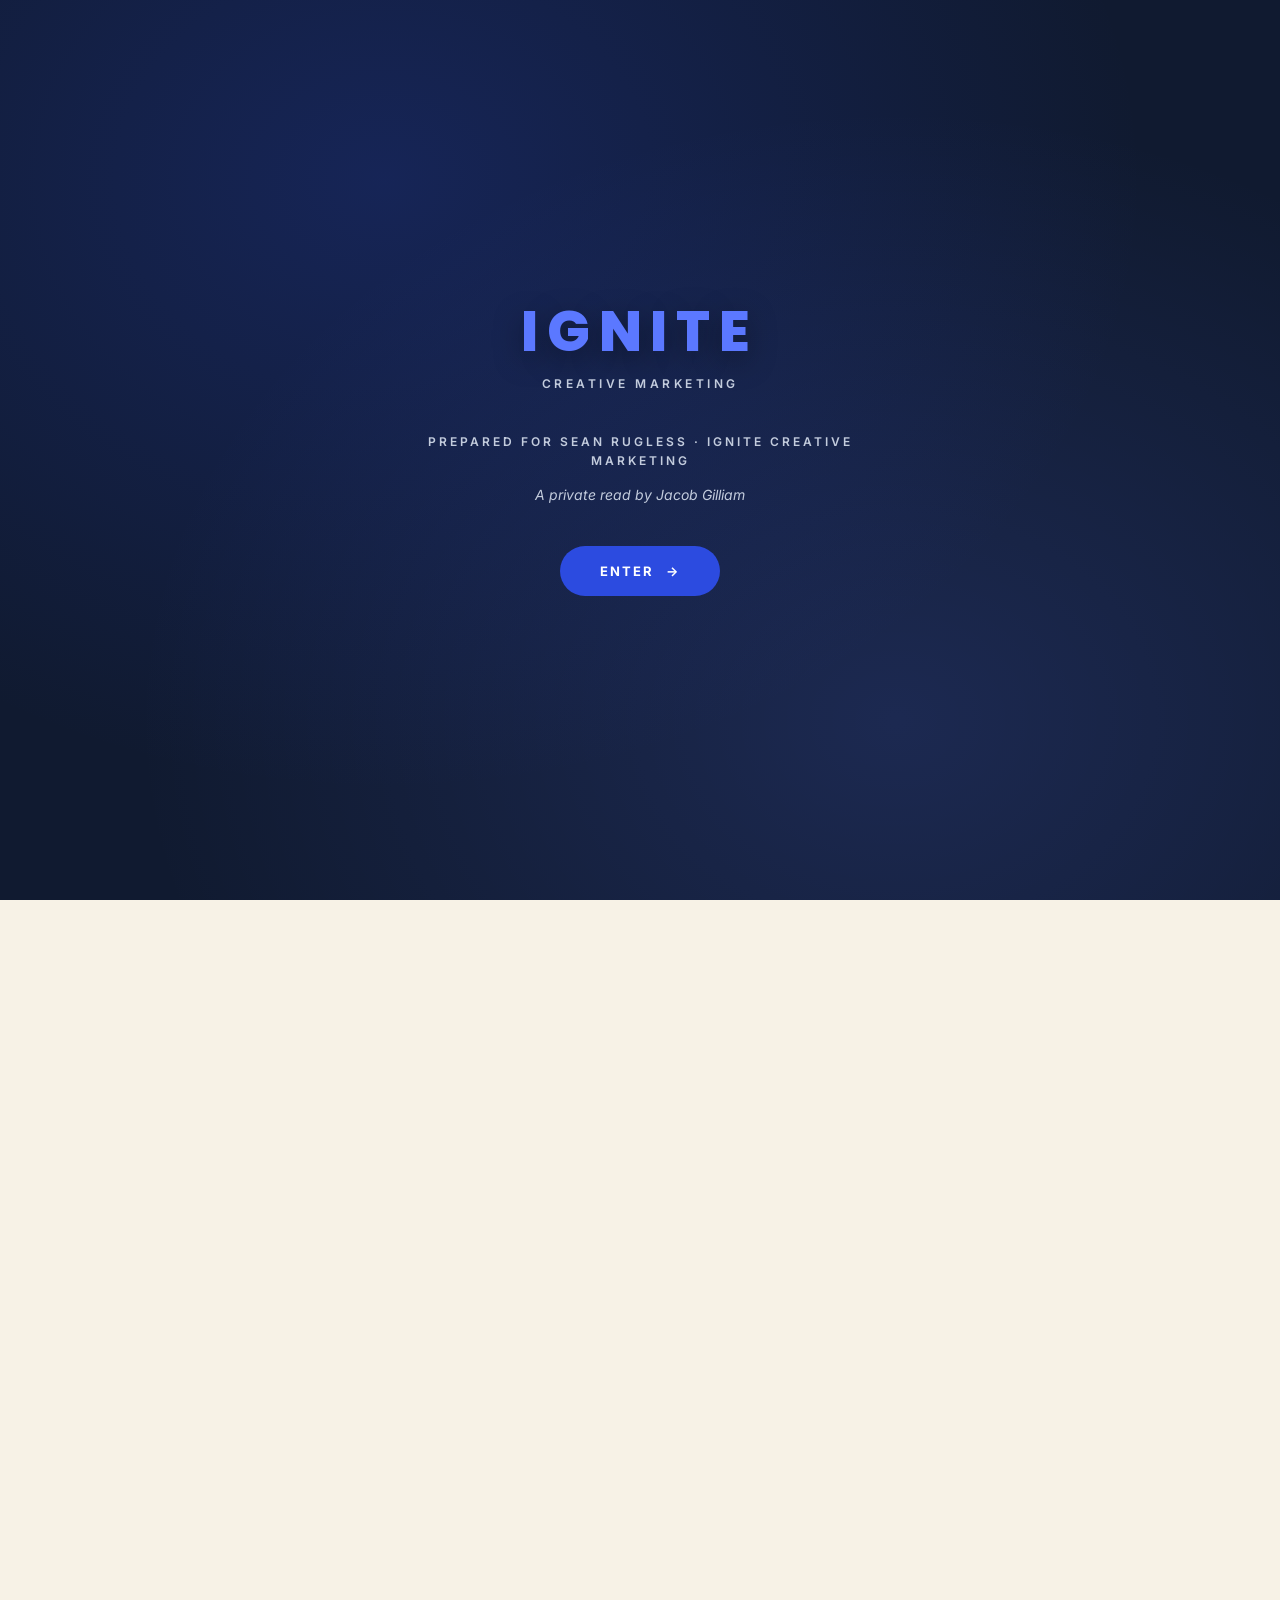
==== index.html @ aaa66a05 "After the click: private partnership pitch for Ignite Creative Marketing Re-skin of the pitch skelet" ====
<!DOCTYPE html>
<html lang="en">
<head>
  <meta charset="UTF-8" />
  <meta name="viewport" content="width=device-width, initial-scale=1.0" />
  <meta name="robots" content="noindex, nofollow" />
  <title>After the click.</title>
  <meta property="og:type" content="website" />
  <meta property="og:url" content="https://jacogilliam-ai.github.io/ignite-read/" />
  <meta property="og:title" content="After the click." />
  <meta property="og:description" content="A private read for Ignite Creative Marketing." />
  <meta property="og:image" content="https://jacogilliam-ai.github.io/ignite-read/images/og-card.jpg" />
  <meta name="twitter:card" content="summary_large_image" />
  <meta name="twitter:title" content="After the click." />
  <meta name="twitter:description" content="A private read for Ignite Creative Marketing." />
  <meta name="twitter:image" content="https://jacogilliam-ai.github.io/ignite-read/images/og-card.jpg" />
  <link rel="preconnect" href="https://fonts.googleapis.com" />
  <link rel="preconnect" href="https://fonts.gstatic.com" crossorigin />
  <link href="https://fonts.googleapis.com/css2?family=Poppins:ital,wght@0,500;0,600;0,700;0,800;1,500;1,600;1,700&family=Inter:wght@400;500;600;700&display=swap" rel="stylesheet" />
  <link rel="stylesheet" href="styles.css?v=1" />
</head>
<body>

  <!-- INTRO SPLASH -->
  <div id="gate" class="gate">
    <div class="gate-inner">
      <p class="wordmark gate-wordmark">IGNITE</p>
      <p class="gate-subline">Creative Marketing</p>
      <p class="gate-eyebrow">Prepared for Sean Rugless · Ignite Creative Marketing</p>
      <p class="gate-byline">A private read by Jacob Gilliam</p>
      <button id="gate-enter" class="gate-enter" type="button">Enter<span class="gate-enter-arrow" aria-hidden="true">→</span></button>
    </div>
  </div>

  <!-- MAIN CONTENT -->
  <main id="site" class="site hidden" aria-hidden="true">

    <!-- NAV -->
    <nav class="nav">
      <a href="#top" class="wordmark nav-wordmark">IGNITE</a>
      <div class="nav-links">
        <a href="#built">What You've Built</a>
        <a href="#pattern">The Pattern</a>
        <a href="#ask">The Ask</a>
      </div>
    </nav>

    <!-- HERO -->
    <section class="hero" id="top">
      <div class="hero-bg hero-bg-solid"></div>
      <div class="hero-overlay"></div>
      <div class="hero-inner">
        <p class="hero-eyebrow">Prepared for Sean Rugless · Ignite Creative Marketing</p>
        <h1 class="hero-title">You've built the attention machine.<br /><em>This is about what happens after the click.</em></h1>
        <p class="hero-sub">One client passed 568,000 views in twelve months. A national ice cream brand sits on your roster. All of it, one year in. The attention is real. This page is about catching it.</p>
        <div class="hero-cta">
          <a href="#built" class="btn">Start here</a>
        </div>
      </div>
    </section>

    <!-- IN ONE LOOK -->
    <section id="tldr" class="section section-cream">
      <div class="container container-narrow">
        <p class="eyebrow">In one look</p>
        <div class="tldr-grid">
          <div class="tldr-row">
            <p class="tldr-label">The short version</p>
            <p class="tldr-value">You earn attention better than any young agency in Cincinnati. Your clients' websites and email lose most of what you earn. I build the layer that catches it.</p>
          </div>
          <div class="tldr-row">
            <p class="tldr-label">The fit</p>
            <p class="tldr-value">Your lane is attention: social, reels, design. My lane is everything downstream: sites, stores, email, search, measurement. Zero overlap.</p>
          </div>
          <div class="tldr-row">
            <p class="tldr-label">The proof</p>
            <p class="tldr-value">A close read of your flagship client's site, plus the same pattern showing up across the rest of the roster.</p>
          </div>
          <div class="tldr-row">
            <p class="tldr-label">The ask</p>
            <p class="tldr-value">Coffee. Cincinnati to Cincinnati. One line back is enough.</p>
          </div>
        </div>
      </div>
    </section>

    <!-- WHAT YOU'VE BUILT -->
    <section id="built" class="section section-cream-2">
      <div class="container container-narrow center-head">
        <p class="eyebrow">What you've built</p>
        <h2 class="display-1">A year-one roster most agencies take five to fill.</h2>
        <p class="lead">Starting here because it is the honest place to start. One year in, the work speaks for itself, and none of it needs me to touch it.</p>
      </div>

      <div class="container container-narrow">
        <ul class="strengths-list">
          <li><strong>A roster built in the first year.</strong> SoCreamalicious, Jon Bowling's Team RE/MAX, Chappelfield, the NITRO Small Business Bootcamp, UNDIVIDED, and Ohio Deaf and Blind Education Services. Most agencies would take years to land a list this varied.</li>
          <li><strong>Jon Bowling: 568,000+ views and 438 new followers in twelve months.</strong> That is a real audience built for a real estate agent, in a category where most video never gets watched.</li>
          <li><strong>SoCreamalicious: 36,000+ views and 298 new followers in two months.</strong> A faster ramp than Jon's, and it is only getting started.</li>
          <li><strong>A full event identity for NITRO.</strong> The Small Business Bootcamp got a 40-page workbook and the collateral around it, the kind of end-to-end identity work most social shops never take on.</li>
          <li><strong>A complete brand guide for two Ohio state schools.</strong> Systematic, considered work, not a one-off logo.</li>
          <li><strong>"Marketing that's built, not guessed."</strong> That is your line, and it is the same way I build. It is the reason I am writing to you and not to ten other agencies.</li>
        </ul>
      </div>
    </section>

    <!-- THE PATTERN -->
    <section id="pattern" class="section section-forest">
      <div class="container center-head">
        <p class="eyebrow eyebrow-light">The pattern</p>
        <h2 class="display-1 display-light">Attention needs somewhere to land.</h2>
        <p class="body-lg body-light">None of the builds below are your work. That is exactly the point. The websites came before you, the analytics were someone else's job years ago, and nobody owns the lane between your videos and a result you can measure. Three quick examples, all from your own roster.</p>
      </div>

      <div class="moves">
        <div class="move">
          <p class="move-num">01</p>
          <div>
            <h3 class="move-title">Jon Bowling</h3>
            <p class="move-desc">The domain he owns is a 1990s-style HTML frameset wrapping the RE/MAX corporate template. No analytics, no email capture, no link previews on it. Every lead your videos send there lands somewhere no one can measure.</p>
          </div>
        </div>
        <div class="move">
          <p class="move-num">02</p>
          <div>
            <h3 class="move-title">NITRO</h3>
            <p class="move-desc">The event page now returns "page not found." The parent site still runs Universal Analytics, which Google shut off in 2023. The content ran, and nothing recorded it.</p>
          </div>
        </div>
        <div class="move">
          <p class="move-num">03</p>
          <div>
            <h3 class="move-title">UNDIVIDED</h3>
            <p class="move-desc">The site's Google search description is the placeholder text "Begins with U." It shipped, and no one ever went back to finish the line.</p>
          </div>
        </div>
      </div>

      <div class="container center-head" style="margin-top: 8px;">
        <p class="body-lg body-light">Nobody owns this lane for your clients. That is the opening.</p>
      </div>
    </section>

    <!-- THE WORKED EXAMPLE -->
    <section id="worked" class="section section-cream">
      <div class="container center-head">
        <p class="eyebrow">The worked example</p>
        <h2 class="display-1">I went deep on one: your flagship.</h2>
        <p class="lead">SoCreamalicious.co, every finding re-checked today. All of it predates you. The site was built long before your videos, on tools that have since been pulled out from under it.</p>
      </div>

      <div class="audit-list">
        <article class="audit-item">
          <p class="audit-num">01</p>
          <div class="audit-body">
            <h3>The shop page shows raw code where products should be.</h3>
            <p>The /shop/ page renders stray lines of code instead of ice cream. The reason is specific: the site was built with the WPBakery page builder, which was later removed. Its stored shortcodes now display as plain text with nothing to read them. That is proof this predates your work, and it is the kind of thing only someone reading the backend would ever catch.</p>
          </div>
        </article>

        <article class="audit-item">
          <p class="audit-num">02</p>
          <div class="audit-body">
            <h3>Every product reads Out of Stock, with no explanation.</h3>
            <p>Across the store, every item is marked unavailable and nothing tells a visitor why or when it returns. Direct-to-consumer revenue through the site is zero right now, no matter how many people arrive ready to buy.</p>
          </div>
        </article>

        <article class="audit-item">
          <p class="audit-num">03</p>
          <div class="audit-body">
            <h3>No analytics and no email tool sit behind at least five signup surfaces.</h3>
            <p>Five different places invite a visitor to sign up, including a popup that promises 10 percent off. No system behind the site can actually send that discount, and no analytics record who arrived or where they came from. The 36,000 views you generated cannot be attributed to anything, because nothing is there to catch them.</p>
          </div>
        </article>

        <article class="audit-item">
          <p class="audit-num">04</p>
          <div class="audit-body">
            <h3>The homepage links to no social profiles at all.</h3>
            <p>Not one. Not even the Instagram you are actively growing. A visitor who lands on the site has no path to the audience you are building, and the audience you are building has no path back to the store.</p>
          </div>
        </article>

        <article class="audit-item">
          <p class="audit-num">05</p>
          <div class="audit-body">
            <h3>Three products still say "COMING SOON JUNE 2026" in August.</h3>
            <p>Three homepage products and a Google search title carry a launch date that has already passed. The first thing a searcher sees is a promise that is now two months stale.</p>
          </div>
        </article>

        <article class="audit-item">
          <p class="audit-num">06</p>
          <div class="audit-body">
            <h3>A copywriter's working note is live in the homepage copy.</h3>
            <p>Left in the published page, word for word:</p>
            <p class="verbatim">lets delete "Pints arrive in an insulated box with plenty of dry ice.</p>
            <p>One unfinished line, sitting on the live homepage. It is the small detail that tells you the read is real. You only find something like this by reading every word on the page, which is exactly what I did.</p>
          </div>
        </article>
      </div>

      <!-- THE PROOF ARTIFACT -->
      <div class="email-mock-wrap">
        <p class="email-mock-turn">Their site promises this email. Nothing behind it can send it. So I built it.</p>
        <figure class="podcast-email-fig proof-email">
          <img src="images/email-cream-mockup.jpg?v=1" alt="A Creamalicious welcome email with the 10 percent code, designed in their brand" loading="lazy" onerror="this.closest('figure').style.display='none'" />
          <span class="preview-tag proof-email-tag">Concept</span>
          <figcaption>A real design in their brand, not a stock idea. The welcome email with the 10 percent code their own popup promises, written in the Blissfully Southern voice. Your client's work deserves a backend that can actually deliver it.</figcaption>
        </figure>
      </div>
    </section>

    <!-- WHAT I BUILD -->
    <section id="build" class="section section-cream-2">
      <div class="container center-head">
        <p class="eyebrow">What I build</p>
        <h2 class="display-1">Everything downstream of the click.</h2>
        <p class="lead">Five lanes, all of them the stretch that turns attention into something you can measure and bill against.</p>
      </div>

      <div class="cluster-grid">
        <article class="cluster">
          <p class="cluster-kicker">Real websites and stores</p>
          <p class="cluster-line">Repairs, rebuilds, and e-commerce that actually sells. The escalation path for the client who has outgrown a brochure site. Your Website Design offer stays yours; I am the build behind it when a project runs deeper.</p>
        </article>
        <article class="cluster">
          <p class="cluster-kicker">Email and lifecycle</p>
          <p class="cluster-line">Klaviyo set up right, welcome and post-purchase flows, and campaigns that go out on schedule. The list becomes an asset your client owns, not a form that goes nowhere.</p>
        </article>
        <article class="cluster">
          <p class="cluster-kicker">Search and AI visibility</p>
          <p class="cluster-line">SEO, structured data, and being the answer Google and AI assistants give when someone asks about your client by name.</p>
        </article>
        <article class="cluster">
          <p class="cluster-kicker">Measurement</p>
          <p class="cluster-line">Analytics, pixels, and attribution wired correctly, so the results your content earns become provable in revenue terms.</p>
        </article>
        <article class="cluster">
          <p class="cluster-kicker">Conversion</p>
          <p class="cluster-line">Landing pages, funnels, and CRO, so more of the traffic you send turns into a customer instead of a bounce.</p>
        </article>
      </div>
    </section>

    <!-- HOW A PARTNERSHIP WORKS -->
    <section id="partnership" class="section section-cream">
      <div class="container center-head">
        <p class="eyebrow">How a partnership works</p>
        <h2 class="display-1">Three shapes. We pick one over coffee.</h2>
        <p class="lead">No pricing on this page. Just the shapes it could take.</p>
      </div>

      <div class="cluster-grid">
        <article class="cluster">
          <p class="cluster-kicker">Under your banner</p>
          <p class="cluster-line">White-label. You own every client relationship. I build behind the scenes, and the client only ever sees Ignite.</p>
        </article>
        <article class="cluster">
          <p class="cluster-kicker">Parallel lanes</p>
          <p class="cluster-line">Each of us bills our own scope. Your content lane and my growth lane run side by side on the same client.</p>
        </article>
        <article class="cluster">
          <p class="cluster-kicker">Per project</p>
          <p class="cluster-line">One-off referrals. When a client needs something outside your lane, it comes to me and comes back done.</p>
        </article>
      </div>

      <div class="container container-narrow center-head" style="margin-top: 44px;">
        <p class="body-lg">Your clients stay yours. Every project gets a one-page scope. We pick the shape over coffee, not on this page.</p>
      </div>
    </section>

    <!-- WHO I AM -->
    <section id="who" class="section section-cream-2">
      <div class="container container-narrow center-head">
        <p class="eyebrow">Who I am</p>
        <h2 class="display-1">I have run every piece of the machine.</h2>
        <p class="body-lg">Jacob Gilliam, Cincinnati. I built and ran Aurean, a sterling silver jewelry brand, entirely on my own: manufacturing, fulfillment, marketing, the site, support, and email. I ran every piece of the machine that sits downstream of the click, which is the exact stretch your clients are missing.</p>

        <div class="ask-proof-row">
          <figure class="ask-proof">
            <img src="images/jacob.jpg?v=1" alt="Jacob Gilliam" loading="lazy" width="800" height="1000" onerror="this.closest('figure').style.display='none'" />
            <figcaption>Jacob Gilliam. Cincinnati.</figcaption>
          </figure>
          <figure class="ask-proof">
            <img src="images/aurean-rings.jpg?v=1" alt="Aurean, a sterling silver brand Jacob built and ran solo" loading="lazy" width="800" height="1200" onerror="this.closest('figure').style.display='none'" />
            <figcaption>Aurean. Built and run solo, top to bottom.</figcaption>
          </figure>
        </div>

        <p class="body-lg">I build fast with modern tools, and I ship. Same instinct as "built, not guessed."</p>
      </div>
    </section>

    <!-- THE ASK -->
    <section id="ask" class="section section-cream section-final">
      <div class="container container-narrow">
        <p class="eyebrow">The ask</p>
        <h2 class="display-1">Coffee. Cincinnati to Cincinnati.</h2>
        <p class="body-lg">Twenty minutes, anywhere in Cincinnati you like. On the coffee I will walk you through the full Creamalicious read, what a first project together could look like, and whether the fit is real. No deck, no pitch theater.</p>
        <p class="body-lg">One line back on LinkedIn is enough.</p>

        <div class="ask-close">
          <p class="ask-close-line">You build the attention. I catch it. Same client, two lanes, no overlap.</p>
          <p class="ask-contact">
            <a href="mailto:jacogilliam@gmail.com?subject=Coffee%3F&body=Coffee%3F">jacogilliam@gmail.com</a>
            <span class="ask-contact-sep" aria-hidden="true">·</span>
            <a href="tel:+18123433262">(812) 343-3262</a>
          </p>
          <p class="ask-final-line">You've spent a year earning attention nobody's catching. Let's catch it.</p>
        </div>
      </div>
    </section>

    <!-- FOOTER -->
    <footer class="footer">
      <p>Prepared privately for Sean Rugless and Ignite Creative Marketing.</p>
      <p>After the click. By Jacob Gilliam. August 2026.</p>
      <p class="footer-fine">Brand names and imagery referenced here belong to their respective owners. Shared for private discussion only. Not for public distribution.</p>
    </footer>

  </main>

  <script src="main.js?v=1"></script>
</body>
</html>
---- styles.css ----
/* =========================================================
   After the click. A private read for Ignite.
   Long-scroll for a private audience of one.
   ========================================================= */

:root {
  /* Ignite palette: cream, deeper cream, navy darks, royal + bright blue */
  --cream: #f7f2e6;              /* warm cream, main background */
  --cream-2: #efe8d6;            /* deeper cream, alternating section background */
  --bg-cream: #f7f2e6;
  --bg-cream-warm: #efe8d6;
  --bg-forest: #16223f;          /* navy, dark sections */
  --bg-forest-warm: #1c2b4d;
  --bg-midnight: #101a30;        /* deeper navy, footer and gate */
  --bg-midnight-warm: #16223f;

  --green: #2c4be0;              /* royal blue, primary CTA and accent */
  --green-deep: #2039b5;         /* CTA hover */
  --green-bright: #5b78ff;       /* bright blue, accent highlight */

  --ink: #3a4463;               /* slate, body text */
  --ink-muted: #8791a8;
  --ink-cream: #f7f2e6;
  --ink-cream-muted: #c3ccdd;

  --accent-purple: #5b78ff;
  --accent-coral: #5b78ff;
  --accent-gold: #5b78ff;        /* bright blue, accent on both light and dark */
  --accent-gold-hover: #8ea6ff;
  --accent-teal: #5b78ff;         /* bright blue, aliased for eyebrows on dark bg */

  --font-display: 'Poppins', 'Helvetica Neue', Arial, sans-serif;
  --font-body: 'Inter', -apple-system, BlinkMacSystemFont, 'Segoe UI', sans-serif;

  --section-pad-y: clamp(80px, 12vw, 160px);
  --section-pad-x: clamp(24px, 5vw, 64px);

  --container-max: 1200px;
  --container-narrow: 720px;

  --radius-sm: 8px;
  --radius-md: 20px;
  --radius-lg: 32px;
  --radius-xl: 44px;
  --radius-pill: 999px;

  --ease: cubic-bezier(0.4, 0, 0.2, 1);
}

/* Reset & base */
*, *::before, *::after { box-sizing: border-box; }
html { -webkit-text-size-adjust: 100%; scroll-behavior: smooth; }
body {
  margin: 0;
  padding: 0;
  font-family: var(--font-body);
  font-size: 17px;
  line-height: 1.65;
  color: var(--ink);
  background: var(--bg-cream);
  -webkit-font-smoothing: antialiased;
  -moz-osx-font-smoothing: grayscale;
}
img { max-width: 100%; display: block; }
figure { margin: 0; }
button { font-family: inherit; }

/* =========================================================
   PASSWORD GATE
   ========================================================= */
.gate {
  position: fixed;
  inset: 0;
  z-index: 1000;
  display: flex;
  align-items: center;
  justify-content: center;
  background: var(--bg-midnight);
  background-image:
    radial-gradient(ellipse at 30% 20%, rgba(44, 75, 224, 0.22), transparent 60%),
    radial-gradient(ellipse at 70% 80%, rgba(91, 120, 255, 0.16), transparent 60%);
  padding: 40px 24px;
  transition: opacity 0.6s var(--ease);
}
.gate.hidden {
  opacity: 0;
  pointer-events: none;
}
.gate-inner {
  max-width: 480px;
  width: 100%;
  text-align: center;
}
.gate-logo {
  width: 190px;
  margin: 0 auto 32px;
  filter: drop-shadow(0 8px 30px rgba(0, 0, 0, 0.45));
}
.gate-eyebrow {
  font-size: 12px;
  font-weight: 600;
  letter-spacing: 3px;
  text-transform: uppercase;
  color: var(--ink-cream-muted);
  margin: 0 0 40px;
}
.gate-enter {
  display: inline-flex;
  align-items: center;
  gap: 12px;
  padding: 17px 40px;
  font-family: var(--font-body);
  font-size: 13px;
  font-weight: 700;
  letter-spacing: 2px;
  text-transform: uppercase;
  background: var(--green);
  color: #fff;
  border: none;
  border-radius: var(--radius-pill);
  cursor: pointer;
  transition: background 0.25s var(--ease), transform 0.25s var(--ease);
}
.gate-enter:hover { background: var(--green-bright); transform: translateY(-2px); }
.gate-enter-arrow {
  transition: transform 0.25s var(--ease);
}
.gate-enter:hover .gate-enter-arrow { transform: translateX(4px); }

/* Text wordmark (no logo asset for Ignite) */
.wordmark {
  font-family: var(--font-display);
  font-weight: 800;
  letter-spacing: 0.16em;
  line-height: 1;
  margin: 0;
}
.gate-wordmark {
  font-size: clamp(40px, 8vw, 56px);
  color: var(--green-bright);
  margin: 0 auto 14px;
  text-shadow: 0 8px 30px rgba(0, 0, 0, 0.4);
}
.gate-subline {
  font-size: 12px;
  font-weight: 600;
  letter-spacing: 3.5px;
  text-transform: uppercase;
  color: var(--ink-cream-muted);
  margin: 0 0 38px;
}
.nav-wordmark {
  font-size: 22px;
  color: #fff;
  text-decoration: none;
  text-shadow: 0 1px 14px rgba(0, 0, 0, 0.4);
  transition: opacity 0.2s var(--ease);
}
.nav-wordmark:hover { opacity: 0.85; }

/* =========================================================
   MAIN SITE
   ========================================================= */
.site { opacity: 1; }
.site.hidden {
  opacity: 0;
  pointer-events: none;
}
.site:not(.hidden) { animation: fadeIn 0.8s var(--ease) both; }

@keyframes fadeIn {
  from { opacity: 0; transform: translateY(8px); }
  to { opacity: 1; transform: translateY(0); }
}

/* NAV */
.nav {
  position: absolute;
  top: 0;
  left: 0;
  right: 0;
  z-index: 10;
  display: flex;
  justify-content: space-between;
  align-items: center;
  padding: 26px var(--section-pad-x);
}
.nav-logo {
  height: 46px;
  filter: drop-shadow(0 2px 14px rgba(0, 0, 0, 0.35));
}
.nav-links {
  display: flex;
  gap: 34px;
  align-items: center;
}
.nav-links a {
  color: #fff;
  text-decoration: none;
  font-weight: 600;
  font-size: 15px;
  letter-spacing: 0.2px;
  opacity: 0.92;
  text-shadow: 0 1px 14px rgba(0, 0, 0, 0.45);
  transition: opacity 0.2s var(--ease);
}
.nav-links a:hover { opacity: 1; }
.nav-tag {
  font-size: 11px;
  font-weight: 600;
  letter-spacing: 2.5px;
  text-transform: uppercase;
  color: rgba(255, 255, 255, 0.8);
  text-shadow: 0 1px 14px rgba(0, 0, 0, 0.45);
}

/* Pill button component */
.btn {
  display: inline-flex;
  align-items: center;
  justify-content: center;
  gap: 10px;
  min-height: 48px;
  padding: 15px 34px;
  font-family: var(--font-body);
  font-weight: 700;
  font-size: 13px;
  letter-spacing: 1.5px;
  text-transform: uppercase;
  background: var(--green);
  color: #fff;
  border: none;
  border-radius: var(--radius-pill);
  text-decoration: none;
  cursor: pointer;
  transition: background 0.2s var(--ease), transform 0.2s var(--ease);
}
.btn:hover { background: var(--green-deep); transform: translateY(-2px); }
.btn-ghost {
  background: transparent;
  color: #fff;
  box-shadow: inset 0 0 0 2px rgba(255, 255, 255, 0.85);
}
.btn-ghost:hover { background: rgba(255, 255, 255, 0.12); }

/* HERO */
.hero {
  position: relative;
  min-height: 100vh;
  background-size: cover;
  background-position: center;
  background-repeat: no-repeat;
  display: flex;
  flex-direction: column;
  align-items: center;
  justify-content: center;
  text-align: center;
  padding: 140px var(--section-pad-x) 150px;
  overflow: hidden;
}
.hero-bg {
  position: absolute;
  inset: 0;
  background-size: cover;
  background-position: center;
  background-repeat: no-repeat;
  filter: contrast(1.06) saturate(1.1);
}
.hero-bg-solid {
  background:
    radial-gradient(ellipse at 20% 15%, rgba(91, 120, 255, 0.20), transparent 55%),
    radial-gradient(ellipse at 80% 85%, rgba(44, 75, 224, 0.26), transparent 60%),
    linear-gradient(160deg, #1c2b4d 0%, #16223f 60%, #101a30 100%);
  filter: none;
}
.hero-overlay {
  position: absolute;
  inset: 0;
  background: linear-gradient(
    to bottom,
    rgba(16, 26, 48, 0.30) 0%,
    rgba(16, 26, 48, 0.12) 42%,
    rgba(16, 26, 48, 0.48) 100%
  );
}
.hero-inner {
  position: relative;
  z-index: 2;
  max-width: 1000px;
  color: #fff;
}
.hero-eyebrow {
  font-size: 12px;
  font-weight: 700;
  letter-spacing: 3.5px;
  text-transform: uppercase;
  color: rgba(255, 255, 255, 0.85);
  margin: 0 0 22px;
  text-shadow: 0 1px 14px rgba(0, 0, 0, 0.4);
}
.hero-title {
  font-family: var(--font-display);
  font-weight: 700;
  font-size: clamp(50px, 8.5vw, 130px);
  line-height: 0.98;
  letter-spacing: -0.025em;
  margin: 0;
  text-shadow: 0 4px 46px rgba(0, 0, 0, 0.45);
}
.hero-title em { font-style: italic; }
.hero-sub {
  font-size: clamp(17px, 1.7vw, 21px);
  line-height: 1.55;
  max-width: 620px;
  color: rgba(255, 255, 255, 0.92);
  margin: 28px auto 0;
  text-shadow: 0 2px 20px rgba(0, 0, 0, 0.35);
}
.hero-cta {
  margin-top: 40px;
  display: flex;
  gap: 16px;
  justify-content: center;
  flex-wrap: wrap;
}
/* Scalloped cream divider at hero base */
.hero-wave {
  position: absolute;
  left: 0;
  right: 0;
  bottom: -1px;
  z-index: 3;
  width: 100%;
  line-height: 0;
}
.hero-wave svg {
  display: block;
  width: 100%;
  height: clamp(44px, 6vw, 92px);
}
.hero-wave path { fill: var(--cream); }

/* =========================================================
   SECTIONS
   ========================================================= */
.section {
  padding: var(--section-pad-y) var(--section-pad-x);
  position: relative;
}
.section-cream { background: var(--bg-cream); color: var(--ink); }
.section-forest { background: var(--bg-forest); color: var(--ink-cream); }
.section-midnight { background: var(--bg-midnight); color: var(--ink-cream); }
.section-final { padding-bottom: calc(var(--section-pad-y) * 0.6); }

.container {
  max-width: var(--container-max);
  margin: 0 auto;
}
.container-narrow {
  max-width: var(--container-narrow);
  margin: 0 auto;
}

/* Typography helpers */
.eyebrow {
  font-size: 12px;
  font-weight: 700;
  letter-spacing: 3px;
  text-transform: uppercase;
  color: var(--green);
  margin: 0 0 22px;
}
.eyebrow-light { color: var(--accent-teal); }

.display-1 {
  font-family: var(--font-display);
  font-weight: 700;
  color: var(--green);
  font-size: clamp(36px, 5.5vw, 72px);
  line-height: 1.03;
  letter-spacing: -0.025em;
  margin: 0 0 32px;
}
.display-1 em { font-style: italic; font-weight: 700; }
.display-light { color: var(--ink-cream); }
.display-muted { color: var(--ink-muted); font-size: clamp(28px, 4vw, 52px); margin-bottom: 48px; }

.body-lg {
  font-size: clamp(17px, 1.4vw, 20px);
  line-height: 1.65;
  margin: 0 0 24px;
  max-width: 62ch;
}
.body-lg:last-child { margin-bottom: 0; }
.body-light { color: rgba(244, 235, 216, 0.85); }
.body-light strong { color: var(--ink-cream); }
.body-lg strong { color: var(--ink); font-weight: 600; }
.body-lg a { color: var(--accent-gold); text-decoration: underline; text-decoration-thickness: 1px; text-underline-offset: 3px; }
.body-lg a:hover { color: var(--accent-gold-hover); }

/* =========================================================
   WORLD SECTION
   ========================================================= */
.world-grid {
  display: grid;
  grid-template-columns: 1fr 1fr;
  gap: 24px;
  max-width: 1400px;
  margin: 60px auto 80px;
  padding: 0 var(--section-pad-x);
}
.world-img {
  border-radius: var(--radius-md);
  overflow: hidden;
  aspect-ratio: 16 / 10;
}
.world-img-lg {
  grid-column: 1 / -1;
  aspect-ratio: 21 / 9;
}
.world-img img {
  width: 100%;
  height: 100%;
  object-fit: cover;
}

/* =========================================================
   CAST GRID
   ========================================================= */
.cast-grid {
  display: grid;
  grid-template-columns: repeat(3, 1fr);
  gap: 20px;
  max-width: 1400px;
  margin: 60px auto 0;
  padding: 0 var(--section-pad-x);
}
.cast-card {
  position: relative;
  overflow: hidden;
  border-radius: var(--radius-md);
  aspect-ratio: 4 / 5;
  background: var(--bg-cream-warm);
}
.cast-card-hero {
  grid-column: span 2;
  aspect-ratio: 8 / 5;
}
.cast-card img {
  width: 100%;
  height: 100%;
  object-fit: cover;
  transition: transform 0.8s var(--ease);
}
.cast-card:hover img { transform: scale(1.04); }

.cast-card figcaption {
  position: absolute;
  left: 0;
  right: 0;
  bottom: 0;
  padding: 40px 28px 28px;
  color: var(--ink-cream);
  background: linear-gradient(
    to top,
    rgba(15, 20, 32, 0.92) 0%,
    rgba(15, 20, 32, 0.6) 50%,
    rgba(15, 20, 32, 0) 100%
  );
}
.cast-name {
  font-family: var(--font-display);
  font-weight: 500;
  font-size: 28px;
  margin: 0 0 6px;
  line-height: 1.1;
}
.cast-trait {
  font-size: 14px;
  line-height: 1.5;
  margin: 0;
  color: rgba(244, 235, 216, 0.85);
}

/* =========================================================
   FIGURE FULL (edge-to-edge image reveal)
   ========================================================= */
.figure-full {
  margin: 60px calc(-1 * var(--section-pad-x)) 60px;
  overflow: hidden;
}
.figure-full img {
  width: 100%;
  height: auto;
  max-height: 80vh;
  object-fit: cover;
}
.figure-full-cream {
  margin-top: 60px;
  border-radius: var(--radius-md);
  overflow: hidden;
  max-width: 1400px;
  margin-left: auto;
  margin-right: auto;
}
.figure-full-cream img {
  width: 100%;
  height: auto;
  max-height: 70vh;
  object-fit: cover;
}
.figure-full-cream figcaption {
  text-align: center;
  padding: 20px 24px;
  font-family: var(--font-display);
  font-style: italic;
  font-size: 18px;
  color: var(--ink-muted);
}

/* =========================================================
   GAP SECTION
   ========================================================= */
.gap-grid {
  display: grid;
  grid-template-columns: 1fr 1fr;
  gap: 32px;
  max-width: 1200px;
  margin: 60px auto 60px;
  padding: 0 var(--section-pad-x);
}
.gap-item {
  border-radius: var(--radius-md);
  overflow: hidden;
  background: var(--bg-cream-warm);
}
.gap-item img {
  width: 100%;
  height: 400px;
  object-fit: cover;
  background: white;
}
.gap-item figcaption {
  padding: 28px 28px 32px;
}
.gap-label {
  font-size: 11px;
  font-weight: 600;
  letter-spacing: 3px;
  text-transform: uppercase;
  color: var(--ink-muted);
  margin: 0 0 12px;
}
.gap-desc {
  font-size: 16px;
  line-height: 1.6;
  margin: 0;
}

/* =========================================================
   MOVES / ROADMAP
   ========================================================= */
.moves {
  display: flex;
  flex-direction: column;
  max-width: 900px;
  margin: 60px auto 0;
}
.move {
  display: grid;
  grid-template-columns: 120px 1fr;
  gap: 40px;
  padding: 48px 0;
  border-bottom: 1px solid rgba(244, 235, 216, 0.12);
  align-items: baseline;
}
.move:last-child { border-bottom: none; }
.move-num {
  font-family: var(--font-display);
  font-weight: 400;
  font-size: 56px;
  color: var(--accent-gold);
  line-height: 1;
}
.move-title {
  font-family: var(--font-display);
  font-weight: 500;
  font-size: clamp(24px, 3vw, 32px);
  line-height: 1.15;
  color: var(--ink-cream);
  margin: 0 0 16px;
}
.move-desc {
  font-size: 17px;
  line-height: 1.65;
  color: rgba(244, 235, 216, 0.82);
  margin: 0;
  max-width: 60ch;
}

/* =========================================================
   HORIZON
   ========================================================= */
.horizon {
  display: grid;
  grid-template-columns: repeat(3, 1fr);
  gap: 40px;
  max-width: 1200px;
  margin: 60px auto 0;
}
.horizon-year {
  padding: 40px 32px;
  background: rgba(255, 255, 255, 0.04);
  border-radius: var(--radius-md);
  border: 1px solid rgba(244, 235, 216, 0.08);
}
.horizon-label {
  font-family: var(--font-display);
  font-style: italic;
  font-size: 24px;
  color: var(--accent-gold);
  margin: 0 0 16px;
  font-weight: 500;
}
.horizon-body {
  font-size: 15px;
  line-height: 1.6;
  color: rgba(244, 235, 216, 0.82);
  margin: 0;
}

/* =========================================================
   ASK
   ========================================================= */
.section-final .body-lg a {
  color: var(--ink);
  text-decoration: underline;
  text-decoration-thickness: 1px;
  text-underline-offset: 3px;
  font-weight: 600;
}
.ask-offer {
  margin: 24px auto;
  padding: 30px 32px;
  background: var(--cream-2);
  border: 1px solid rgba(30, 74, 46, 0.14);
  border-radius: var(--radius-md);
  max-width: 560px;
}
.ask-offer-eyebrow {
  font-size: 11px;
  font-weight: 700;
  letter-spacing: 2.5px;
  text-transform: uppercase;
  color: var(--green);
  margin: 0 0 12px;
}
.ask-offer-price {
  font-family: var(--font-display);
  font-weight: 700;
  font-style: italic;
  font-size: clamp(28px, 4vw, 36px);
  line-height: 1.15;
  color: var(--ink);
  margin: 0 0 20px;
}
.ask-offer-list {
  list-style: none;
  padding: 0;
  margin: 0;
}
.ask-offer-list li {
  font-size: 15px;
  line-height: 1.55;
  color: var(--ink);
  padding: 6px 0 6px 22px;
  position: relative;
}
.ask-offer-list li::before {
  content: '';
  position: absolute;
  left: 0;
  top: 14px;
  width: 6px;
  height: 6px;
  border-radius: 50%;
  background: var(--green);
}
@media (max-width: 640px) {
  .ask-offer {
    padding: 24px;
    margin: 32px 0 28px;
  }
  .ask-offer-price {
    font-size: 24px;
  }
}
.ask-close {
  margin-top: 44px;
  padding-top: 32px;
  border-top: 1px solid rgba(21, 105, 60, 0.16);
}
.ask-close-line {
  font-family: var(--font-display);
  font-style: italic;
  font-size: clamp(22px, 3vw, 30px);
  line-height: 1.3;
  color: var(--green);
  margin: 0;
}
.ask-contact {
  margin: 20px 0 0;
  font-size: 16px;
  color: var(--ink-muted);
  display: flex;
  flex-wrap: wrap;
  gap: 8px 12px;
  align-items: baseline;
}
.ask-contact a {
  color: var(--ink);
  text-decoration: underline;
  text-decoration-thickness: 1px;
  text-underline-offset: 3px;
  font-weight: 500;
}
.ask-contact a:hover {
  color: var(--green);
}
.ask-contact-sep {
  color: var(--ink-muted);
  opacity: 0.5;
}
@media (max-width: 480px) {
  .ask-contact-sep { display: none; }
  .ask-contact { flex-direction: column; gap: 6px; }
}
.ask-proof {
  margin: 40px 0;
  max-width: 340px;
}
.ask-proof img {
  display: block;
  width: 100%;
  height: auto;
  border-radius: var(--radius-md);
  box-shadow: 0 24px 60px rgba(21, 60, 36, 0.18);
}
.ask-proof figcaption {
  margin-top: 14px;
  font-size: 14px;
  font-style: italic;
  color: var(--ink-muted);
}

/* =========================================================
   FOOTER
   ========================================================= */
.footer {
  background: var(--bg-midnight);
  color: var(--ink-cream-muted);
  padding: 60px var(--section-pad-x);
  text-align: center;
  font-size: 13px;
  line-height: 1.7;
}
.footer p { margin: 0 0 6px; }
.footer-fine {
  margin-top: 24px !important;
  opacity: 0.5;
  font-size: 11px;
}

/* =========================================================
   REBUILD MODULES (Claynosaurz language)
   ========================================================= */
.section-cream-2 { background: var(--cream-2); color: var(--ink); }

.center-head { text-align: center; max-width: 900px; margin: 0 auto; }
.center-head .body-lg,
.center-head .lead { margin-left: auto; margin-right: auto; }

.lead {
  font-size: clamp(18px, 1.8vw, 22px);
  line-height: 1.55;
  color: var(--ink-muted);
  max-width: 60ch;
  margin: 0 auto;
}
.section-forest .lead,
.section-midnight .lead { color: var(--ink-cream-muted); }
.lead + .body-lg { margin-top: 28px; }

/* Split block: rounded image + short copy */
.split {
  max-width: 1200px;
  margin: 0 auto;
  display: grid;
  grid-template-columns: 1.05fr 1fr;
  gap: clamp(32px, 5vw, 72px);
  align-items: center;
}
.split-reverse .split-media { order: 2; }
.split-media {
  border-radius: var(--radius-xl);
  overflow: hidden;
  aspect-ratio: 5 / 4;
  box-shadow: 0 30px 60px rgba(0, 0, 0, 0.14);
}
.split-media img { width: 100%; height: 100%; object-fit: cover; }
/* Wider aspect for group shots that need more horizontal room */
.split-media--wide { aspect-ratio: 3 / 2; }
.split-body .display-1 { margin-bottom: 24px; }
.split-body .body-lg { max-width: 52ch; }

/* Flywheel */
.flywheel { max-width: 1100px; margin: 56px auto 56px; }

/* Radial flywheel stage */
.fw-stage {
  position: relative;
  width: min(600px, 92vw);
  aspect-ratio: 1 / 1;
  margin: 120px auto 116px;
}
.fw-orbit {
  position: absolute;
  inset: 0;
  width: 100%;
  height: 100%;
  overflow: visible;
  animation: fw-spin 22s linear infinite;
  transform-origin: 50% 50%;
}
.fw-orbit-track {
  fill: none;
  stroke: rgba(21, 105, 60, 0.16);
  stroke-width: 0.5;
  stroke-dasharray: 1.4 2.4;
  stroke-linecap: round;
}
.fw-orbit-sweep {
  fill: none;
  stroke: var(--green-bright);
  stroke-width: 0.9;
  stroke-linecap: round;
  stroke-dasharray: 26 238;
  filter: drop-shadow(0 0 3px rgba(42, 138, 82, 0.5));
}
@keyframes fw-spin {
  from { transform: rotate(0deg); }
  to { transform: rotate(360deg); }
}

.fw-hub {
  position: absolute;
  left: 50%;
  top: 50%;
  transform: translate(-50%, -50%);
  width: 34%;
  aspect-ratio: 1 / 1;
  border-radius: 50%;
  background: radial-gradient(circle at 50% 38%, #ffffff, #fbf7e6);
  border: 1px solid rgba(21, 105, 60, 0.16);
  box-shadow: 0 12px 34px rgba(21, 60, 36, 0.12);
  display: flex;
  flex-direction: column;
  align-items: center;
  justify-content: center;
  text-align: center;
  padding: 8px;
}
.fw-hub-mark {
  width: 34%;
  max-width: 52px;
  height: auto;
  fill: var(--green);
  margin-bottom: 8px;
}
.fw-hub-label {
  font-family: var(--font-display);
  font-weight: 600;
  font-size: clamp(12px, 1.5vw, 15px);
  line-height: 1.2;
  color: var(--green);
  margin: 0;
}

.fw-node {
  position: absolute;
  width: 40%;
  max-width: 232px;
  border-radius: var(--radius-md);
  padding: 18px 20px 20px;
  background: #fffdf3;
  color: var(--ink);
  border: 1px solid rgba(21, 105, 60, 0.14);
  box-shadow: 0 10px 26px rgba(21, 60, 36, 0.08);
}
.fw-pos-1 { left: 50%; top: 0; transform: translate(-50%, -50%); }
.fw-pos-2 { left: 100%; top: 50%; transform: translate(-50%, -50%); }
.fw-pos-3 { left: 50%; top: 100%; transform: translate(-50%, -50%); }
.fw-pos-4 { left: 0; top: 50%; transform: translate(-50%, -50%); }
.fw-step {
  font-family: var(--font-display);
  font-weight: 700;
  font-size: 15px;
  color: var(--accent-gold);
  display: block;
  margin-bottom: 6px;
}
.fw-node h3 {
  font-family: var(--font-display);
  font-weight: 700;
  font-size: clamp(22px, 2.6vw, 28px);
  margin: 0 0 6px;
  line-height: 1;
  color: var(--green);
}
.fw-node p { font-size: 13.5px; line-height: 1.45; margin: 0; color: var(--ink-muted); }

.fw-loop {
  margin: 26px auto;
  display: flex;
  flex-wrap: wrap;
  align-items: center;
  justify-content: center;
  gap: 12px;
  font-family: var(--font-display);
  font-weight: 700;
  font-size: clamp(18px, 2.3vw, 30px);
  color: var(--green);
  text-align: center;
}
.fw-loop span { display: inline-block; }
.fw-loop em { font-style: italic; color: var(--green-bright); }

.fw-engine {
  display: flex;
  gap: 24px;
  align-items: center;
  background: var(--green);
  color: #fff;
  border-radius: var(--radius-lg);
  padding: 32px 36px;
  max-width: 900px;
  margin: 0 auto;
}
.fw-engine h3 { font-family: var(--font-display); font-weight: 700; font-size: 24px; margin: 0 0 8px; }
.fw-engine p { margin: 0; font-size: 16px; line-height: 1.55; color: rgba(255, 255, 255, 0.92); }
.fw-engine-mark {
  flex: 0 0 auto;
  width: 66px;
  height: 66px;
  border-radius: 50%;
  background: rgba(255, 255, 255, 0.16);
  display: grid;
  place-items: center;
  font-family: var(--font-display);
  font-weight: 700;
  font-size: 20px;
  letter-spacing: 1px;
}

/* Products */
.prod-grid {
  max-width: 1200px;
  margin: 56px auto 0;
  display: grid;
  grid-template-columns: repeat(3, 1fr);
  gap: 20px;
}
.prod-tile {
  border-radius: var(--radius-lg);
  padding: 30px 30px;
  background: #fffdf3;
  color: var(--ink);
  border: 1px solid rgba(21, 105, 60, 0.14);
  min-height: 200px;
  display: flex;
  flex-direction: column;
}
.prod-tile h3 { font-family: var(--font-display); font-weight: 700; font-size: 26px; margin: 0 0 12px; line-height: 1.08; color: var(--green); }
.prod-tile p { font-size: 15px; line-height: 1.55; margin: 0 0 auto; color: var(--ink-muted); }
.prod-tag {
  align-self: flex-start;
  margin-top: 22px;
  font-size: 11px;
  font-weight: 700;
  letter-spacing: 1.5px;
  text-transform: uppercase;
  padding: 7px 15px;
  border-radius: var(--radius-pill);
  background: rgba(21, 105, 60, 0.1);
  color: var(--green);
}
.prod-note {
  max-width: 1200px;
  margin: 40px auto 0;
  font-size: 13px;
  color: var(--ink-muted);
  font-style: italic;
  text-align: center;
}

/* Platform grid: WooCommerce vs Shopify tradeoff (Creamalicious) */
.platform-grid {
  display: grid;
  grid-template-columns: repeat(2, 1fr);
  gap: 48px;
  max-width: 1200px;
  margin: 56px auto 0;
  padding: 0 var(--section-pad-x);
}
.platform-col {
  background: rgba(230, 165, 74, 0.06);
  border-left: 3px solid var(--accent-gold);
  border-radius: 6px;
  padding: 32px;
}
.platform-kicker {
  font-family: var(--font-display);
  font-weight: 600;
  font-style: italic;
  font-size: 20px;
  color: var(--accent-gold);
  margin: 0 0 20px;
  line-height: 1.25;
}
.platform-col ul {
  list-style: none;
  padding: 0;
  margin: 0;
}
.platform-col li {
  font-size: 15px;
  line-height: 1.55;
  color: rgba(244, 235, 216, 0.9);
  padding: 10px 0 10px 20px;
  position: relative;
  border-top: 1px solid rgba(230, 165, 74, 0.16);
}
/* Light-background variant for when the platform question sits on cream */
.platform-col-light {
  background: rgba(184, 80, 31, 0.06);
  border-left-color: var(--green);
}
.platform-col-light .platform-kicker {
  color: var(--green);
}
.platform-col-light li {
  color: var(--ink);
  border-top-color: rgba(184, 80, 31, 0.16);
}
.platform-col-light li::before {
  background: var(--green);
}
.platform-col li:first-child {
  border-top: none;
  padding-top: 0;
}
.platform-col li::before {
  content: '';
  position: absolute;
  left: 0;
  top: 20px;
  width: 6px;
  height: 6px;
  border-radius: 50%;
  background: var(--accent-gold);
}
.platform-col li:first-child::before {
  top: 8px;
}
@media (max-width: 900px) {
  .platform-grid {
    grid-template-columns: 1fr;
    gap: 32px;
  }
}

/* Email preview: full designed email as image */
.email-preview {
  max-width: 600px;
  margin: 40px auto 0;
  padding: 0 24px;
}
.email-preview img {
  width: 100%;
  height: auto;
  display: block;
  border-radius: 12px;
  box-shadow: 0 20px 60px rgba(42, 30, 21, 0.15);
}

/* Legacy CSS mockup card (unused after Figma image replaced it, kept in case) */
.email-preview-card {
  background: #fff;
  border: 1px solid rgba(184, 80, 31, 0.16);
  border-radius: 8px;
  margin: 40px auto 20px;
  max-width: 600px;
  overflow: hidden;
  box-shadow: 0 20px 50px rgba(42, 30, 21, 0.12);
}
.email-preview-meta {
  padding: 18px 24px;
  background: #ececec;
  border-bottom: 1px solid #d4d4d4;
  font-size: 12.5px;
  line-height: 1.6;
  color: #555;
  font-family: -apple-system, BlinkMacSystemFont, "Segoe UI", sans-serif;
}
.email-preview-meta p { margin: 0 0 2px; }
.email-preview-meta p:last-child { margin-bottom: 0; }
.email-preview-meta strong {
  color: #333;
  font-weight: 600;
  display: inline-block;
  min-width: 60px;
  margin-right: 4px;
}
.email-preview-header {
  background: #ffffff;
  padding: 24px 28px;
  text-align: center;
  border-bottom: 1px solid rgba(184, 80, 31, 0.12);
}
.email-preview-brand {
  font-family: 'Fraunces', serif;
  font-size: 28px;
  font-weight: 700;
  color: var(--green);
  letter-spacing: -0.02em;
  font-style: italic;
}
.email-preview-hero {
  background: linear-gradient(135deg, #f6ead3 0%, #f0d9b8 100%);
  padding: 44px 28px;
  text-align: center;
  color: #3a2412;
}
.email-preview-hero-eyebrow {
  font-family: 'Inter', sans-serif;
  font-size: 11px;
  letter-spacing: 0.18em;
  text-transform: uppercase;
  color: #7a3a1a;
  margin: 0 0 10px;
  font-weight: 600;
}
.email-preview-hero-title {
  font-family: 'Fraunces', serif;
  font-size: 34px;
  font-weight: 700;
  color: #3a2412;
  margin: 0 0 8px;
  line-height: 1.15;
  letter-spacing: -0.01em;
}
.email-preview-hero-sub {
  font-family: 'Fraunces', serif;
  font-style: italic;
  font-size: 15px;
  color: #6b3a1c;
  margin: 0;
  line-height: 1.5;
}
.email-preview-body {
  padding: 32px 28px;
  color: #3a2412;
  font-size: 15px;
  line-height: 1.65;
  font-family: -apple-system, BlinkMacSystemFont, "Segoe UI", sans-serif;
}
.email-preview-body p { margin: 0 0 14px; }
.email-preview-body p:last-child { margin-bottom: 0; }
.email-preview-body strong {
  color: var(--green);
  font-weight: 700;
}
.email-preview-code {
  background: #fbf4e2;
  border: 1px dashed rgba(122, 58, 26, 0.35);
  border-radius: 6px;
  padding: 14px 16px;
  text-align: center;
  font-size: 14px !important;
  margin: 6px 0 20px !important;
}
.email-preview-btn {
  display: block;
  background: var(--green);
  color: #fff !important;
  text-decoration: none;
  text-align: center;
  padding: 14px 32px;
  border-radius: 4px;
  font-weight: 600;
  font-size: 15px;
  letter-spacing: 0.02em;
  margin: 8px auto 0;
  max-width: 240px;
  font-family: 'Inter', sans-serif;
  transition: background 0.15s ease;
}
.email-preview-btn:hover { background: var(--green-deep, #0f4e2c); }
.email-preview-products {
  padding: 28px;
  background: #fbf7ec;
  border-top: 1px solid rgba(184, 80, 31, 0.08);
  border-bottom: 1px solid rgba(184, 80, 31, 0.08);
}
.email-preview-products-heading {
  font-family: 'Fraunces', serif;
  font-size: 18px;
  font-weight: 600;
  color: var(--green);
  text-align: center;
  margin: 0 0 20px;
  font-style: italic;
}
.email-preview-product-grid {
  display: grid;
  grid-template-columns: repeat(3, 1fr);
  gap: 16px;
}
.email-preview-pint { text-align: center; }
.pint-svg svg {
  width: 100%;
  max-width: 90px;
  height: auto;
  display: block;
  margin: 0 auto 10px;
}
.pint-name {
  font-family: 'Fraunces', serif;
  font-size: 13px;
  color: #3a2412;
  line-height: 1.35;
  margin: 0;
  font-weight: 500;
}
.email-preview-signature {
  padding: 28px;
  display: flex;
  align-items: center;
  gap: 16px;
  background: #fff;
}
.email-preview-avatar {
  width: 56px;
  height: 56px;
  border-radius: 50%;
  background: linear-gradient(135deg, var(--green) 0%, var(--green-deep, #0f4e2c) 100%);
  color: #fff;
  display: flex;
  align-items: center;
  justify-content: center;
  font-family: 'Fraunces', serif;
  font-weight: 700;
  font-size: 20px;
  letter-spacing: 0.02em;
  flex-shrink: 0;
}
.email-preview-signoff { line-height: 1.4; }
.signoff-line {
  font-family: 'Fraunces', serif;
  font-style: italic;
  font-size: 15px;
  color: #6b3a1c;
  margin: 0 0 2px;
}
.signoff-name {
  font-family: 'Fraunces', serif;
  font-size: 17px;
  font-weight: 700;
  color: var(--green);
  margin: 0 0 2px;
}
.signoff-title {
  font-family: 'Inter', sans-serif;
  font-size: 12px;
  color: var(--ink-muted);
  margin: 0;
  letter-spacing: 0.02em;
}
.email-preview-footer {
  background: #f0ebde;
  padding: 18px 28px;
  text-align: center;
  font-size: 11px;
  color: var(--ink-muted);
  font-family: -apple-system, BlinkMacSystemFont, sans-serif;
  line-height: 1.6;
}
.email-preview-footer p { margin: 0; }
.email-preview-footer a {
  color: var(--ink-muted);
  text-decoration: underline;
}
.email-preview-note {
  text-align: center;
  font-size: 13px;
  color: var(--ink-muted);
  font-style: italic;
  margin: 0 auto;
  max-width: 600px;
  line-height: 1.5;
}
@media (max-width: 480px) {
  .email-preview-header { padding: 18px 20px; }
  .email-preview-brand { font-size: 24px; }
  .email-preview-hero { padding: 32px 20px; }
  .email-preview-hero-title { font-size: 26px; }
  .email-preview-body { padding: 24px 20px; }
  .email-preview-products { padding: 22px 16px; }
  .email-preview-product-grid { gap: 10px; }
  .pint-name { font-size: 11px; }
  .email-preview-signature { padding: 22px 20px; gap: 12px; }
  .email-preview-avatar { width: 48px; height: 48px; font-size: 18px; }
  .signoff-name { font-size: 15px; }
  .email-preview-meta { padding: 14px 20px; }
  .email-preview-meta strong { min-width: 52px; }
}

/* Content ownership list */
.content-list {
  list-style: none;
  padding: 0;
  margin: 40px auto 0;
  max-width: 720px;
}
.content-list li {
  font-size: 16px;
  line-height: 1.65;
  color: var(--ink);
  padding: 20px 0 20px 24px;
  border-top: 1px solid rgba(184, 80, 31, 0.14);
  position: relative;
}
.content-list li:first-child { border-top: none; }
.content-list li::before {
  content: '';
  position: absolute;
  left: 0;
  top: 30px;
  width: 8px;
  height: 8px;
  border-radius: 50%;
  background: var(--green);
}
.content-list li:first-child::before { top: 10px; }
.content-list strong {
  color: var(--green);
  font-weight: 700;
}

/* Deliverable checklist (What you get section) */
.deliverable-list {
  list-style: none;
  padding: 0;
  margin: 48px auto 0;
  max-width: 720px;
}
.deliverable-list li {
  font-size: 16px;
  line-height: 1.55;
  color: var(--ink);
  padding: 14px 0 14px 40px;
  border-top: 1px solid rgba(30, 74, 46, 0.10);
  position: relative;
}
.deliverable-list li:first-child { border-top: none; padding-top: 6px; }
.deliverable-list li::before {
  content: '✓';
  position: absolute;
  left: 4px;
  top: 15px;
  color: var(--green-bright);
  font-weight: 700;
  font-size: 20px;
  font-family: -apple-system, BlinkMacSystemFont, sans-serif;
  line-height: 1;
}
.deliverable-list li:first-child::before { top: 7px; }
@media (max-width: 640px) {
  .deliverable-list li { font-size: 15px; padding: 12px 0 12px 34px; }
  .deliverable-list li::before { top: 13px; font-size: 18px; }
  .deliverable-list li:first-child::before { top: 5px; }
}

/* Strengths list (What's already working section) */
.strengths-list {
  list-style: none;
  padding: 0;
  margin: 48px auto 0;
  max-width: 720px;
}
.strengths-list li {
  font-size: 16px;
  line-height: 1.6;
  color: var(--ink);
  padding: 18px 0 18px 40px;
  border-top: 1px solid rgba(30, 74, 46, 0.10);
  position: relative;
}
.strengths-list li:first-child { border-top: none; padding-top: 6px; }
.strengths-list li::before {
  content: '★';
  position: absolute;
  left: 4px;
  top: 19px;
  color: var(--accent-gold);
  font-weight: 700;
  font-size: 18px;
  line-height: 1;
}
.strengths-list li:first-child::before { top: 7px; }
.strengths-list li strong { color: var(--bg-forest); }
@media (max-width: 640px) {
  .strengths-list li { font-size: 15px; padding: 16px 0 16px 34px; }
  .strengths-list li::before { top: 17px; font-size: 16px; }
  .strengths-list li:first-child::before { top: 5px; }
}

/* Flavor list showcase (Creamalicious) */
.flavor-showcase {
  max-width: 900px;
  margin: 60px auto 0;
  padding: 40px 32px;
  background: rgba(230, 165, 74, 0.06);
  border-left: 4px solid var(--accent-gold);
  border-radius: 6px;
}
.flavor-showcase h3 {
  font-family: var(--font-display);
  font-weight: 600;
  font-style: italic;
  font-size: clamp(24px, 3vw, 32px);
  color: var(--ink);
  margin: 0 0 24px;
  line-height: 1.2;
}
.flavor-list {
  list-style: none;
  padding: 0;
  margin: 0 0 24px;
}
.flavor-list li {
  padding: 12px 0 12px 20px;
  border-top: 1px solid rgba(184, 80, 31, 0.12);
  position: relative;
  font-size: 15px;
  line-height: 1.55;
  color: var(--ink);
}
.flavor-list li:first-child {
  border-top: none;
}
.flavor-list li::before {
  content: '';
  position: absolute;
  left: 0;
  top: 20px;
  width: 8px;
  height: 8px;
  border-radius: 50%;
  background: var(--green);
}
.flavor-list strong {
  color: var(--green);
  font-weight: 600;
}
.flavor-showcase .prod-note {
  margin-top: 24px;
  text-align: left;
  font-style: normal;
  color: var(--ink-muted);
  font-size: 14px;
  line-height: 1.6;
}

/* Product kicker (the job label) */
.prod-kicker {
  font-size: 11px;
  font-weight: 700;
  letter-spacing: 2.5px;
  text-transform: uppercase;
  color: var(--green);
  margin: 0 0 14px;
}

/* "Concept render" pill on every mockup image */
.prod-render-tag {
  position: absolute;
  top: 14px;
  left: 14px;
  z-index: 2;
  font-size: 10px;
  font-weight: 700;
  letter-spacing: 1.5px;
  text-transform: uppercase;
  padding: 6px 12px;
  border-radius: var(--radius-pill);
  background: rgba(12, 26, 17, 0.6);
  color: #fff;
  -webkit-backdrop-filter: blur(4px);
  backdrop-filter: blur(4px);
}

/* Lead feature: bag charms */
.prod-feature {
  max-width: 1120px;
  margin: 64px auto 12px;
  display: grid;
  grid-template-columns: 0.82fr 1fr;
  gap: clamp(32px, 5vw, 68px);
  align-items: center;
}
.prod-feature-media {
  position: relative;
  border-radius: var(--radius-xl);
  overflow: hidden;
  aspect-ratio: 4 / 5;
  box-shadow: 0 30px 60px rgba(0, 0, 0, 0.16);
}
.prod-feature-media img { width: 100%; height: 100%; object-fit: cover; }
.prod-feature-body h3 {
  font-family: var(--font-display);
  font-weight: 700;
  font-size: clamp(30px, 3.6vw, 44px);
  line-height: 1.05;
  color: var(--green);
  margin: 0 0 20px;
}
.prod-feature-body p {
  font-size: clamp(16px, 1.3vw, 19px);
  line-height: 1.6;
  color: var(--ink);
  margin: 0 0 18px;
  max-width: 46ch;
}
.prod-feature-body p:last-child { margin-bottom: 0; color: var(--ink-muted); }

/* Rendered product cards */
.prod-showcase {
  max-width: 1200px;
  margin: 40px auto 0;
  display: grid;
  grid-template-columns: repeat(3, 1fr);
  gap: 24px;
}
.prod-card {
  background: var(--cream);
  border-radius: var(--radius-lg);
  overflow: hidden;
  box-shadow: 0 20px 44px rgba(0, 0, 0, 0.09);
  display: flex;
  flex-direction: column;
}
.prod-card-media {
  position: relative;
  aspect-ratio: 4 / 5;
  overflow: hidden;
  background: #fff;
}
.prod-card-media img {
  width: 100%;
  height: 100%;
  object-fit: cover;
  transition: transform 0.8s var(--ease);
}
.prod-card:hover .prod-card-media img { transform: scale(1.04); }
.prod-card figcaption { padding: 24px 26px 28px; }
.prod-card h3 {
  font-family: var(--font-display);
  font-weight: 700;
  font-size: 25px;
  line-height: 1.1;
  color: var(--green);
  margin: 0 0 10px;
}
.prod-card p { font-size: 15px; line-height: 1.55; color: var(--ink-muted); margin: 0; }

/* Acknowledgment paragraph in Products intro */
.prod-ack {
  max-width: 620px;
  margin: 22px auto 0;
  font-family: var(--font-body);
  font-size: clamp(15px, 1.15vw, 17px);
  line-height: 1.6;
  font-style: italic;
  color: var(--ink-muted);
}

/* The Preservation Club: full-width mechanism feature */
.prod-mechanism {
  max-width: 1120px;
  margin: 72px auto 0;
  padding: clamp(36px, 4.5vw, 60px);
  background: var(--cream);
  border-radius: var(--radius-lg);
  box-shadow: 0 22px 48px rgba(0, 0, 0, 0.08);
}
.prod-mechanism > .prod-kicker { margin-bottom: 10px; }
.prod-mechanism > h3 {
  font-family: var(--font-display);
  font-weight: 700;
  font-size: clamp(28px, 3.4vw, 44px);
  line-height: 1.05;
  color: var(--green);
  margin: 0 0 34px;
}
.prod-mechanism-body {
  display: grid;
  grid-template-columns: 1.15fr 1fr;
  gap: clamp(32px, 5vw, 60px);
  align-items: start;
}
.prod-mechanism-copy p {
  font-size: clamp(16px, 1.25vw, 19px);
  line-height: 1.6;
  color: var(--ink);
  margin: 0 0 18px;
  max-width: 46ch;
}
.prod-mechanism-copy p:last-child { margin-bottom: 0; }
.prod-mechanism-close {
  font-family: var(--font-display);
  font-style: italic;
  color: var(--green) !important;
  font-size: clamp(18px, 1.5vw, 22px) !important;
}
.prod-mechanism-visual {
  display: flex;
  flex-direction: column;
  align-items: center;
  gap: 18px;
}

/* Patch cluster (Preservation Club visual) */
.patch-cluster {
  display: grid;
  grid-template-columns: repeat(2, auto);
  gap: 26px 34px;
  place-items: center;
  padding: 12px 0;
}
.patch {
  display: flex;
  align-items: center;
  justify-content: center;
  width: clamp(92px, 11vw, 116px);
  aspect-ratio: 1 / 1;
  border-radius: 50%;
  background: radial-gradient(circle at 32% 30%, #ebc379, #b88632 72%);
  color: #fffdf3;
  font-family: var(--font-display);
  font-weight: 700;
  font-size: clamp(14px, 1.05vw, 16px);
  letter-spacing: 1px;
  text-transform: uppercase;
  border: 4px solid var(--cream);
  box-shadow: 0 8px 20px rgba(0, 0, 0, 0.16), inset 0 0 0 2px rgba(255, 255, 255, 0.32);
  text-shadow: 0 1px 2px rgba(0, 0, 0, 0.25);
}
.patch:nth-child(1) { transform: rotate(-4deg); }
.patch:nth-child(2) { transform: rotate(5deg); }
.patch:nth-child(3) { transform: rotate(-7deg); }
.patch:nth-child(4) { transform: rotate(3deg); }

/* Real badge renders (photographed embroidered patches). PNG w/ alpha, so
   drop-shadow follows the badge silhouette instead of the bounding box. */
.patch-img {
  width: clamp(150px, 17vw, 210px);
  aspect-ratio: 1 / 1;
  object-fit: contain;
  filter: drop-shadow(0 14px 22px rgba(0, 0, 0, 0.26)) drop-shadow(0 2px 4px rgba(0, 0, 0, 0.14));
  transition: transform 0.5s var(--ease), filter 0.5s var(--ease);
  will-change: transform;
}
/* Subtle rotation only. Aligned grid, no vertical scatter. Reads as a
   deliberate set, not tossed-on-table. */
.patch-cluster .patch-img:nth-child(1) { transform: rotate(-3deg); }
.patch-cluster .patch-img:nth-child(2) { transform: rotate(2deg); }
.patch-cluster .patch-img:nth-child(3) { transform: rotate(-2deg); }
.patch-cluster .patch-img:nth-child(4) { transform: rotate(3deg); }
/* Hover lifts the patch off the page, straightens rotation, deepens shadow */
.patch-cluster .patch-img:hover {
  transform: rotate(0deg) scale(1.08) translateY(-12px);
  filter: drop-shadow(0 24px 34px rgba(0, 0, 0, 0.32)) drop-shadow(0 4px 8px rgba(0, 0, 0, 0.2));
  z-index: 2;
}
.patch-caption {
  font-family: var(--font-body);
  font-style: italic;
  font-size: 13px;
  color: var(--ink-muted);
  text-align: center;
  margin: 4px 0 0;
  max-width: 28ch;
}

/* Vest pair (Preservation Club hero visual) */
.vest-pair {
  display: grid;
  grid-template-columns: 1fr 1fr;
  gap: 20px;
  width: 100%;
  max-width: 560px;
  margin: 0 0 12px;
}
.vest-card {
  position: relative;
  margin: 0;
  border-radius: 20px;
  overflow: hidden;
  background: var(--cream);
  box-shadow: 0 12px 28px rgba(0, 0, 0, 0.12), 0 2px 6px rgba(0, 0, 0, 0.06);
  transition: transform 0.4s var(--ease), box-shadow 0.4s var(--ease);
}
.vest-card:hover {
  transform: translateY(-4px);
  box-shadow: 0 20px 40px rgba(0, 0, 0, 0.18), 0 4px 10px rgba(0, 0, 0, 0.08);
}
.vest-card img {
  display: block;
  width: 100%;
  height: auto;
  aspect-ratio: 1 / 1;
  object-fit: cover;
}
.vest-card figcaption {
  font-family: var(--font-display);
  font-weight: 600;
  font-size: 15px;
  color: var(--ink);
  text-align: center;
  padding: 10px 12px 14px;
}

@media (max-width: 600px) {
  .vest-pair {
    max-width: 400px;
    gap: 14px;
  }
  .vest-card figcaption { font-size: 13px; padding: 8px 10px 12px; }
}

/* =========================================================
   AGE TIERS (three demographic doors)
   ========================================================= */
.age-grid {
  display: grid;
  grid-template-columns: 1fr 1.15fr 1fr;
  gap: 24px;
  max-width: 1200px;
  margin: 56px auto 40px;
}
.age-tier {
  background: var(--cream);
  border-radius: var(--radius-lg);
  padding: 36px 32px;
  border: 1px solid rgba(21, 105, 60, 0.1);
  box-shadow: 0 12px 30px rgba(0, 0, 0, 0.06);
}
.age-tier-hero {
  background: var(--green);
  color: #fff;
  border-color: transparent;
  box-shadow: 0 22px 44px rgba(15, 78, 44, 0.28);
  transform: translateY(-8px);
}
.age-label {
  font-size: 11px;
  font-weight: 700;
  letter-spacing: 2.5px;
  text-transform: uppercase;
  color: var(--green);
  margin: 0 0 12px;
}
.age-tier-hero .age-label { color: var(--accent-gold); }
.age-title {
  font-family: var(--font-display);
  font-weight: 600;
  font-size: 28px;
  line-height: 1.1;
  color: var(--ink);
  margin: 0 0 20px;
}
.age-tier-hero .age-title { color: #fff; }
.age-tier ul {
  list-style: none;
  padding: 0;
  margin: 0;
}
.age-tier li {
  font-size: 15px;
  line-height: 1.55;
  color: var(--ink);
  padding: 10px 0;
  border-top: 1px solid rgba(21, 105, 60, 0.12);
}
.age-tier li:first-child { border-top: none; padding-top: 0; }
.age-tier-hero li { color: rgba(255, 255, 255, 0.92); border-top-color: rgba(255, 255, 255, 0.14); }

/* =========================================================
   WEBSITE AUDIT (numbered fixes on cream)
   ========================================================= */
.audit-list {
  max-width: 900px;
  margin: 56px auto 0;
  display: flex;
  flex-direction: column;
  gap: 4px;
}
.audit-item {
  display: grid;
  grid-template-columns: 96px 1fr;
  gap: 32px;
  padding: 36px 0;
  border-bottom: 1px solid rgba(21, 105, 60, 0.16);
  align-items: baseline;
}
.audit-item:last-child { border-bottom: none; }
.audit-num {
  font-family: var(--font-display);
  font-weight: 400;
  font-size: 48px;
  color: var(--green);
  line-height: 1;
  margin: 0;
}
.audit-body h3 {
  font-family: var(--font-display);
  font-weight: 600;
  font-size: clamp(22px, 2.4vw, 28px);
  line-height: 1.2;
  color: var(--ink);
  margin: 0 0 12px;
}
.audit-body p {
  font-size: 17px;
  line-height: 1.65;
  color: var(--ink);
  margin: 0;
  max-width: 60ch;
}

.audit-live-test {
  max-width: 720px;
  margin: 48px auto 0;
  padding: 28px 32px;
  background: rgba(21, 105, 60, 0.06);
  border-left: 3px solid var(--green);
  border-radius: 4px;
}
.audit-live-eyebrow {
  font-size: 14px;
  letter-spacing: 0.14em;
  text-transform: uppercase;
  color: var(--ink-muted);
  margin: 0 0 12px;
}
.audit-live-title {
  font-family: var(--font-display);
  font-weight: 600;
  font-size: clamp(20px, 2.2vw, 26px);
  line-height: 1.2;
  color: var(--ink);
  margin: 0 0 12px;
}
.audit-live-body {
  font-size: 16px;
  line-height: 1.65;
  color: var(--ink);
  margin: 0;
}

.audit-more {
  max-width: 720px;
  margin: 48px auto 0;
  text-align: center;
}
.btn-audit {
  display: inline-flex;
  align-items: center;
  gap: 12px;
  min-height: 48px;
  padding: 15px 34px;
  font-family: var(--font-body);
  font-weight: 700;
  font-size: 13px;
  letter-spacing: 1.5px;
  text-transform: uppercase;
  background: transparent;
  color: var(--green);
  box-shadow: inset 0 0 0 2px var(--green);
  border-radius: var(--radius-pill);
  text-decoration: none;
  cursor: pointer;
  transition: background 0.2s var(--ease), color 0.2s var(--ease), transform 0.2s var(--ease);
}
.btn-audit:hover {
  background: var(--green);
  color: #fff;
  transform: translateY(-2px);
}
.btn-audit-arrow {
  font-size: 16px;
  line-height: 1;
  transition: transform 0.2s var(--ease);
}
.btn-audit:hover .btn-audit-arrow { transform: translateX(4px); }
.audit-more-caption {
  margin: 18px 0 0;
  font-size: 14px;
  color: var(--ink-muted);
}

/* =========================================================
   90-DAY PLAN (three monthly cards on forest)
   ========================================================= */
.plan-grid {
  display: grid;
  grid-template-columns: repeat(2, 1fr);
  gap: 28px;
  max-width: 920px;
  margin: 56px auto 0;
}
.plan-month {
  background: rgba(255, 255, 255, 0.05);
  border-radius: var(--radius-md);
  border: 1px solid rgba(244, 235, 216, 0.1);
  padding: 36px 32px;
}
.plan-label {
  font-size: 11px;
  font-weight: 700;
  letter-spacing: 2.5px;
  text-transform: uppercase;
  color: var(--accent-gold);
  margin: 0 0 10px;
}
.plan-title {
  font-family: var(--font-display);
  font-weight: 600;
  font-style: italic;
  font-size: 24px;
  color: var(--ink-cream);
  margin: 0 0 20px;
  line-height: 1.2;
}
.plan-month ul {
  list-style: none;
  padding: 0;
  margin: 0;
}
.plan-month li {
  font-size: 15px;
  line-height: 1.5;
  color: rgba(244, 235, 216, 0.9);
  padding: 10px 0 10px 22px;
  position: relative;
  border-top: 1px solid rgba(244, 235, 216, 0.08);
}
.plan-month li:first-child { border-top: none; padding-top: 0; }
.plan-month li::before {
  content: '';
  position: absolute;
  left: 0;
  top: 20px;
  width: 8px;
  height: 8px;
  border-radius: 50%;
  background: var(--accent-gold);
}
.plan-month li:first-child::before { top: 10px; }

/* Plan expandable details: click to reveal plain-English explanation per bullet */
.plan-details {
  display: flex;
  flex-direction: column;
  gap: 4px;
}
.plan-detail {
  border-top: 1px solid rgba(244, 235, 216, 0.08);
  padding: 12px 0;
}
.plan-detail:first-child {
  border-top: none;
  padding-top: 0;
}
.plan-detail summary {
  cursor: pointer;
  list-style: none;
  position: relative;
  padding: 0 32px 0 22px;
  font-size: 15px;
  line-height: 1.5;
  color: rgba(244, 235, 216, 0.92);
  transition: color 0.2s;
  outline: none;
}
.plan-detail summary::-webkit-details-marker { display: none; }
.plan-detail summary::marker { color: transparent; }
.plan-detail summary::before {
  content: '';
  position: absolute;
  left: 0;
  top: 8px;
  width: 8px;
  height: 8px;
  border-radius: 50%;
  background: var(--accent-gold);
}
.plan-detail summary::after {
  content: '+';
  position: absolute;
  right: 6px;
  top: -3px;
  color: var(--accent-gold);
  font-size: 1.4em;
  line-height: 1;
  font-weight: 300;
  transition: transform 0.2s ease;
}
.plan-detail[open] > summary::after {
  content: '\2212';
}
.plan-detail summary:hover {
  color: var(--accent-gold);
}
.plan-detail summary:focus-visible {
  color: var(--accent-gold);
  outline: 2px solid var(--accent-gold);
  outline-offset: 4px;
  border-radius: 4px;
}
.plan-detail-body {
  margin: 12px 0 0 22px;
  padding-left: 16px;
  border-left: 2px solid rgba(212, 162, 74, 0.35);
  font-size: 14px;
  line-height: 1.6;
  color: rgba(244, 235, 216, 0.7);
  font-style: normal;
}

/* TL;DR summary block below hero */
.tldr-grid {
  max-width: 720px;
  margin: 40px auto 0;
  display: flex;
  flex-direction: column;
}
.tldr-row {
  display: grid;
  grid-template-columns: 140px 1fr;
  gap: 32px;
  align-items: baseline;
  padding: 22px 0;
  border-top: 1px solid rgba(34, 48, 32, 0.12);
}
.tldr-row:first-child {
  border-top: none;
  padding-top: 0;
}
.tldr-label {
  font-family: var(--font-display);
  font-weight: 600;
  font-style: italic;
  font-size: 22px;
  color: var(--accent-gold);
  margin: 0;
  line-height: 1.2;
}
.tldr-value {
  font-size: 17px;
  line-height: 1.5;
  color: var(--ink);
  margin: 0;
}

/* How we'd work together: 3-column grid combining rhythm + needs + risks */
.together-grid {
  display: grid;
  grid-template-columns: repeat(3, 1fr);
  gap: 48px;
  max-width: 1200px;
  margin: 56px auto 0;
  padding: 0 var(--section-pad-x);
}
.together-col {
  padding: 0;
}
.together-kicker {
  font-family: var(--font-display);
  font-weight: 600;
  font-style: italic;
  font-size: 22px;
  color: var(--ink);
  margin: 0 0 20px;
  padding-bottom: 12px;
  border-bottom: 2px solid var(--accent-gold);
  display: inline-block;
}
.together-col ul {
  list-style: none;
  padding: 0;
  margin: 0;
}
.together-col li {
  font-size: 15px;
  line-height: 1.55;
  color: var(--ink-muted);
  padding: 10px 0 10px 20px;
  position: relative;
  border-top: 1px solid rgba(34, 48, 32, 0.08);
}
.together-col li:first-child {
  border-top: none;
  padding-top: 0;
}
.together-col li:first-child::before {
  top: 8px;
}
.together-col li::before {
  content: '';
  position: absolute;
  left: 0;
  top: 20px;
  width: 6px;
  height: 6px;
  border-radius: 50%;
  background: var(--accent-gold);
}
.together-note {
  font-size: 14px;
  line-height: 1.5;
  color: var(--ink-muted);
  font-style: italic;
  margin: 16px 0 0;
  padding-top: 12px;
  border-top: 1px solid rgba(34, 48, 32, 0.12);
}

/* Responsive stacking */
@media (max-width: 900px) {
  .together-grid {
    grid-template-columns: 1fr;
    gap: 40px;
  }
}
@media (max-width: 640px) {
  .tldr-row {
    grid-template-columns: 1fr;
    gap: 8px;
    padding: 20px 0;
  }
  .tldr-label {
    font-size: 20px;
  }
  .plan-detail summary {
    font-size: 14px;
    padding-right: 28px;
  }
  .plan-detail-body {
    font-size: 13px;
    margin-left: 22px;
    padding-left: 12px;
  }
}

/* Email preview: Figma mockup of the first welcome email, embedded inside the plan section */
.email-preview {
  max-width: 480px;
  margin: 48px auto 0;
  padding: 0 20px;
}
.email-preview img {
  display: block;
  width: 100%;
  height: auto;
  border-radius: 24px;
  box-shadow: 0 20px 48px rgba(0, 0, 0, 0.32), 0 4px 12px rgba(0, 0, 0, 0.18);
}

@media (max-width: 640px) {
  .email-preview {
    max-width: 360px;
    margin-top: 36px;
  }
}

/* Pledge mantra: full-viewport typography moment between sections */
.pledge-mantra {
  padding: clamp(120px, 18vw, 220px) var(--section-pad-x);
  text-align: center;
}
.mantra-line {
  font-family: var(--font-display);
  font-weight: 400;
  font-style: italic;
  font-size: clamp(44px, 8vw, 96px);
  line-height: 1.05;
  color: var(--ink-cream);
  margin: 0 0 20px;
  letter-spacing: -0.02em;
}
.mantra-line:last-child { margin-bottom: 0; }
.mantra-line:nth-child(2) { color: var(--accent-gold); }

/* Big-number stat block for the music beat */
.music-stats {
  display: grid;
  grid-template-columns: 1fr 1fr;
  gap: 24px;
  margin: 24px 0 40px;
  padding: 32px 12px;
  border-top: 1px solid rgba(21, 105, 60, 0.18);
  border-bottom: 1px solid rgba(21, 105, 60, 0.18);
}
.music-stat { text-align: center; }
.music-num {
  font-family: var(--font-display);
  font-weight: 700;
  font-size: clamp(56px, 10vw, 96px);
  line-height: 0.95;
  color: var(--green);
  margin: 0 0 10px;
  letter-spacing: -0.03em;
}
.music-stat-alt .music-num { color: var(--accent-coral); }
.music-label {
  font-size: 14px;
  color: var(--ink-muted);
  margin: 0;
  line-height: 1.35;
  max-width: 32ch;
  margin-left: auto;
  margin-right: auto;
  text-wrap: balance;
}

/* Music beat: single-column variant of prod-mechanism (no visual side) */
.prod-mechanism-alt { background: #fffdf3; }
.prod-mechanism-body-single {
  display: block;
  grid-template-columns: none !important;
}
.prod-mechanism-body-single .prod-mechanism-copy p {
  max-width: 66ch;
}

/* Revenue architecture: 4-column corp-dev matrix */
.revenue-arch {
  max-width: 1200px;
  margin: 72px auto 0;
  padding: clamp(36px, 4vw, 56px);
  background: var(--green);
  color: #fff;
  border-radius: var(--radius-lg);
  box-shadow: 0 22px 48px rgba(15, 78, 44, 0.24);
}
.revenue-arch .eyebrow {
  color: var(--accent-gold);
  margin-bottom: 10px;
}
.revenue-lead {
  font-family: var(--font-display);
  font-weight: 600;
  font-size: clamp(22px, 2.2vw, 30px);
  line-height: 1.15;
  margin: 0 0 32px;
  color: #fff;
}
.revenue-grid {
  display: grid;
  grid-template-columns: repeat(4, 1fr);
  gap: 24px;
}
.revenue-col {
  padding: 24px 20px;
  background: rgba(255, 255, 255, 0.06);
  border-radius: var(--radius-md);
  border-top: 3px solid var(--accent-gold);
}
.revenue-cat {
  font-family: var(--font-display);
  font-weight: 700;
  font-size: 22px;
  color: var(--accent-gold);
  margin: 0 0 6px;
  line-height: 1;
}
.revenue-subcat {
  font-family: var(--font-body);
  font-style: italic;
  font-size: 13px;
  color: rgba(255, 255, 255, 0.75);
  margin: 0 0 20px;
  line-height: 1.35;
}
.revenue-col ul {
  list-style: none;
  padding: 0;
  margin: 0;
}
.revenue-col li {
  font-size: 14px;
  line-height: 1.45;
  padding: 10px 0;
  color: rgba(255, 255, 255, 0.92);
  border-top: 1px solid rgba(255, 255, 255, 0.1);
}
.revenue-col li:first-child { border-top: none; padding-top: 0; }
.revenue-close {
  margin: 32px 0 0;
  text-align: center;
  font-family: var(--font-display);
  font-style: italic;
  font-size: clamp(16px, 1.4vw, 20px);
  color: rgba(255, 255, 255, 0.85);
}

/* Market comps strip */
.market {
  max-width: 1120px;
  margin: 72px auto 0;
  padding: clamp(36px, 4vw, 56px);
  background: #fffdf3;
  border-radius: var(--radius-lg);
  border: 1px solid rgba(21, 105, 60, 0.14);
}
.market .eyebrow { margin-bottom: 12px; }
.market-lead {
  font-family: var(--font-display);
  font-weight: 600;
  font-size: clamp(22px, 2vw, 30px);
  line-height: 1.2;
  color: var(--ink);
  margin: 0 0 32px;
  max-width: 42ch;
}
.market-grid {
  display: grid;
  grid-template-columns: repeat(4, 1fr);
  gap: 20px;
}
.market-stat {
  padding: 24px 22px;
  background: rgba(21, 105, 60, 0.05);
  border-radius: var(--radius-md);
  border-top: 3px solid var(--green);
}
.market-cat {
  font-size: 11px;
  font-weight: 700;
  letter-spacing: 2px;
  text-transform: uppercase;
  color: var(--green);
  margin: 0 0 12px;
}
.market-range {
  font-family: var(--font-display);
  font-weight: 700;
  font-size: clamp(24px, 2.6vw, 32px);
  color: var(--ink);
  margin: 0 0 10px;
  line-height: 1;
}
.market-source {
  font-size: 13px;
  line-height: 1.45;
  color: var(--ink-muted);
  margin: 0;
}
.market-fine {
  font-size: 12px;
  color: var(--ink-muted);
  font-style: italic;
  text-align: right;
  margin: 24px 0 0;
}

/* =========================================================
   RESPONSIVE
   ========================================================= */
@media (max-width: 900px) {
  .split { grid-template-columns: 1fr; }
  .split-reverse .split-media { order: 0; }
  .fw-stage {
    width: 100%;
    aspect-ratio: auto;
    display: grid;
    grid-template-columns: 1fr 1fr;
    gap: 14px;
  }
  .fw-orbit, .fw-hub { display: none; }
  .fw-node { position: static; width: auto; max-width: none; transform: none; }
  .prod-grid { grid-template-columns: repeat(2, 1fr); }
  .prod-feature { grid-template-columns: 1fr; gap: 32px; }
  .prod-feature-media { max-width: 440px; }
  .prod-showcase { grid-template-columns: 1fr 1fr; }
  .prod-mechanism-body { grid-template-columns: 1fr; gap: 40px; }
  .prod-mechanism-visual { order: -1; }
  .market-grid { grid-template-columns: repeat(2, 1fr); }
  .revenue-grid { grid-template-columns: repeat(2, 1fr); }
  .fw-engine { flex-direction: column; text-align: center; }
  .age-grid { grid-template-columns: 1fr; gap: 20px; max-width: 640px; padding: 0 24px; }
  .age-tier-hero { transform: none; }
  .plan-grid { grid-template-columns: 1fr; gap: 20px; max-width: 640px; padding: 0 24px; }
  .audit-item { grid-template-columns: 1fr; gap: 12px; padding: 28px 0; }
  .audit-num { font-size: 36px; }
}
@media (max-width: 900px) {
  .cast-grid { grid-template-columns: repeat(2, 1fr); }
  .cast-card-hero { grid-column: span 2; aspect-ratio: 5 / 4; }
  .nav-links { gap: 22px; }
  .nav-links a { font-size: 14px; }
}

@media (max-width: 640px) {
  body { font-size: 16px; }
  .nav { padding: 20px 20px; }
  .nav-logo { height: 38px; }
  .nav-links { display: none; }
  .hero { padding-bottom: 60px; }
  .hero-title { line-height: 1; }
  .hero-cta { flex-direction: column; width: 100%; }
  .hero-cta .btn { width: 100%; }
  .cast-grid { grid-template-columns: 1fr; padding: 0 20px; }
  .cast-card, .cast-card-hero { grid-column: 1; aspect-ratio: 4 / 5; }
  /* Mobile flywheel: vertical journey with arrows between nodes */
  .fw-stage {
    display: flex;
    flex-direction: column;
    align-items: center;
    gap: 6px;
  }
  .fw-node {
    width: 100%;
    max-width: 320px;
    position: static;
    left: auto;
    top: auto;
    transform: none;
  }
  .fw-node::after {
    content: "↓";
    display: block;
    text-align: center;
    color: var(--accent-gold);
    font-size: 22px;
    font-weight: 700;
    margin: 8px 0 0;
    line-height: 1;
  }
  .fw-node:last-child::after {
    content: "↻ repeat";
    font-family: var(--font-display);
    font-style: italic;
    font-size: 18px;
    color: var(--green-bright);
    margin-top: 12px;
  }
  .prod-grid { grid-template-columns: 1fr; }
  .prod-showcase { grid-template-columns: 1fr; }
  .prod-mechanism { padding: 32px 24px; }
  .market { padding: 30px 24px; }
  .market-grid { grid-template-columns: 1fr; }
  .market-fine { text-align: left; }
  .revenue-arch { padding: 30px 22px; }
  .revenue-grid { grid-template-columns: 1fr; gap: 16px; }
  .music-stats { grid-template-columns: 1fr; gap: 20px; padding: 24px 0; }
}

@media (prefers-reduced-motion: reduce) {
  .fw-orbit { animation: none; }
  * { scroll-behavior: auto !important; }
}

/* =========================================================
   v7: REBUILD COMPONENTS
   ========================================================= */

/* Splash byline */
.gate-byline {
  font-size: 14px;
  font-style: italic;
  color: var(--ink-cream-muted);
  margin: -28px 0 40px;
}

/* Tighter reassurance band */
.section-tight { padding-top: 72px; padding-bottom: 72px; }

/* Audience bridge (1,380 vs 20) */
.bridge {
  margin: 32px auto 4px;
  max-width: 560px;
  padding: 36px 28px 30px;
  background: var(--cream-2);
  border: 1px solid rgba(30, 74, 46, 0.12);
  border-radius: var(--radius-md);
  text-align: center;
}
.bridge-row {
  display: flex;
  align-items: baseline;
  justify-content: center;
  gap: 48px;
}
.bridge p.bridge-num {
  font-family: var(--font-display);
  font-size: 76px;
  font-weight: 700;
  line-height: 1;
  color: var(--bg-forest);
  margin: 0;
}
.bridge p.bridge-num-sm {
  font-family: var(--font-display);
  font-size: 40px;
  font-weight: 500;
  line-height: 1;
  color: var(--ink-muted);
  opacity: 0.75;
  margin: 0;
}
.bridge p.bridge-cap {
  font-size: 13px;
  color: var(--ink-muted);
  margin: 10px 0 0;
  max-width: 170px;
}
.bridge p.bridge-line {
  font-family: var(--font-display);
  font-size: 20px;
  font-weight: 600;
  color: var(--bg-forest);
  margin: 28px 0 0;
}
.bridge p.bridge-note {
  font-size: 14px;
  font-style: italic;
  color: var(--ink-muted);
  margin: 8px 0 0;
}
@media (max-width: 640px) {
  .bridge-row { gap: 28px; }
  .bridge p.bridge-num { font-size: 56px; }
  .bridge p.bridge-num-sm { font-size: 30px; }
}

/* Link preview before/after pair */
.preview-pair {
  display: grid;
  grid-template-columns: 1fr 1fr;
  gap: 24px;
  margin: 28px 0 4px;
  max-width: 640px;
}
.preview-fig { margin: 0; }
.preview-fig figcaption {
  margin-top: 10px;
  font-size: 13px;
  font-style: italic;
  color: var(--ink-muted);
  text-align: center;
}
.preview-card {
  position: relative;
  border-radius: 14px;
  overflow: hidden;
  border: 1px solid rgba(30, 74, 46, 0.14);
  background: #fff;
  box-shadow: 0 10px 30px rgba(21, 60, 36, 0.10);
}
.preview-card-bare { background: #e9e9eb; border-color: #d5d5d8; }
.preview-thumb-bare {
  height: 96px;
  background: repeating-linear-gradient(45deg, #dcdcdf, #dcdcdf 10px, #e4e4e7 10px, #e4e4e7 20px);
}
.preview-thumb-rich {
  height: 96px;
  background: var(--bg-forest);
  display: flex;
  align-items: center;
  justify-content: center;
}
.preview-thumb-rich img {
  max-height: 68px;
  width: auto;
  filter: drop-shadow(0 2px 8px rgba(0,0,0,0.3));
}
.preview-meta { padding: 12px 14px 14px; text-align: left; }
.preview-title {
  font-size: 14px;
  font-weight: 700;
  color: var(--ink);
  margin: 0 0 3px;
}
.preview-desc {
  font-size: 12.5px;
  color: var(--ink-muted);
  margin: 0 0 5px;
  line-height: 1.4;
}
.preview-url {
  font-size: 12px;
  color: #8a8a8e;
  margin: 0;
  text-transform: lowercase;
}
.preview-tag {
  position: absolute;
  top: 8px;
  right: 8px;
  font-size: 10px;
  font-weight: 700;
  letter-spacing: 1.5px;
  text-transform: uppercase;
  padding: 4px 9px;
  border-radius: 99px;
  background: rgba(249, 245, 234, 0.95);
  color: var(--bg-forest);
  border: 1px solid rgba(30, 74, 46, 0.2);
}
@media (max-width: 560px) {
  .preview-pair { grid-template-columns: 1fr; max-width: 340px; }
}

/* Welcome email mockup */
.email-mock-wrap {
  max-width: 560px;
  margin: 56px auto 0;
  text-align: center;
}
.email-mock-turn {
  font-family: var(--font-display);
  font-size: 22px;
  font-weight: 600;
  color: var(--bg-forest);
  margin: 0 0 20px;
}
.email-mock {
  position: relative;
  text-align: left;
  border-radius: 16px;
  overflow: hidden;
  border: 1px solid rgba(30, 74, 46, 0.16);
  background: #fff;
  box-shadow: 0 24px 60px rgba(21, 60, 36, 0.16);
}
.email-mock-chrome {
  background: var(--cream-2);
  border-bottom: 1px solid rgba(30, 74, 46, 0.12);
  padding: 14px 20px;
}
.email-mock-chrome p {
  margin: 0;
  font-size: 13px;
  color: var(--ink);
}
.email-mock-chrome p + p { margin-top: 4px; }
.email-mock-chrome span {
  font-weight: 700;
  color: var(--ink-muted);
  margin-right: 6px;
}
.email-mock-body {
  padding: 28px 28px 30px;
  background: var(--cream);
}
.email-mock-logo {
  display: block;
  max-width: 130px;
  margin: 0 auto 22px;
}
.email-mock-body p {
  font-size: 15px;
  line-height: 1.6;
  color: var(--ink);
  margin: 0 0 14px;
}
.email-mock-btn {
  display: block;
  width: fit-content;
  margin: 20px auto 18px;
  padding: 14px 28px;
  background: var(--green);
  color: #fff;
  font-size: 14px;
  font-weight: 700;
  text-decoration: none;
  border-radius: 99px;
  pointer-events: none;
}
.email-mock-sign {
  font-family: var(--font-display);
  font-style: italic;
  font-size: 18px;
  text-align: center;
  margin-bottom: 0 !important;
}
.email-mock-tag { top: 12px; right: 12px; }
.email-mock-caption {
  margin: 16px auto 0;
  font-size: 13px;
  font-style: italic;
  color: var(--ink-muted);
  max-width: 440px;
}

/* Outcome clusters */
.cluster-grid {
  display: flex;
  flex-wrap: wrap;
  justify-content: center;
  gap: 22px;
  max-width: 1060px;
  margin: 48px auto 0;
  padding: 0 24px;
}
.cluster {
  flex: 0 1 320px;
  background: var(--cream-2);
  border: 1px solid rgba(30, 74, 46, 0.12);
  border-radius: var(--radius-md);
  padding: 26px 26px 22px;
}
.cluster-kicker {
  font-family: var(--font-display);
  font-size: 19px;
  font-weight: 700;
  color: var(--bg-forest);
  margin: 0 0 14px;
}
.cluster ul {
  list-style: none;
  margin: 0;
  padding: 0;
}
.cluster li {
  font-size: 14.5px;
  line-height: 1.5;
  color: var(--ink);
  padding: 7px 0 7px 24px;
  position: relative;
}
.cluster li::before {
  content: '✓';
  position: absolute;
  left: 0;
  top: 7px;
  color: var(--green-bright);
  font-weight: 700;
  font-size: 15px;
  font-family: -apple-system, BlinkMacSystemFont, sans-serif;
}

/* Ask proof row: photo + rings side by side */
.ask-proof-row {
  display: flex;
  gap: 28px;
  align-items: flex-start;
  justify-content: center;
  margin: 40px auto;
  max-width: 640px;
}
.ask-proof-row .ask-proof { margin: 0; flex: 1 1 0; max-width: 300px; }
.ask-proof-row .ask-proof img { aspect-ratio: 4 / 5; object-fit: cover; }
@media (max-width: 640px) {
  .ask-proof-row { flex-direction: column; align-items: center; }
  .ask-proof-row .ask-proof { max-width: 320px; width: 100%; }
}

/* Ask closing line */
.ask-final-line {
  margin-top: 36px;
  font-family: var(--font-display);
  font-size: 21px;
  font-weight: 600;
  color: var(--bg-forest);
  line-height: 1.4;
}

/* Podcast email mockup embedded in Site Read finding 03 */
.podcast-email-fig {
  margin: 32px auto 4px;
  max-width: 440px;
}
.podcast-email-fig img {
  display: block;
  width: 100%;
  height: auto;
  border-radius: 16px;
  box-shadow: 0 24px 60px rgba(21, 60, 36, 0.18);
}
.podcast-email-fig figcaption {
  margin-top: 16px;
  font-size: 14px;
  font-style: italic;
  color: var(--ink-muted);
  line-height: 1.55;
  text-align: center;
}

/* Justification line inside offer cards */
.ask-offer-note {
  font-size: 14.5px;
  line-height: 1.6;
  color: var(--ink-muted);
  margin: -6px 0 18px;
}


/* Bridge + podcast email span the full finding width so they center on the page, not the offset text column */
.audit-item > .bridge,
.audit-item > .podcast-email-fig {
  grid-column: 1 / -1;
}

/* Outcome sentence inside cluster cards (replaces duplicate deliverable lists) */
.cluster-line {
  font-size: 15px;
  line-height: 1.6;
  color: var(--ink);
  margin: 0;
}

/* Multi-paragraph audit findings need spacing (.audit-body p is margin:0) */
.audit-body p + p { margin-top: 14px; }

/* Verbatim quote of a live copywriter note */
.audit-body p.verbatim {
  font-family: 'SFMono-Regular', ui-monospace, Menlo, Consolas, monospace;
  font-size: 14.5px;
  line-height: 1.55;
  color: var(--green-deep);
  background: var(--cream-2);
  border-left: 3px solid var(--green);
  border-radius: 4px;
  padding: 14px 18px;
  max-width: 100%;
}

/* Proof email: Concept tag anchored to the mockup image */
.proof-email { position: relative; }
.proof-email-tag {
  top: 12px;
  right: 12px;
}
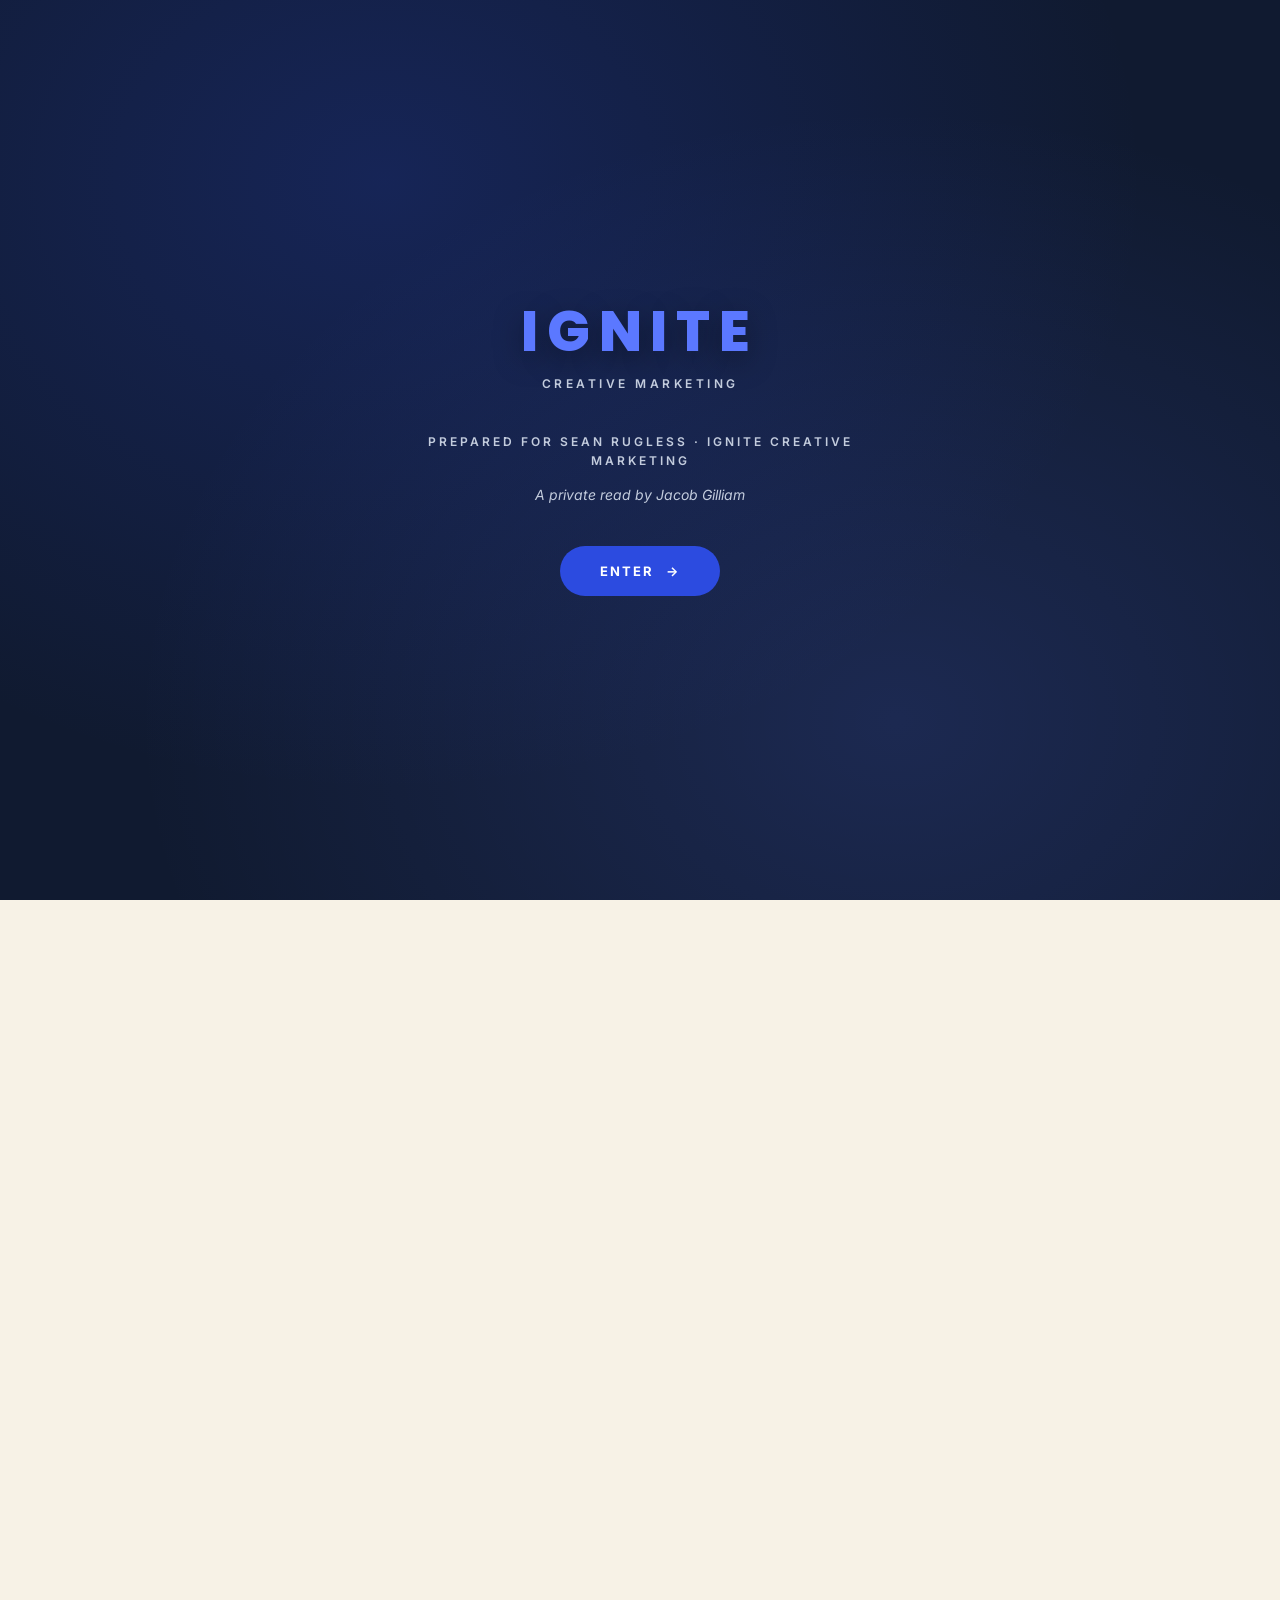
==== commit 988ded7e: "Fable review pass (v2): kill unverifiable claims, tighten repetition - Drop "better than any young a" ====
--- a/index.html
+++ b/index.html
@@ -17,7 +17,7 @@
   <link rel="preconnect" href="https://fonts.googleapis.com" />
   <link rel="preconnect" href="https://fonts.gstatic.com" crossorigin />
   <link href="https://fonts.googleapis.com/css2?family=Poppins:ital,wght@0,500;0,600;0,700;0,800;1,500;1,600;1,700&family=Inter:wght@400;500;600;700&display=swap" rel="stylesheet" />
-  <link rel="stylesheet" href="styles.css?v=1" />
+  <link rel="stylesheet" href="styles.css?v=2" />
 </head>
 <body>
 
@@ -66,7 +66,7 @@
         <div class="tldr-grid">
           <div class="tldr-row">
             <p class="tldr-label">The short version</p>
-            <p class="tldr-value">You earn attention better than any young agency in Cincinnati. Your clients' websites and email lose most of what you earn. I build the layer that catches it.</p>
+            <p class="tldr-value">You've proven you can earn attention. Your clients' websites and email lose most of what you earn. I build the layer that catches it.</p>
           </div>
           <div class="tldr-row">
             <p class="tldr-label">The fit</p>
@@ -88,14 +88,14 @@
     <section id="built" class="section section-cream-2">
       <div class="container container-narrow center-head">
         <p class="eyebrow">What you've built</p>
-        <h2 class="display-1">A year-one roster most agencies take five to fill.</h2>
+        <h2 class="display-1">A year-one roster most agencies never build.</h2>
         <p class="lead">Starting here because it is the honest place to start. One year in, the work speaks for itself, and none of it needs me to touch it.</p>
       </div>
 
       <div class="container container-narrow">
         <ul class="strengths-list">
           <li><strong>A roster built in the first year.</strong> SoCreamalicious, Jon Bowling's Team RE/MAX, Chappelfield, the NITRO Small Business Bootcamp, UNDIVIDED, and Ohio Deaf and Blind Education Services. Most agencies would take years to land a list this varied.</li>
-          <li><strong>Jon Bowling: 568,000+ views and 438 new followers in twelve months.</strong> That is a real audience built for a real estate agent, in a category where most video never gets watched.</li>
+          <li><strong>Jon Bowling: 568,000+ views and 438 new followers in twelve months.</strong> That is a real audience built for a real estate agent.</li>
           <li><strong>SoCreamalicious: 36,000+ views and 298 new followers in two months.</strong> A faster ramp than Jon's, and it is only getting started.</li>
           <li><strong>A full event identity for NITRO.</strong> The Small Business Bootcamp got a 40-page workbook and the collateral around it, the kind of end-to-end identity work most social shops never take on.</li>
           <li><strong>A complete brand guide for two Ohio state schools.</strong> Systematic, considered work, not a one-off logo.</li>
@@ -196,7 +196,7 @@
             <h3>A copywriter's working note is live in the homepage copy.</h3>
             <p>Left in the published page, word for word:</p>
             <p class="verbatim">lets delete "Pints arrive in an insulated box with plenty of dry ice.</p>
-            <p>One unfinished line, sitting on the live homepage. It is the small detail that tells you the read is real. You only find something like this by reading every word on the page, which is exactly what I did.</p>
+            <p>One unfinished line, sitting on the live homepage. It is the small detail that tells you the read is real. You only find something like this by reading every word on the page.</p>
           </div>
         </article>
       </div>
@@ -277,7 +277,7 @@
       <div class="container container-narrow center-head">
         <p class="eyebrow">Who I am</p>
         <h2 class="display-1">I have run every piece of the machine.</h2>
-        <p class="body-lg">Jacob Gilliam, Cincinnati. I built and ran Aurean, a sterling silver jewelry brand, entirely on my own: manufacturing, fulfillment, marketing, the site, support, and email. I ran every piece of the machine that sits downstream of the click, which is the exact stretch your clients are missing.</p>
+        <p class="body-lg">Jacob Gilliam, Cincinnati. I built and ran Aurean, a sterling silver jewelry brand, entirely on my own: manufacturing, fulfillment, marketing, the site, support, and email. Every piece downstream of the click, which is the exact stretch your clients are missing.</p>
 
         <div class="ask-proof-row">
           <figure class="ask-proof">
@@ -286,7 +286,7 @@
           </figure>
           <figure class="ask-proof">
             <img src="images/aurean-rings.jpg?v=1" alt="Aurean, a sterling silver brand Jacob built and ran solo" loading="lazy" width="800" height="1200" onerror="this.closest('figure').style.display='none'" />
-            <figcaption>Aurean. Built and run solo, top to bottom.</figcaption>
+            <figcaption>Aurean. Built solo, top to bottom.</figcaption>
           </figure>
         </div>
 
@@ -323,6 +323,6 @@
 
   </main>
 
-  <script src="main.js?v=1"></script>
+  <script src="main.js?v=2"></script>
 </body>
 </html>
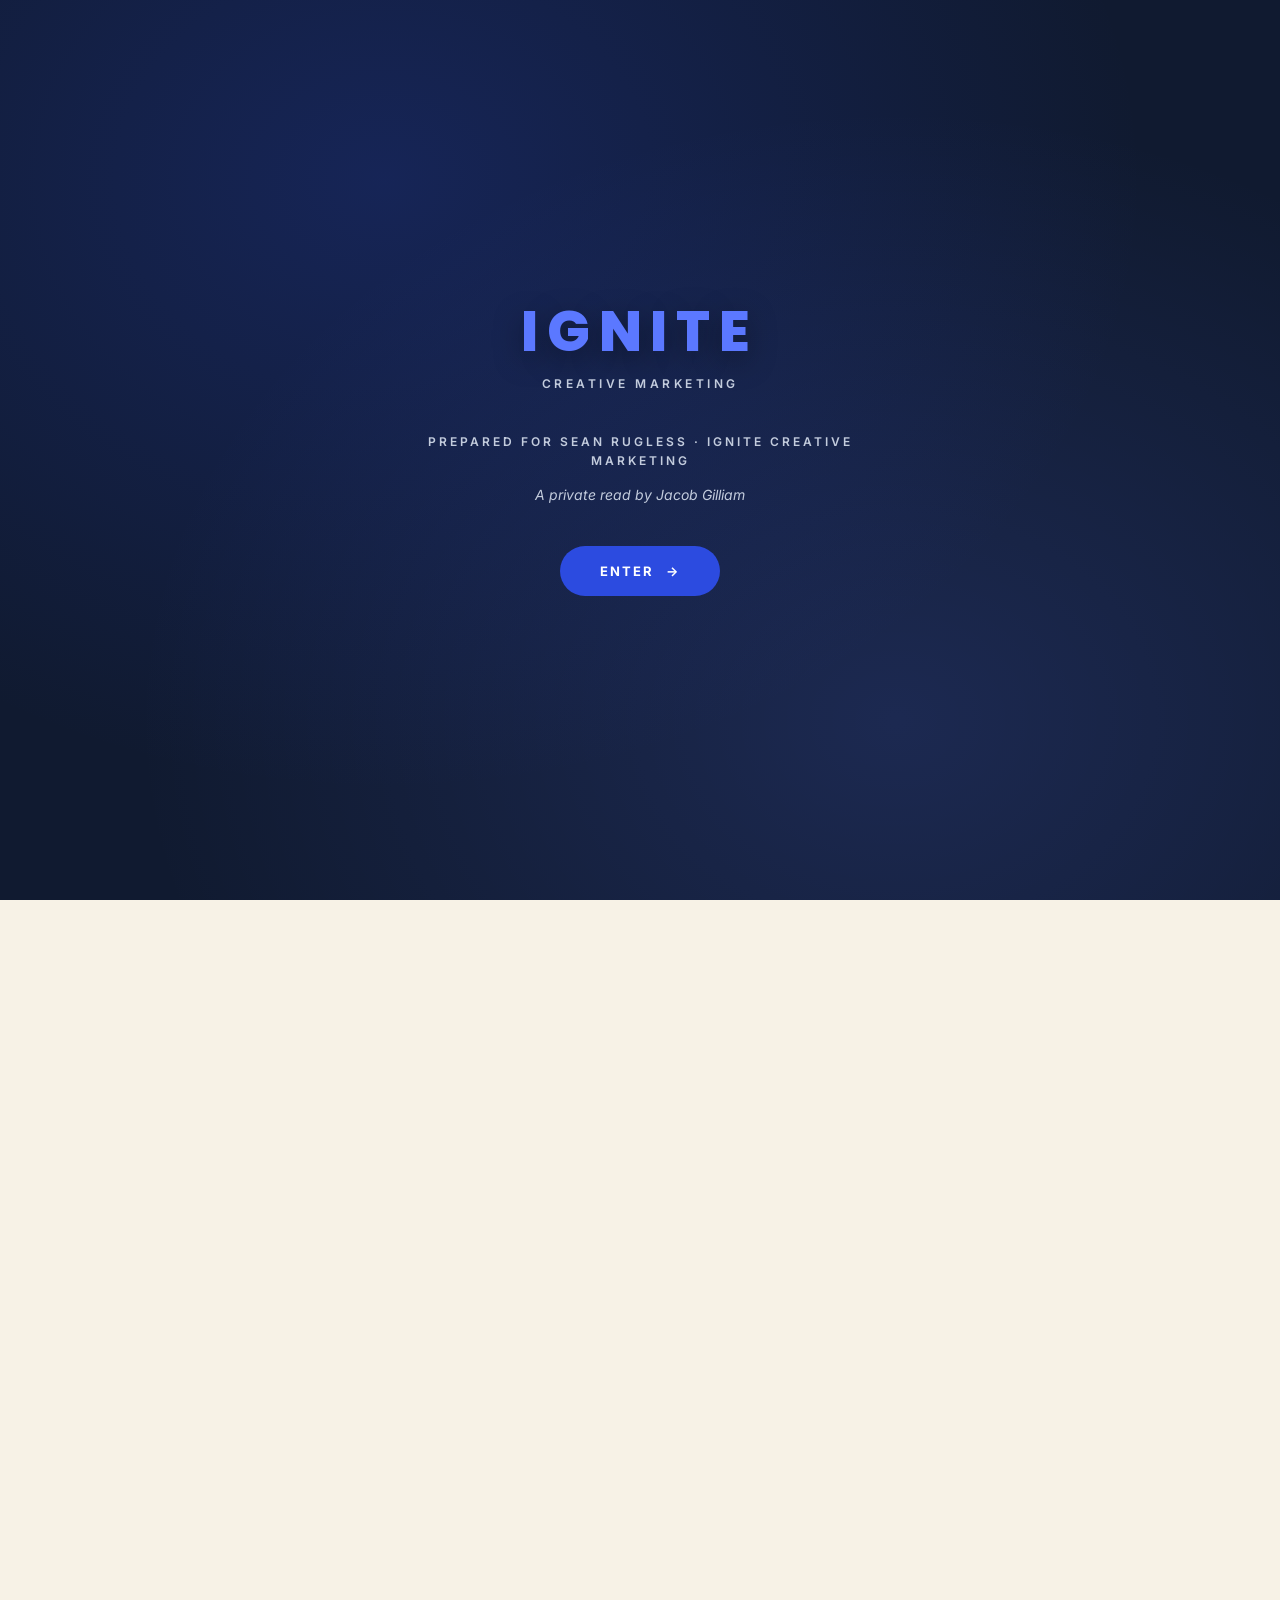
==== commit 32bad3b5: "Full visual overhaul + Jacob's real email + Jon Bowling accuracy (v3) - Type scale cut down: hero 13" ====
--- a/index.html
+++ b/index.html
@@ -17,7 +17,7 @@
   <link rel="preconnect" href="https://fonts.googleapis.com" />
   <link rel="preconnect" href="https://fonts.gstatic.com" crossorigin />
   <link href="https://fonts.googleapis.com/css2?family=Poppins:ital,wght@0,500;0,600;0,700;0,800;1,500;1,600;1,700&family=Inter:wght@400;500;600;700&display=swap" rel="stylesheet" />
-  <link rel="stylesheet" href="styles.css?v=2" />
+  <link rel="stylesheet" href="styles.css?v=3" />
 </head>
 <body>
 
@@ -51,8 +51,8 @@
       <div class="hero-overlay"></div>
       <div class="hero-inner">
         <p class="hero-eyebrow">Prepared for Sean Rugless · Ignite Creative Marketing</p>
-        <h1 class="hero-title">You've built the attention machine.<br /><em>This is about what happens after the click.</em></h1>
-        <p class="hero-sub">One client passed 568,000 views in twelve months. A national ice cream brand sits on your roster. All of it, one year in. The attention is real. This page is about catching it.</p>
+        <h1 class="hero-title">You've built the <em>attention machine.</em></h1>
+        <p class="hero-sub">This is about what happens after the click. One client passed 568,000 views in twelve months. A national ice cream brand sits on your roster. One year in. The attention is real. Catching it is the open lane.</p>
         <div class="hero-cta">
           <a href="#built" class="btn">Start here</a>
         </div>
@@ -117,7 +117,7 @@
           <p class="move-num">01</p>
           <div>
             <h3 class="move-title">Jon Bowling</h3>
-            <p class="move-desc">The domain he owns is a 1990s-style HTML frameset wrapping the RE/MAX corporate template. No analytics, no email capture, no link previews on it. Every lead your videos send there lands somewhere no one can measure.</p>
+            <p class="move-desc">The web address he owns is an empty shell that frames in a rented template from a real estate software vendor, the same platform thousands of other agents run. On the domain he actually controls: no analytics, no email capture, no link previews. Your videos build his name, and the destination is rented, generic, and unmeasurable.</p>
           </div>
         </div>
         <div class="move">
@@ -203,11 +203,11 @@
 
       <!-- THE PROOF ARTIFACT -->
       <div class="email-mock-wrap">
-        <p class="email-mock-turn">Their site promises this email. Nothing behind it can send it. So I built it.</p>
+        <p class="email-mock-turn">Their site promises a welcome email with 10 percent off. Nothing behind it can send one. So I designed it.</p>
         <figure class="podcast-email-fig proof-email">
-          <img src="images/email-cream-mockup.jpg?v=1" alt="A Creamalicious welcome email with the 10 percent code, designed in their brand" loading="lazy" onerror="this.closest('figure').style.display='none'" />
+          <img src="images/creamalicious-email.jpg?v=3" alt="A full Creamalicious welcome email designed by Jacob Gilliam in their brand: Chef Liz's story, the welcome code, and the founding flavors" loading="lazy" onerror="this.closest('figure').style.display='none'" />
           <span class="preview-tag proof-email-tag">Concept</span>
-          <figcaption>A real design in their brand, not a stock idea. The welcome email with the 10 percent code their own popup promises, written in the Blissfully Southern voice. Your client's work deserves a backend that can actually deliver it.</figcaption>
+          <figcaption>Designed start to finish in their brand: Chef Liz's story, the welcome code their popup promises, the founding flavors, the footer. This is the caliber of backend your clients' content deserves, and building it is my lane.</figcaption>
         </figure>
       </div>
     </section>
@@ -323,6 +323,6 @@
 
   </main>
 
-  <script src="main.js?v=2"></script>
+  <script src="main.js?v=3"></script>
 </body>
 </html>
--- a/styles.css
+++ b/styles.css
@@ -32,7 +32,7 @@
   --font-display: 'Poppins', 'Helvetica Neue', Arial, sans-serif;
   --font-body: 'Inter', -apple-system, BlinkMacSystemFont, 'Segoe UI', sans-serif;
 
-  --section-pad-y: clamp(80px, 12vw, 160px);
+  --section-pad-y: clamp(60px, 8.5vw, 108px);
   --section-pad-x: clamp(24px, 5vw, 64px);
 
   --container-max: 1200px;
@@ -301,9 +301,9 @@
 .hero-title {
   font-family: var(--font-display);
   font-weight: 700;
-  font-size: clamp(50px, 8.5vw, 130px);
-  line-height: 0.98;
-  letter-spacing: -0.025em;
+  font-size: clamp(36px, 5vw, 68px);
+  line-height: 1.08;
+  letter-spacing: -0.02em;
   margin: 0;
   text-shadow: 0 4px 46px rgba(0, 0, 0, 0.45);
 }
@@ -376,10 +376,10 @@
   font-family: var(--font-display);
   font-weight: 700;
   color: var(--green);
-  font-size: clamp(36px, 5.5vw, 72px);
-  line-height: 1.03;
-  letter-spacing: -0.025em;
-  margin: 0 0 32px;
+  font-size: clamp(28px, 3.6vw, 46px);
+  line-height: 1.12;
+  letter-spacing: -0.02em;
+  margin: 0 0 24px;
 }
 .display-1 em { font-style: italic; font-weight: 700; }
 .display-light { color: var(--ink-cream); }
@@ -568,17 +568,17 @@
 }
 .move {
   display: grid;
-  grid-template-columns: 120px 1fr;
-  gap: 40px;
-  padding: 48px 0;
+  grid-template-columns: 88px 1fr;
+  gap: 32px;
+  padding: 34px 0;
   border-bottom: 1px solid rgba(244, 235, 216, 0.12);
   align-items: baseline;
 }
 .move:last-child { border-bottom: none; }
 .move-num {
   font-family: var(--font-display);
-  font-weight: 400;
-  font-size: 56px;
+  font-weight: 500;
+  font-size: 40px;
   color: var(--accent-gold);
   line-height: 1;
 }
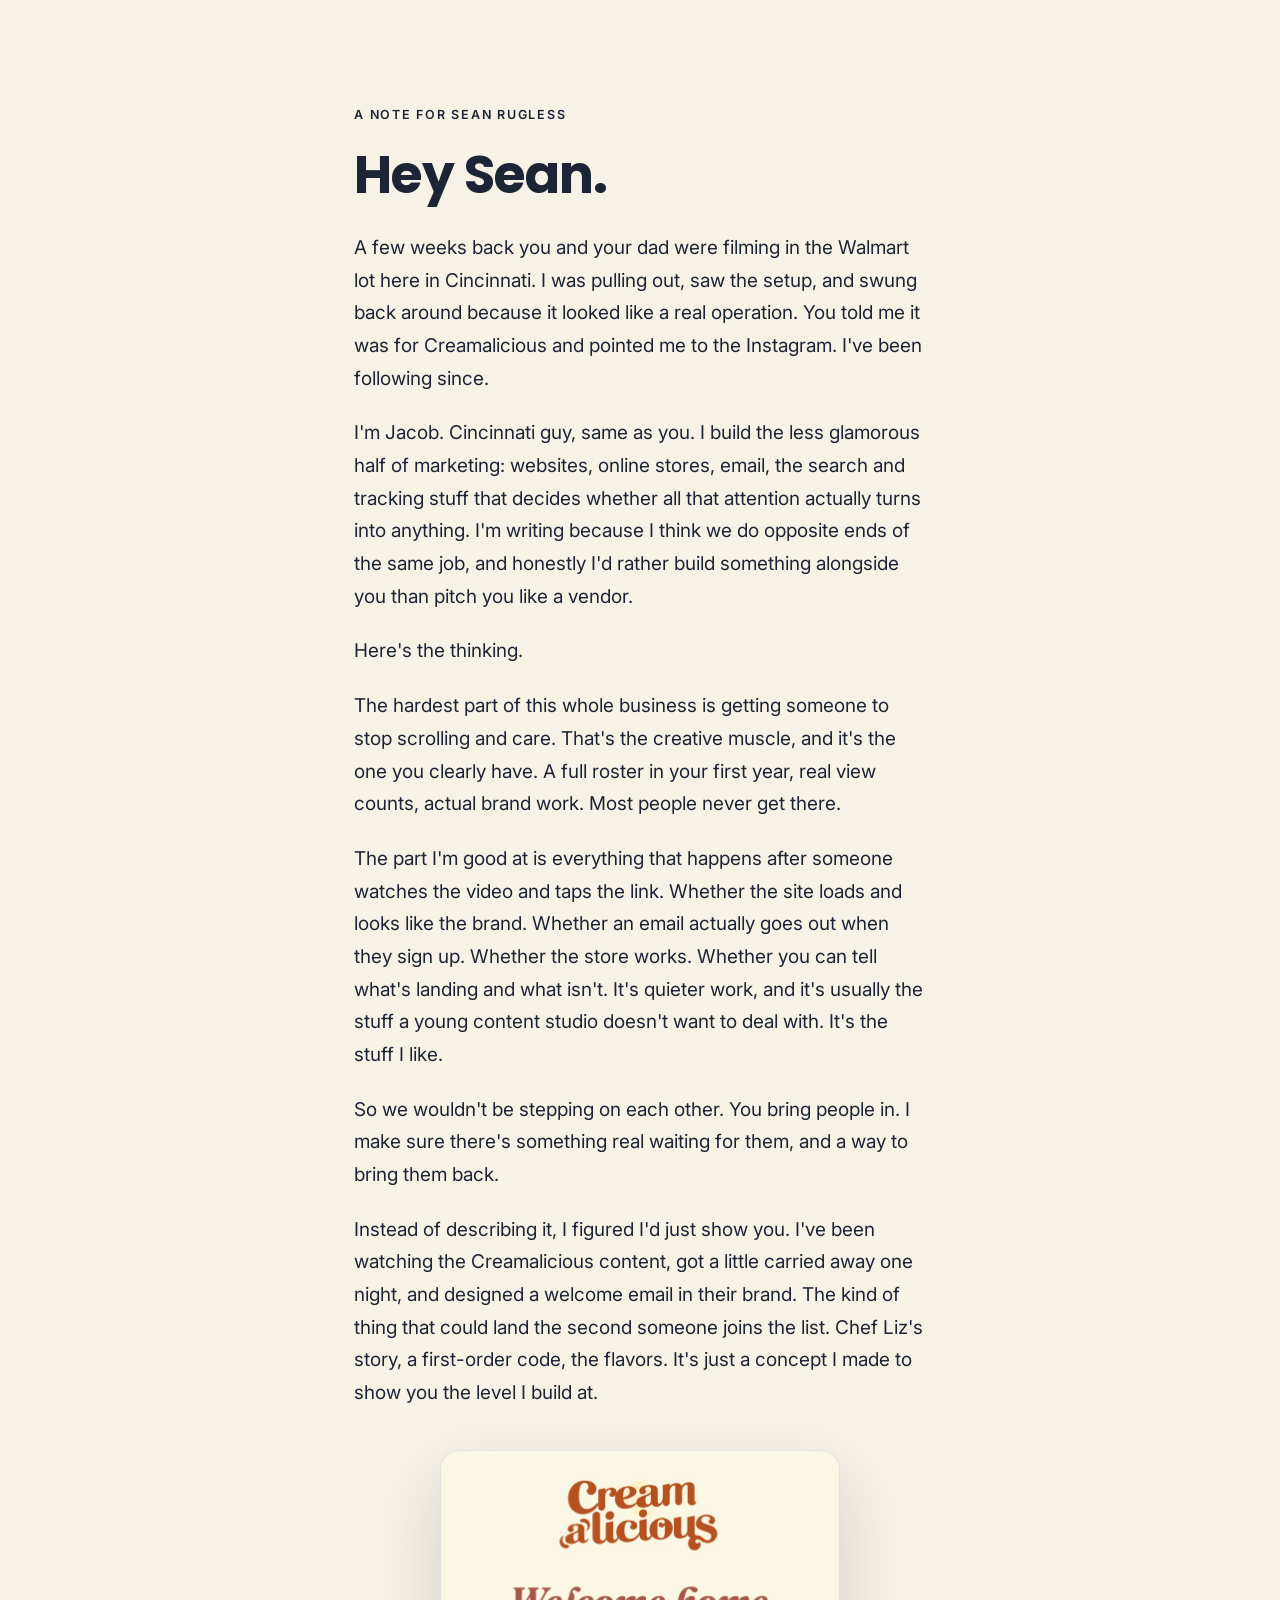
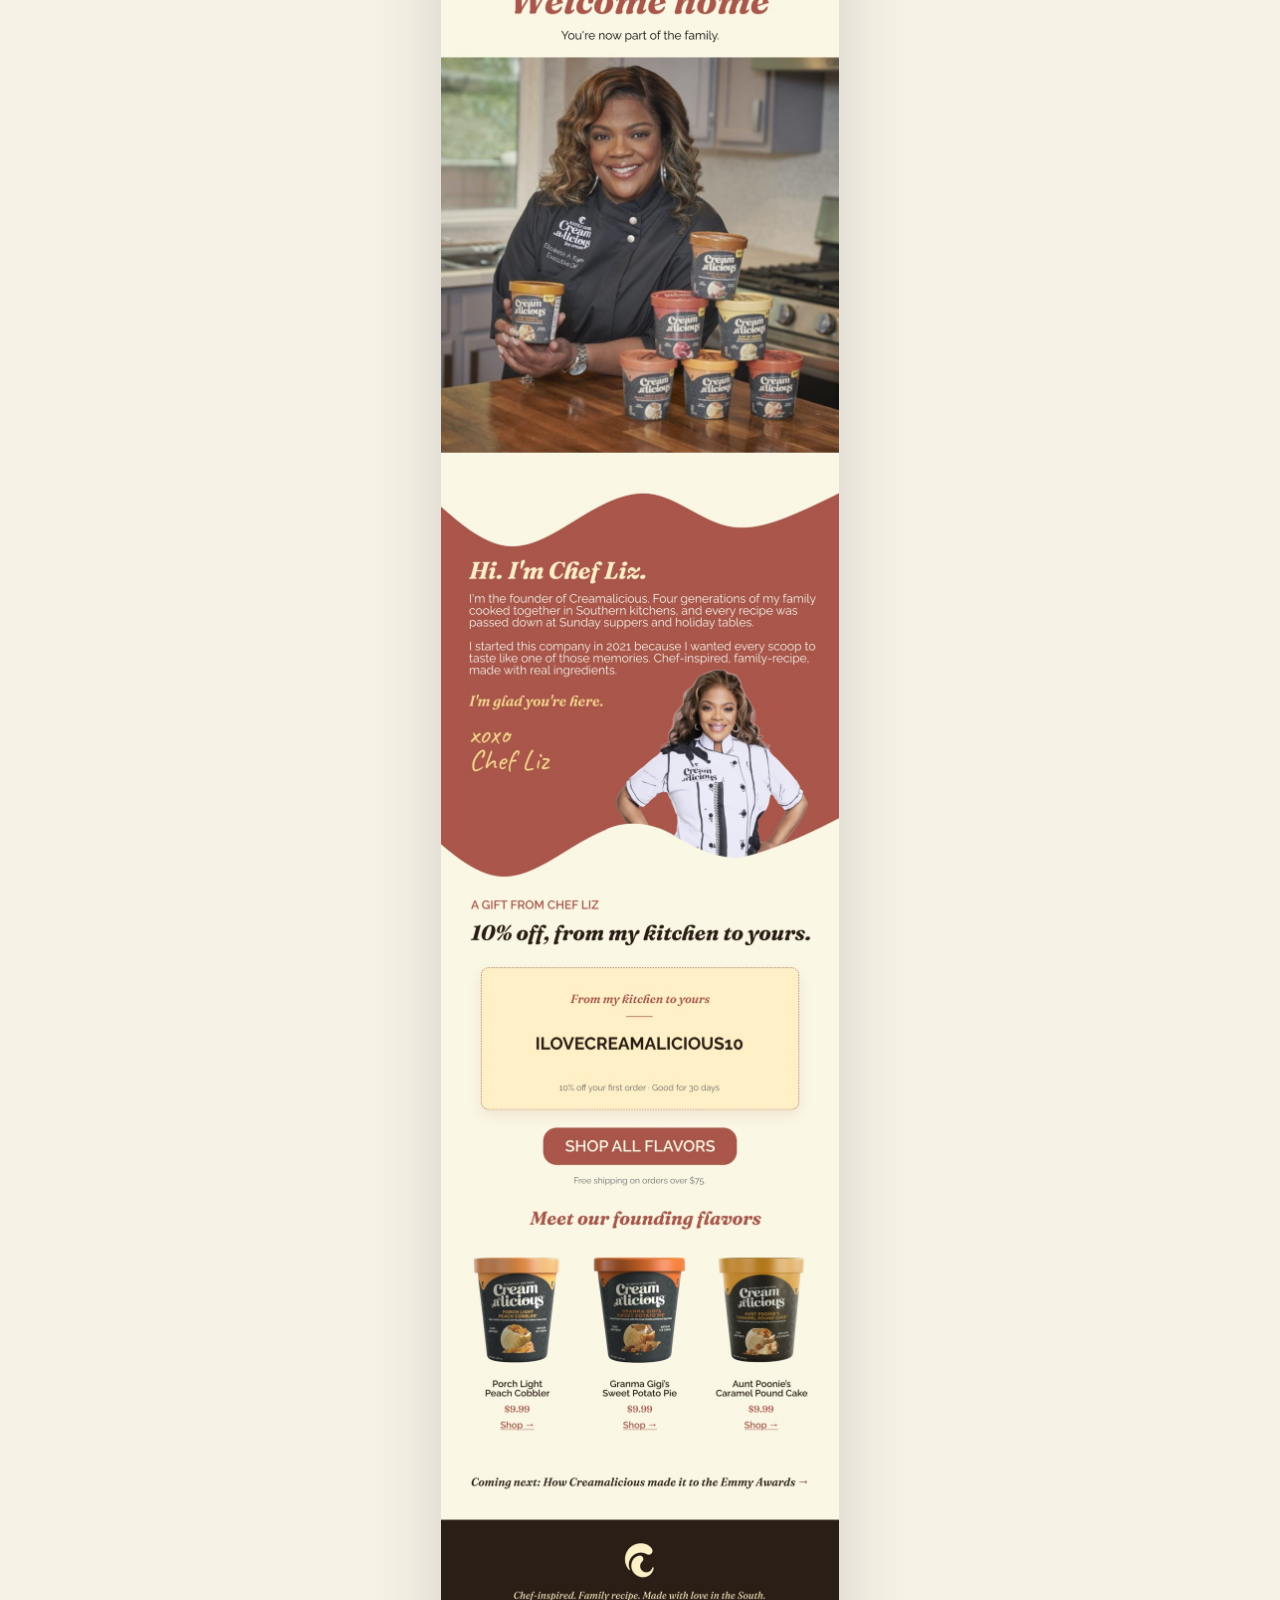
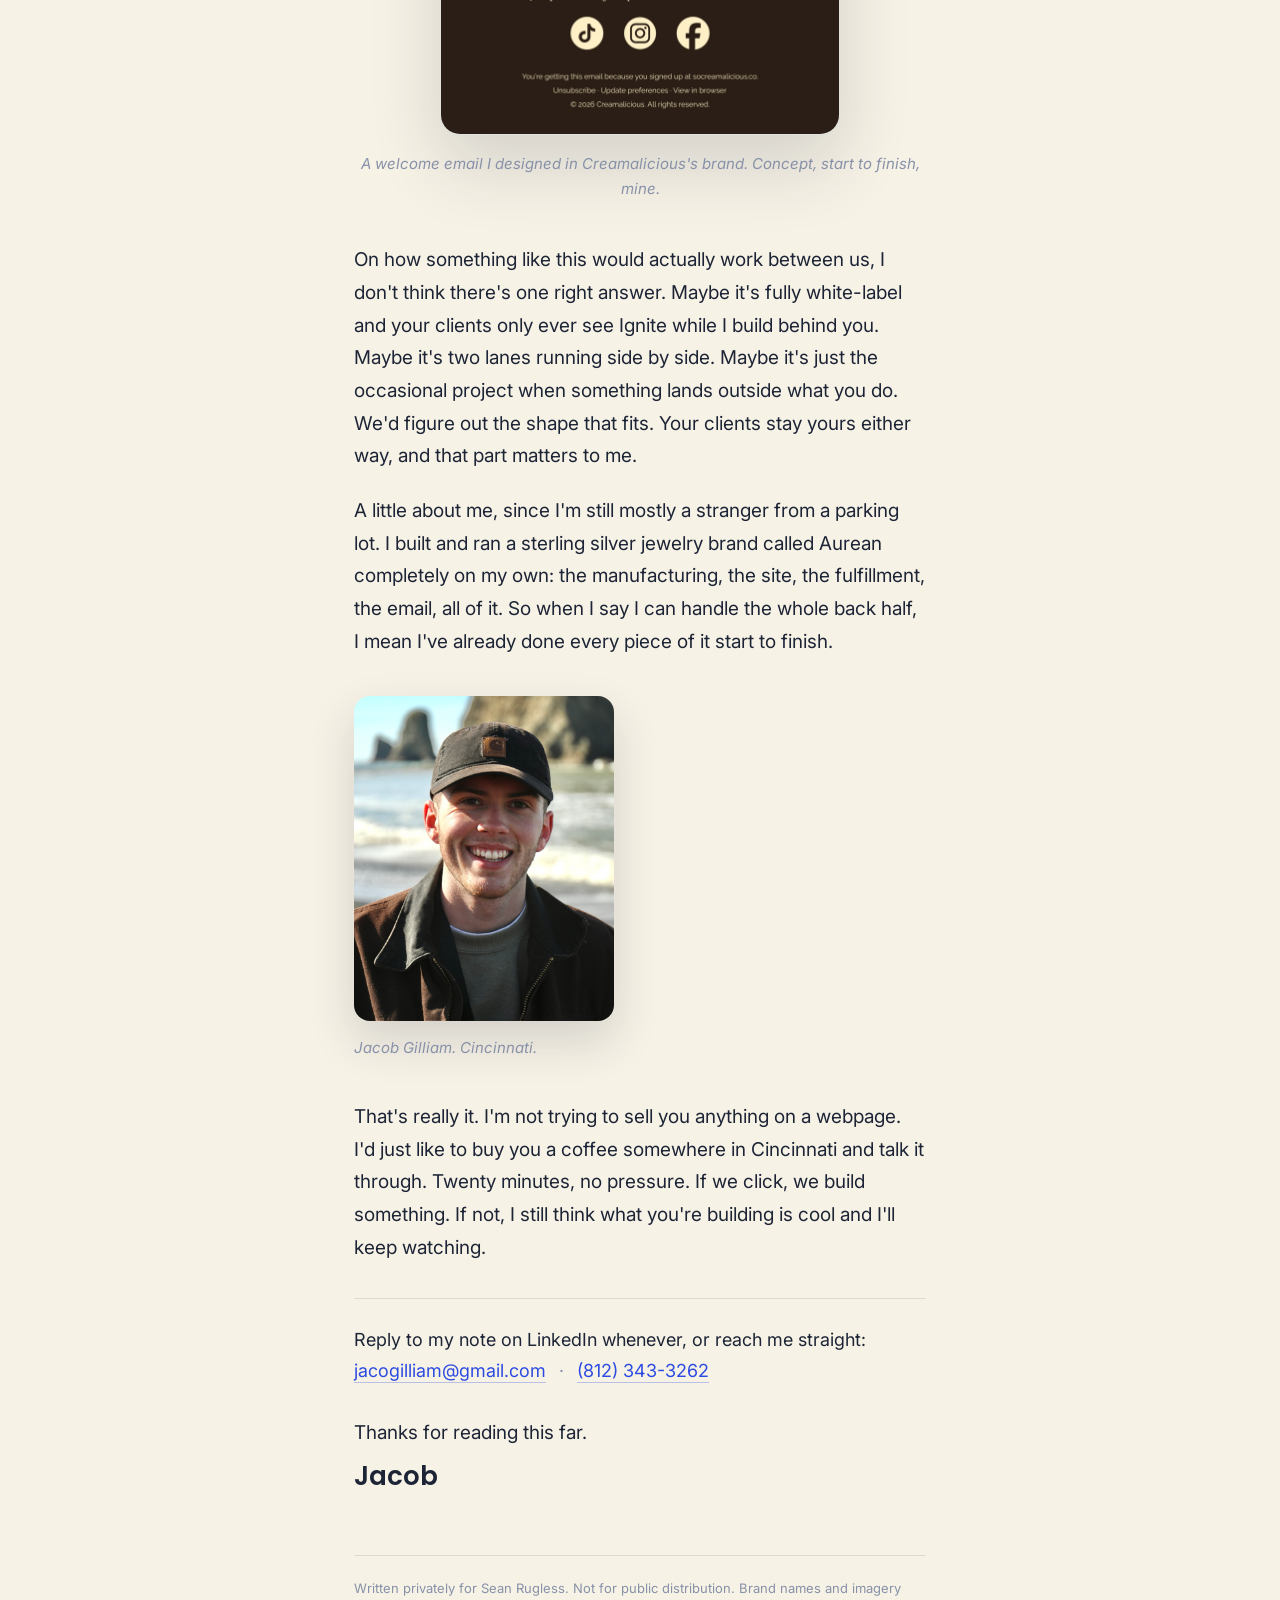
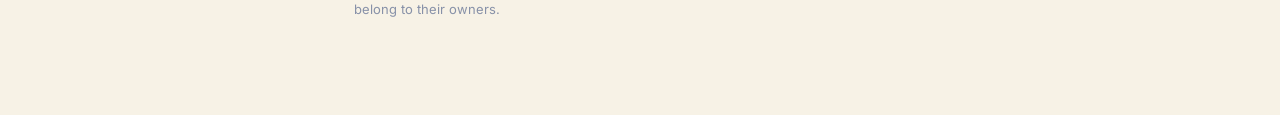
==== commit 966adfbe: "Rebuild as a human letter, not a pitch template (v4) Complete restructure. Threw out the whole audit" ====
--- a/index.html
+++ b/index.html
@@ -4,325 +4,74 @@
   <meta charset="UTF-8" />
   <meta name="viewport" content="width=device-width, initial-scale=1.0" />
   <meta name="robots" content="noindex, nofollow" />
-  <title>After the click.</title>
+  <title>A note for Sean</title>
   <meta property="og:type" content="website" />
   <meta property="og:url" content="https://jacogilliam-ai.github.io/ignite-read/" />
-  <meta property="og:title" content="After the click." />
-  <meta property="og:description" content="A private read for Ignite Creative Marketing." />
+  <meta property="og:title" content="A note from Jacob" />
+  <meta property="og:description" content="Cincinnati to Cincinnati." />
   <meta property="og:image" content="https://jacogilliam-ai.github.io/ignite-read/images/og-card.jpg" />
   <meta name="twitter:card" content="summary_large_image" />
-  <meta name="twitter:title" content="After the click." />
-  <meta name="twitter:description" content="A private read for Ignite Creative Marketing." />
+  <meta name="twitter:title" content="A note from Jacob" />
+  <meta name="twitter:description" content="Cincinnati to Cincinnati." />
   <meta name="twitter:image" content="https://jacogilliam-ai.github.io/ignite-read/images/og-card.jpg" />
   <link rel="preconnect" href="https://fonts.googleapis.com" />
   <link rel="preconnect" href="https://fonts.gstatic.com" crossorigin />
-  <link href="https://fonts.googleapis.com/css2?family=Poppins:ital,wght@0,500;0,600;0,700;0,800;1,500;1,600;1,700&family=Inter:wght@400;500;600;700&display=swap" rel="stylesheet" />
-  <link rel="stylesheet" href="styles.css?v=3" />
+  <link href="https://fonts.googleapis.com/css2?family=Poppins:wght@500;600;700&family=Inter:ital,wght@0,400;0,500;0,600;1,400&display=swap" rel="stylesheet" />
+  <link rel="stylesheet" href="styles.css?v=4" />
 </head>
 <body>
 
-  <!-- INTRO SPLASH -->
-  <div id="gate" class="gate">
-    <div class="gate-inner">
-      <p class="wordmark gate-wordmark">IGNITE</p>
-      <p class="gate-subline">Creative Marketing</p>
-      <p class="gate-eyebrow">Prepared for Sean Rugless · Ignite Creative Marketing</p>
-      <p class="gate-byline">A private read by Jacob Gilliam</p>
-      <button id="gate-enter" class="gate-enter" type="button">Enter<span class="gate-enter-arrow" aria-hidden="true">→</span></button>
-    </div>
-  </div>
+  <main class="letter">
 
-  <!-- MAIN CONTENT -->
-  <main id="site" class="site hidden" aria-hidden="true">
+    <p class="eyebrow">A note for Sean Rugless</p>
 
-    <!-- NAV -->
-    <nav class="nav">
-      <a href="#top" class="wordmark nav-wordmark">IGNITE</a>
-      <div class="nav-links">
-        <a href="#built">What You've Built</a>
-        <a href="#pattern">The Pattern</a>
-        <a href="#ask">The Ask</a>
+    <h1 class="hi">Hey Sean.</h1>
+
+    <p>A few weeks back you and your dad were filming in the Walmart lot here in Cincinnati. I was pulling out, saw the setup, and swung back around because it looked like a real operation. You told me it was for Creamalicious and pointed me to the Instagram. I've been following since.</p>
+
+    <p>I'm Jacob. Cincinnati guy, same as you. I build the less glamorous half of marketing: websites, online stores, email, the search and tracking stuff that decides whether all that attention actually turns into anything. I'm writing because I think we do opposite ends of the same job, and honestly I'd rather build something alongside you than pitch you like a vendor.</p>
+
+    <p>Here's the thinking.</p>
+
+    <p>The hardest part of this whole business is getting someone to stop scrolling and care. That's the creative muscle, and it's the one you clearly have. A full roster in your first year, real view counts, actual brand work. Most people never get there.</p>
+
+    <p>The part I'm good at is everything that happens after someone watches the video and taps the link. Whether the site loads and looks like the brand. Whether an email actually goes out when they sign up. Whether the store works. Whether you can tell what's landing and what isn't. It's quieter work, and it's usually the stuff a young content studio doesn't want to deal with. It's the stuff I like.</p>
+
+    <p>So we wouldn't be stepping on each other. You bring people in. I make sure there's something real waiting for them, and a way to bring them back.</p>
+
+    <p>Instead of describing it, I figured I'd just show you. I've been watching the Creamalicious content, got a little carried away one night, and designed a welcome email in their brand. The kind of thing that could land the second someone joins the list. Chef Liz's story, a first-order code, the flavors. It's just a concept I made to show you the level I build at.</p>
+
+    <figure class="proof">
+      <div class="proof-frame">
+        <img src="images/creamalicious-email.jpg?v=4" alt="A welcome email Jacob designed in Creamalicious's brand" loading="lazy" onerror="this.closest('figure').style.display='none'" />
       </div>
-    </nav>
+      <figcaption>A welcome email I designed in Creamalicious's brand. Concept, start to finish, mine.</figcaption>
+    </figure>
 
-    <!-- HERO -->
-    <section class="hero" id="top">
-      <div class="hero-bg hero-bg-solid"></div>
-      <div class="hero-overlay"></div>
-      <div class="hero-inner">
-        <p class="hero-eyebrow">Prepared for Sean Rugless · Ignite Creative Marketing</p>
-        <h1 class="hero-title">You've built the <em>attention machine.</em></h1>
-        <p class="hero-sub">This is about what happens after the click. One client passed 568,000 views in twelve months. A national ice cream brand sits on your roster. One year in. The attention is real. Catching it is the open lane.</p>
-        <div class="hero-cta">
-          <a href="#built" class="btn">Start here</a>
-        </div>
-      </div>
-    </section>
+    <p>On how something like this would actually work between us, I don't think there's one right answer. Maybe it's fully white-label and your clients only ever see Ignite while I build behind you. Maybe it's two lanes running side by side. Maybe it's just the occasional project when something lands outside what you do. We'd figure out the shape that fits. Your clients stay yours either way, and that part matters to me.</p>
 
-    <!-- IN ONE LOOK -->
-    <section id="tldr" class="section section-cream">
-      <div class="container container-narrow">
-        <p class="eyebrow">In one look</p>
-        <div class="tldr-grid">
-          <div class="tldr-row">
-            <p class="tldr-label">The short version</p>
-            <p class="tldr-value">You've proven you can earn attention. Your clients' websites and email lose most of what you earn. I build the layer that catches it.</p>
-          </div>
-          <div class="tldr-row">
-            <p class="tldr-label">The fit</p>
-            <p class="tldr-value">Your lane is attention: social, reels, design. My lane is everything downstream: sites, stores, email, search, measurement. Zero overlap.</p>
-          </div>
-          <div class="tldr-row">
-            <p class="tldr-label">The proof</p>
-            <p class="tldr-value">A close read of your flagship client's site, plus the same pattern showing up across the rest of the roster.</p>
-          </div>
-          <div class="tldr-row">
-            <p class="tldr-label">The ask</p>
-            <p class="tldr-value">Coffee. Cincinnati to Cincinnati. One line back is enough.</p>
-          </div>
-        </div>
-      </div>
-    </section>
+    <p>A little about me, since I'm still mostly a stranger from a parking lot. I built and ran a sterling silver jewelry brand called Aurean completely on my own: the manufacturing, the site, the fulfillment, the email, all of it. So when I say I can handle the whole back half, I mean I've already done every piece of it start to finish.</p>
 
-    <!-- WHAT YOU'VE BUILT -->
-    <section id="built" class="section section-cream-2">
-      <div class="container container-narrow center-head">
-        <p class="eyebrow">What you've built</p>
-        <h2 class="display-1">A year-one roster most agencies never build.</h2>
-        <p class="lead">Starting here because it is the honest place to start. One year in, the work speaks for itself, and none of it needs me to touch it.</p>
-      </div>
+    <figure class="me">
+      <img src="images/jacob.jpg?v=4" alt="Jacob Gilliam" loading="lazy" onerror="this.closest('figure').style.display='none'" />
+      <figcaption>Jacob Gilliam. Cincinnati.</figcaption>
+    </figure>
 
-      <div class="container container-narrow">
-        <ul class="strengths-list">
-          <li><strong>A roster built in the first year.</strong> SoCreamalicious, Jon Bowling's Team RE/MAX, Chappelfield, the NITRO Small Business Bootcamp, UNDIVIDED, and Ohio Deaf and Blind Education Services. Most agencies would take years to land a list this varied.</li>
-          <li><strong>Jon Bowling: 568,000+ views and 438 new followers in twelve months.</strong> That is a real audience built for a real estate agent.</li>
-          <li><strong>SoCreamalicious: 36,000+ views and 298 new followers in two months.</strong> A faster ramp than Jon's, and it is only getting started.</li>
-          <li><strong>A full event identity for NITRO.</strong> The Small Business Bootcamp got a 40-page workbook and the collateral around it, the kind of end-to-end identity work most social shops never take on.</li>
-          <li><strong>A complete brand guide for two Ohio state schools.</strong> Systematic, considered work, not a one-off logo.</li>
-          <li><strong>"Marketing that's built, not guessed."</strong> That is your line, and it is the same way I build. It is the reason I am writing to you and not to ten other agencies.</li>
-        </ul>
-      </div>
-    </section>
+    <p>That's really it. I'm not trying to sell you anything on a webpage. I'd just like to buy you a coffee somewhere in Cincinnati and talk it through. Twenty minutes, no pressure. If we click, we build something. If not, I still think what you're building is cool and I'll keep watching.</p>
 
-    <!-- THE PATTERN -->
-    <section id="pattern" class="section section-forest">
-      <div class="container center-head">
-        <p class="eyebrow eyebrow-light">The pattern</p>
-        <h2 class="display-1 display-light">Attention needs somewhere to land.</h2>
-        <p class="body-lg body-light">None of the builds below are your work. That is exactly the point. The websites came before you, the analytics were someone else's job years ago, and nobody owns the lane between your videos and a result you can measure. Three quick examples, all from your own roster.</p>
-      </div>
+    <p class="reach">Reply to my note on LinkedIn whenever, or reach me straight:<br />
+      <a href="mailto:jacogilliam@gmail.com?subject=Coffee%3F">jacogilliam@gmail.com</a>
+      <span class="dot">·</span>
+      <a href="tel:+18123433262">(812) 343-3262</a>
+    </p>
 
-      <div class="moves">
-        <div class="move">
-          <p class="move-num">01</p>
-          <div>
-            <h3 class="move-title">Jon Bowling</h3>
-            <p class="move-desc">The web address he owns is an empty shell that frames in a rented template from a real estate software vendor, the same platform thousands of other agents run. On the domain he actually controls: no analytics, no email capture, no link previews. Your videos build his name, and the destination is rented, generic, and unmeasurable.</p>
-          </div>
-        </div>
-        <div class="move">
-          <p class="move-num">02</p>
-          <div>
-            <h3 class="move-title">NITRO</h3>
-            <p class="move-desc">The event page now returns "page not found." The parent site still runs Universal Analytics, which Google shut off in 2023. The content ran, and nothing recorded it.</p>
-          </div>
-        </div>
-        <div class="move">
-          <p class="move-num">03</p>
-          <div>
-            <h3 class="move-title">UNDIVIDED</h3>
-            <p class="move-desc">The site's Google search description is the placeholder text "Begins with U." It shipped, and no one ever went back to finish the line.</p>
-          </div>
-        </div>
-      </div>
+    <p class="sign">Thanks for reading this far.<br /><span class="sign-name">Jacob</span></p>
 
-      <div class="container center-head" style="margin-top: 8px;">
-        <p class="body-lg body-light">Nobody owns this lane for your clients. That is the opening.</p>
-      </div>
-    </section>
-
-    <!-- THE WORKED EXAMPLE -->
-    <section id="worked" class="section section-cream">
-      <div class="container center-head">
-        <p class="eyebrow">The worked example</p>
-        <h2 class="display-1">I went deep on one: your flagship.</h2>
-        <p class="lead">SoCreamalicious.co, every finding re-checked today. All of it predates you. The site was built long before your videos, on tools that have since been pulled out from under it.</p>
-      </div>
-
-      <div class="audit-list">
-        <article class="audit-item">
-          <p class="audit-num">01</p>
-          <div class="audit-body">
-            <h3>The shop page shows raw code where products should be.</h3>
-            <p>The /shop/ page renders stray lines of code instead of ice cream. The reason is specific: the site was built with the WPBakery page builder, which was later removed. Its stored shortcodes now display as plain text with nothing to read them. That is proof this predates your work, and it is the kind of thing only someone reading the backend would ever catch.</p>
-          </div>
-        </article>
-
-        <article class="audit-item">
-          <p class="audit-num">02</p>
-          <div class="audit-body">
-            <h3>Every product reads Out of Stock, with no explanation.</h3>
-            <p>Across the store, every item is marked unavailable and nothing tells a visitor why or when it returns. Direct-to-consumer revenue through the site is zero right now, no matter how many people arrive ready to buy.</p>
-          </div>
-        </article>
-
-        <article class="audit-item">
-          <p class="audit-num">03</p>
-          <div class="audit-body">
-            <h3>No analytics and no email tool sit behind at least five signup surfaces.</h3>
-            <p>Five different places invite a visitor to sign up, including a popup that promises 10 percent off. No system behind the site can actually send that discount, and no analytics record who arrived or where they came from. The 36,000 views you generated cannot be attributed to anything, because nothing is there to catch them.</p>
-          </div>
-        </article>
-
-        <article class="audit-item">
-          <p class="audit-num">04</p>
-          <div class="audit-body">
-            <h3>The homepage links to no social profiles at all.</h3>
-            <p>Not one. Not even the Instagram you are actively growing. A visitor who lands on the site has no path to the audience you are building, and the audience you are building has no path back to the store.</p>
-          </div>
-        </article>
-
-        <article class="audit-item">
-          <p class="audit-num">05</p>
-          <div class="audit-body">
-            <h3>Three products still say "COMING SOON JUNE 2026" in August.</h3>
-            <p>Three homepage products and a Google search title carry a launch date that has already passed. The first thing a searcher sees is a promise that is now two months stale.</p>
-          </div>
-        </article>
-
-        <article class="audit-item">
-          <p class="audit-num">06</p>
-          <div class="audit-body">
-            <h3>A copywriter's working note is live in the homepage copy.</h3>
-            <p>Left in the published page, word for word:</p>
-            <p class="verbatim">lets delete "Pints arrive in an insulated box with plenty of dry ice.</p>
-            <p>One unfinished line, sitting on the live homepage. It is the small detail that tells you the read is real. You only find something like this by reading every word on the page.</p>
-          </div>
-        </article>
-      </div>
-
-      <!-- THE PROOF ARTIFACT -->
-      <div class="email-mock-wrap">
-        <p class="email-mock-turn">Their site promises a welcome email with 10 percent off. Nothing behind it can send one. So I designed it.</p>
-        <figure class="podcast-email-fig proof-email">
-          <img src="images/creamalicious-email.jpg?v=3" alt="A full Creamalicious welcome email designed by Jacob Gilliam in their brand: Chef Liz's story, the welcome code, and the founding flavors" loading="lazy" onerror="this.closest('figure').style.display='none'" />
-          <span class="preview-tag proof-email-tag">Concept</span>
-          <figcaption>Designed start to finish in their brand: Chef Liz's story, the welcome code their popup promises, the founding flavors, the footer. This is the caliber of backend your clients' content deserves, and building it is my lane.</figcaption>
-        </figure>
-      </div>
-    </section>
-
-    <!-- WHAT I BUILD -->
-    <section id="build" class="section section-cream-2">
-      <div class="container center-head">
-        <p class="eyebrow">What I build</p>
-        <h2 class="display-1">Everything downstream of the click.</h2>
-        <p class="lead">Five lanes, all of them the stretch that turns attention into something you can measure and bill against.</p>
-      </div>
-
-      <div class="cluster-grid">
-        <article class="cluster">
-          <p class="cluster-kicker">Real websites and stores</p>
-          <p class="cluster-line">Repairs, rebuilds, and e-commerce that actually sells. The escalation path for the client who has outgrown a brochure site. Your Website Design offer stays yours; I am the build behind it when a project runs deeper.</p>
-        </article>
-        <article class="cluster">
-          <p class="cluster-kicker">Email and lifecycle</p>
-          <p class="cluster-line">Klaviyo set up right, welcome and post-purchase flows, and campaigns that go out on schedule. The list becomes an asset your client owns, not a form that goes nowhere.</p>
-        </article>
-        <article class="cluster">
-          <p class="cluster-kicker">Search and AI visibility</p>
-          <p class="cluster-line">SEO, structured data, and being the answer Google and AI assistants give when someone asks about your client by name.</p>
-        </article>
-        <article class="cluster">
-          <p class="cluster-kicker">Measurement</p>
-          <p class="cluster-line">Analytics, pixels, and attribution wired correctly, so the results your content earns become provable in revenue terms.</p>
-        </article>
-        <article class="cluster">
-          <p class="cluster-kicker">Conversion</p>
-          <p class="cluster-line">Landing pages, funnels, and CRO, so more of the traffic you send turns into a customer instead of a bounce.</p>
-        </article>
-      </div>
-    </section>
-
-    <!-- HOW A PARTNERSHIP WORKS -->
-    <section id="partnership" class="section section-cream">
-      <div class="container center-head">
-        <p class="eyebrow">How a partnership works</p>
-        <h2 class="display-1">Three shapes. We pick one over coffee.</h2>
-        <p class="lead">No pricing on this page. Just the shapes it could take.</p>
-      </div>
-
-      <div class="cluster-grid">
-        <article class="cluster">
-          <p class="cluster-kicker">Under your banner</p>
-          <p class="cluster-line">White-label. You own every client relationship. I build behind the scenes, and the client only ever sees Ignite.</p>
-        </article>
-        <article class="cluster">
-          <p class="cluster-kicker">Parallel lanes</p>
-          <p class="cluster-line">Each of us bills our own scope. Your content lane and my growth lane run side by side on the same client.</p>
-        </article>
-        <article class="cluster">
-          <p class="cluster-kicker">Per project</p>
-          <p class="cluster-line">One-off referrals. When a client needs something outside your lane, it comes to me and comes back done.</p>
-        </article>
-      </div>
-
-      <div class="container container-narrow center-head" style="margin-top: 44px;">
-        <p class="body-lg">Your clients stay yours. Every project gets a one-page scope. We pick the shape over coffee, not on this page.</p>
-      </div>
-    </section>
-
-    <!-- WHO I AM -->
-    <section id="who" class="section section-cream-2">
-      <div class="container container-narrow center-head">
-        <p class="eyebrow">Who I am</p>
-        <h2 class="display-1">I have run every piece of the machine.</h2>
-        <p class="body-lg">Jacob Gilliam, Cincinnati. I built and ran Aurean, a sterling silver jewelry brand, entirely on my own: manufacturing, fulfillment, marketing, the site, support, and email. Every piece downstream of the click, which is the exact stretch your clients are missing.</p>
-
-        <div class="ask-proof-row">
-          <figure class="ask-proof">
-            <img src="images/jacob.jpg?v=1" alt="Jacob Gilliam" loading="lazy" width="800" height="1000" onerror="this.closest('figure').style.display='none'" />
-            <figcaption>Jacob Gilliam. Cincinnati.</figcaption>
-          </figure>
-          <figure class="ask-proof">
-            <img src="images/aurean-rings.jpg?v=1" alt="Aurean, a sterling silver brand Jacob built and ran solo" loading="lazy" width="800" height="1200" onerror="this.closest('figure').style.display='none'" />
-            <figcaption>Aurean. Built solo, top to bottom.</figcaption>
-          </figure>
-        </div>
-
-        <p class="body-lg">I build fast with modern tools, and I ship. Same instinct as "built, not guessed."</p>
-      </div>
-    </section>
-
-    <!-- THE ASK -->
-    <section id="ask" class="section section-cream section-final">
-      <div class="container container-narrow">
-        <p class="eyebrow">The ask</p>
-        <h2 class="display-1">Coffee. Cincinnati to Cincinnati.</h2>
-        <p class="body-lg">Twenty minutes, anywhere in Cincinnati you like. On the coffee I will walk you through the full Creamalicious read, what a first project together could look like, and whether the fit is real. No deck, no pitch theater.</p>
-        <p class="body-lg">One line back on LinkedIn is enough.</p>
-
-        <div class="ask-close">
-          <p class="ask-close-line">You build the attention. I catch it. Same client, two lanes, no overlap.</p>
-          <p class="ask-contact">
-            <a href="mailto:jacogilliam@gmail.com?subject=Coffee%3F&body=Coffee%3F">jacogilliam@gmail.com</a>
-            <span class="ask-contact-sep" aria-hidden="true">·</span>
-            <a href="tel:+18123433262">(812) 343-3262</a>
-          </p>
-          <p class="ask-final-line">You've spent a year earning attention nobody's catching. Let's catch it.</p>
-        </div>
-      </div>
-    </section>
-
-    <!-- FOOTER -->
-    <footer class="footer">
-      <p>Prepared privately for Sean Rugless and Ignite Creative Marketing.</p>
-      <p>After the click. By Jacob Gilliam. August 2026.</p>
-      <p class="footer-fine">Brand names and imagery referenced here belong to their respective owners. Shared for private discussion only. Not for public distribution.</p>
+    <footer class="foot">
+      <p>Written privately for Sean Rugless. Not for public distribution. Brand names and imagery belong to their owners.</p>
     </footer>
 
   </main>
 
-  <script src="main.js?v=3"></script>
 </body>
 </html>
--- a/styles.css
+++ b/styles.css
@@ -1,2857 +1,148 @@
-/* =========================================================
-   After the click. A private read for Ignite.
-   Long-scroll for a private audience of one.
-   ========================================================= */
+/* A note for Sean. A letter, not a landing page. */
 
 :root {
-  /* Ignite palette: cream, deeper cream, navy darks, royal + bright blue */
-  --cream: #f7f2e6;              /* warm cream, main background */
-  --cream-2: #efe8d6;            /* deeper cream, alternating section background */
-  --bg-cream: #f7f2e6;
-  --bg-cream-warm: #efe8d6;
-  --bg-forest: #16223f;          /* navy, dark sections */
-  --bg-forest-warm: #1c2b4d;
-  --bg-midnight: #101a30;        /* deeper navy, footer and gate */
-  --bg-midnight-warm: #16223f;
-
-  --green: #2c4be0;              /* royal blue, primary CTA and accent */
-  --green-deep: #2039b5;         /* CTA hover */
-  --green-bright: #5b78ff;       /* bright blue, accent highlight */
-
-  --ink: #3a4463;               /* slate, body text */
-  --ink-muted: #8791a8;
-  --ink-cream: #f7f2e6;
-  --ink-cream-muted: #c3ccdd;
-
-  --accent-purple: #5b78ff;
-  --accent-coral: #5b78ff;
-  --accent-gold: #5b78ff;        /* bright blue, accent on both light and dark */
-  --accent-gold-hover: #8ea6ff;
-  --accent-teal: #5b78ff;         /* bright blue, aliased for eyebrows on dark bg */
-
-  --font-display: 'Poppins', 'Helvetica Neue', Arial, sans-serif;
-  --font-body: 'Inter', -apple-system, BlinkMacSystemFont, 'Segoe UI', sans-serif;
-
-  --section-pad-y: clamp(60px, 8.5vw, 108px);
-  --section-pad-x: clamp(24px, 5vw, 64px);
-
-  --container-max: 1200px;
-  --container-narrow: 720px;
-
-  --radius-sm: 8px;
-  --radius-md: 20px;
-  --radius-lg: 32px;
-  --radius-xl: 44px;
-  --radius-pill: 999px;
-
-  --ease: cubic-bezier(0.4, 0, 0.2, 1);
+  --cream: #f7f2e6;
+  --paper: #fffdf7;
+  --ink: #1c2436;
+  --ink-soft: #4a5570;
+  --ink-faint: #8791a8;
+  --blue: #2c4be0;
+  --rule: rgba(28, 36, 54, 0.12);
 }
 
-/* Reset & base */
-*, *::before, *::after { box-sizing: border-box; }
+* { margin: 0; padding: 0; box-sizing: border-box; }
+
 html { -webkit-text-size-adjust: 100%; scroll-behavior: smooth; }
+
 body {
-  margin: 0;
-  padding: 0;
-  font-family: var(--font-body);
-  font-size: 17px;
-  line-height: 1.65;
+  background: var(--cream);
   color: var(--ink);
-  background: var(--bg-cream);
+  font-family: 'Inter', -apple-system, BlinkMacSystemFont, sans-serif;
+  font-size: 19px;
+  line-height: 1.72;
   -webkit-font-smoothing: antialiased;
-  -moz-osx-font-smoothing: grayscale;
+  text-rendering: optimizeLegibility;
 }
-img { max-width: 100%; display: block; }
-figure { margin: 0; }
-button { font-family: inherit; }
 
-/* =========================================================
-   PASSWORD GATE
-   ========================================================= */
-.gate {
-  position: fixed;
-  inset: 0;
-  z-index: 1000;
-  display: flex;
-  align-items: center;
-  justify-content: center;
-  background: var(--bg-midnight);
-  background-image:
-    radial-gradient(ellipse at 30% 20%, rgba(44, 75, 224, 0.22), transparent 60%),
-    radial-gradient(ellipse at 70% 80%, rgba(91, 120, 255, 0.16), transparent 60%);
-  padding: 40px 24px;
-  transition: opacity 0.6s var(--ease);
+.letter {
+  max-width: 620px;
+  margin: 0 auto;
+  padding: clamp(56px, 10vw, 104px) 24px clamp(64px, 9vw, 96px);
 }
-.gate.hidden {
-  opacity: 0;
-  pointer-events: none;
+
+.eyebrow {
+  font-size: 12.5px;
+  font-weight: 600;
+  letter-spacing: 0.14em;
+  text-transform: uppercase;
+  color: var(--blue);
+  margin-bottom: 22px;
 }
-.gate-inner {
-  max-width: 480px;
-  width: 100%;
+
+.hi {
+  font-family: 'Poppins', sans-serif;
+  font-weight: 700;
+  font-size: clamp(38px, 6.5vw, 52px);
+  line-height: 1.05;
+  letter-spacing: -0.02em;
+  color: var(--ink);
+  margin-bottom: 30px;
+}
+
+.letter p {
+  margin-bottom: 22px;
+  color: var(--ink);
+}
+
+.letter p strong { font-weight: 600; }
+
+/* Proof: the Creamalicious email, shown like a phone-height email */
+.proof {
+  margin: 40px 0 42px;
   text-align: center;
 }
-.gate-logo {
-  width: 190px;
-  margin: 0 auto 32px;
-  filter: drop-shadow(0 8px 30px rgba(0, 0, 0, 0.45));
+.proof-frame {
+  max-width: 400px;
+  margin: 0 auto;
+  border-radius: 20px;
+  overflow: hidden;
+  border: 1px solid var(--rule);
+  box-shadow: 0 30px 70px rgba(28, 36, 54, 0.16);
+  background: var(--paper);
 }
-.gate-eyebrow {
-  font-size: 12px;
-  font-weight: 600;
-  letter-spacing: 3px;
-  text-transform: uppercase;
-  color: var(--ink-cream-muted);
-  margin: 0 0 40px;
+.proof-frame img {
+  display: block;
+  width: 100%;
+  height: auto;
 }
-.gate-enter {
-  display: inline-flex;
-  align-items: center;
-  gap: 12px;
-  padding: 17px 40px;
-  font-family: var(--font-body);
-  font-size: 13px;
-  font-weight: 700;
-  letter-spacing: 2px;
-  text-transform: uppercase;
-  background: var(--green);
-  color: #fff;
-  border: none;
-  border-radius: var(--radius-pill);
-  cursor: pointer;
-  transition: background 0.25s var(--ease), transform 0.25s var(--ease);
-}
-.gate-enter:hover { background: var(--green-bright); transform: translateY(-2px); }
-.gate-enter-arrow {
-  transition: transform 0.25s var(--ease);
-}
-.gate-enter:hover .gate-enter-arrow { transform: translateX(4px); }
-
-/* Text wordmark (no logo asset for Ignite) */
-.wordmark {
-  font-family: var(--font-display);
-  font-weight: 800;
-  letter-spacing: 0.16em;
-  line-height: 1;
-  margin: 0;
-}
-.gate-wordmark {
-  font-size: clamp(40px, 8vw, 56px);
-  color: var(--green-bright);
-  margin: 0 auto 14px;
-  text-shadow: 0 8px 30px rgba(0, 0, 0, 0.4);
-}
-.gate-subline {
-  font-size: 12px;
-  font-weight: 600;
-  letter-spacing: 3.5px;
-  text-transform: uppercase;
-  color: var(--ink-cream-muted);
-  margin: 0 0 38px;
-}
-.nav-wordmark {
-  font-size: 22px;
-  color: #fff;
-  text-decoration: none;
-  text-shadow: 0 1px 14px rgba(0, 0, 0, 0.4);
-  transition: opacity 0.2s var(--ease);
-}
-.nav-wordmark:hover { opacity: 0.85; }
-
-/* =========================================================
-   MAIN SITE
-   ========================================================= */
-.site { opacity: 1; }
-.site.hidden {
-  opacity: 0;
-  pointer-events: none;
-}
-.site:not(.hidden) { animation: fadeIn 0.8s var(--ease) both; }
-
-@keyframes fadeIn {
-  from { opacity: 0; transform: translateY(8px); }
-  to { opacity: 1; transform: translateY(0); }
+.proof figcaption {
+  margin-top: 16px;
+  font-size: 15px;
+  font-style: italic;
+  color: var(--ink-faint);
 }
 
-/* NAV */
-.nav {
-  position: absolute;
-  top: 0;
-  left: 0;
-  right: 0;
-  z-index: 10;
-  display: flex;
-  justify-content: space-between;
-  align-items: center;
-  padding: 26px var(--section-pad-x);
+/* Me */
+.me {
+  margin: 38px 0 40px;
 }
-.nav-logo {
-  height: 46px;
-  filter: drop-shadow(0 2px 14px rgba(0, 0, 0, 0.35));
+.me img {
+  display: block;
+  width: 260px;
+  max-width: 70%;
+  height: auto;
+  border-radius: 16px;
+  box-shadow: 0 20px 46px rgba(28, 36, 54, 0.16);
 }
-.nav-links {
-  display: flex;
-  gap: 34px;
-  align-items: center;
-}
-.nav-links a {
-  color: #fff;
-  text-decoration: none;
-  font-weight: 600;
+.me figcaption {
+  margin-top: 14px;
   font-size: 15px;
-  letter-spacing: 0.2px;
-  opacity: 0.92;
-  text-shadow: 0 1px 14px rgba(0, 0, 0, 0.45);
-  transition: opacity 0.2s var(--ease);
-}
-.nav-links a:hover { opacity: 1; }
-.nav-tag {
-  font-size: 11px;
-  font-weight: 600;
-  letter-spacing: 2.5px;
-  text-transform: uppercase;
-  color: rgba(255, 255, 255, 0.8);
-  text-shadow: 0 1px 14px rgba(0, 0, 0, 0.45);
+  font-style: italic;
+  color: var(--ink-faint);
 }
 
-/* Pill button component */
-.btn {
-  display: inline-flex;
-  align-items: center;
-  justify-content: center;
-  gap: 10px;
-  min-height: 48px;
-  padding: 15px 34px;
-  font-family: var(--font-body);
-  font-weight: 700;
-  font-size: 13px;
-  letter-spacing: 1.5px;
-  text-transform: uppercase;
-  background: var(--green);
-  color: #fff;
-  border: none;
-  border-radius: var(--radius-pill);
+/* Contact + signature */
+.reach {
+  margin-top: 34px;
+  padding-top: 26px;
+  border-top: 1px solid var(--rule);
+  font-size: 18px;
+}
+.reach a {
+  color: var(--blue);
   text-decoration: none;
-  cursor: pointer;
-  transition: background 0.2s var(--ease), transform 0.2s var(--ease);
+  border-bottom: 1px solid rgba(44, 75, 224, 0.3);
+  padding-bottom: 1px;
 }
-.btn:hover { background: var(--green-deep); transform: translateY(-2px); }
-.btn-ghost {
-  background: transparent;
-  color: #fff;
-  box-shadow: inset 0 0 0 2px rgba(255, 255, 255, 0.85);
+.reach a:hover { border-bottom-color: var(--blue); }
+.reach .dot { color: var(--ink-faint); margin: 0 8px; }
+
+.sign {
+  margin-top: 30px;
+  color: var(--ink-soft);
 }
-.btn-ghost:hover { background: rgba(255, 255, 255, 0.12); }
-
-/* HERO */
-.hero {
-  position: relative;
-  min-height: 100vh;
-  background-size: cover;
-  background-position: center;
-  background-repeat: no-repeat;
-  display: flex;
-  flex-direction: column;
-  align-items: center;
-  justify-content: center;
-  text-align: center;
-  padding: 140px var(--section-pad-x) 150px;
-  overflow: hidden;
-}
-.hero-bg {
-  position: absolute;
-  inset: 0;
-  background-size: cover;
-  background-position: center;
-  background-repeat: no-repeat;
-  filter: contrast(1.06) saturate(1.1);
-}
-.hero-bg-solid {
-  background:
-    radial-gradient(ellipse at 20% 15%, rgba(91, 120, 255, 0.20), transparent 55%),
-    radial-gradient(ellipse at 80% 85%, rgba(44, 75, 224, 0.26), transparent 60%),
-    linear-gradient(160deg, #1c2b4d 0%, #16223f 60%, #101a30 100%);
-  filter: none;
-}
-.hero-overlay {
-  position: absolute;
-  inset: 0;
-  background: linear-gradient(
-    to bottom,
-    rgba(16, 26, 48, 0.30) 0%,
-    rgba(16, 26, 48, 0.12) 42%,
-    rgba(16, 26, 48, 0.48) 100%
-  );
-}
-.hero-inner {
-  position: relative;
-  z-index: 2;
-  max-width: 1000px;
-  color: #fff;
-}
-.hero-eyebrow {
-  font-size: 12px;
-  font-weight: 700;
-  letter-spacing: 3.5px;
-  text-transform: uppercase;
-  color: rgba(255, 255, 255, 0.85);
-  margin: 0 0 22px;
-  text-shadow: 0 1px 14px rgba(0, 0, 0, 0.4);
-}
-.hero-title {
-  font-family: var(--font-display);
-  font-weight: 700;
-  font-size: clamp(36px, 5vw, 68px);
-  line-height: 1.08;
-  letter-spacing: -0.02em;
-  margin: 0;
-  text-shadow: 0 4px 46px rgba(0, 0, 0, 0.45);
-}
-.hero-title em { font-style: italic; }
-.hero-sub {
-  font-size: clamp(17px, 1.7vw, 21px);
-  line-height: 1.55;
-  max-width: 620px;
-  color: rgba(255, 255, 255, 0.92);
-  margin: 28px auto 0;
-  text-shadow: 0 2px 20px rgba(0, 0, 0, 0.35);
-}
-.hero-cta {
-  margin-top: 40px;
-  display: flex;
-  gap: 16px;
-  justify-content: center;
-  flex-wrap: wrap;
-}
-/* Scalloped cream divider at hero base */
-.hero-wave {
-  position: absolute;
-  left: 0;
-  right: 0;
-  bottom: -1px;
-  z-index: 3;
-  width: 100%;
-  line-height: 0;
-}
-.hero-wave svg {
-  display: block;
-  width: 100%;
-  height: clamp(44px, 6vw, 92px);
-}
-.hero-wave path { fill: var(--cream); }
-
-/* =========================================================
-   SECTIONS
-   ========================================================= */
-.section {
-  padding: var(--section-pad-y) var(--section-pad-x);
-  position: relative;
-}
-.section-cream { background: var(--bg-cream); color: var(--ink); }
-.section-forest { background: var(--bg-forest); color: var(--ink-cream); }
-.section-midnight { background: var(--bg-midnight); color: var(--ink-cream); }
-.section-final { padding-bottom: calc(var(--section-pad-y) * 0.6); }
-
-.container {
-  max-width: var(--container-max);
-  margin: 0 auto;
-}
-.container-narrow {
-  max-width: var(--container-narrow);
-  margin: 0 auto;
+.sign-name {
+  font-family: 'Poppins', sans-serif;
+  font-weight: 600;
+  font-size: 26px;
+  color: var(--ink);
+  display: inline-block;
+  margin-top: 4px;
 }
 
-/* Typography helpers */
-.eyebrow {
-  font-size: 12px;
-  font-weight: 700;
-  letter-spacing: 3px;
-  text-transform: uppercase;
-  color: var(--green);
-  margin: 0 0 22px;
+.foot {
+  margin-top: 56px;
+  padding-top: 22px;
+  border-top: 1px solid var(--rule);
 }
-.eyebrow-light { color: var(--accent-teal); }
-
-.display-1 {
-  font-family: var(--font-display);
-  font-weight: 700;
-  color: var(--green);
-  font-size: clamp(28px, 3.6vw, 46px);
-  line-height: 1.12;
-  letter-spacing: -0.02em;
-  margin: 0 0 24px;
-}
-.display-1 em { font-style: italic; font-weight: 700; }
-.display-light { color: var(--ink-cream); }
-.display-muted { color: var(--ink-muted); font-size: clamp(28px, 4vw, 52px); margin-bottom: 48px; }
-
-.body-lg {
-  font-size: clamp(17px, 1.4vw, 20px);
-  line-height: 1.65;
-  margin: 0 0 24px;
-  max-width: 62ch;
-}
-.body-lg:last-child { margin-bottom: 0; }
-.body-light { color: rgba(244, 235, 216, 0.85); }
-.body-light strong { color: var(--ink-cream); }
-.body-lg strong { color: var(--ink); font-weight: 600; }
-.body-lg a { color: var(--accent-gold); text-decoration: underline; text-decoration-thickness: 1px; text-underline-offset: 3px; }
-.body-lg a:hover { color: var(--accent-gold-hover); }
-
-/* =========================================================
-   WORLD SECTION
-   ========================================================= */
-.world-grid {
-  display: grid;
-  grid-template-columns: 1fr 1fr;
-  gap: 24px;
-  max-width: 1400px;
-  margin: 60px auto 80px;
-  padding: 0 var(--section-pad-x);
-}
-.world-img {
-  border-radius: var(--radius-md);
-  overflow: hidden;
-  aspect-ratio: 16 / 10;
-}
-.world-img-lg {
-  grid-column: 1 / -1;
-  aspect-ratio: 21 / 9;
-}
-.world-img img {
-  width: 100%;
-  height: 100%;
-  object-fit: cover;
-}
-
-/* =========================================================
-   CAST GRID
-   ========================================================= */
-.cast-grid {
-  display: grid;
-  grid-template-columns: repeat(3, 1fr);
-  gap: 20px;
-  max-width: 1400px;
-  margin: 60px auto 0;
-  padding: 0 var(--section-pad-x);
-}
-.cast-card {
-  position: relative;
-  overflow: hidden;
-  border-radius: var(--radius-md);
-  aspect-ratio: 4 / 5;
-  background: var(--bg-cream-warm);
-}
-.cast-card-hero {
-  grid-column: span 2;
-  aspect-ratio: 8 / 5;
-}
-.cast-card img {
-  width: 100%;
-  height: 100%;
-  object-fit: cover;
-  transition: transform 0.8s var(--ease);
-}
-.cast-card:hover img { transform: scale(1.04); }
-
-.cast-card figcaption {
-  position: absolute;
-  left: 0;
-  right: 0;
-  bottom: 0;
-  padding: 40px 28px 28px;
-  color: var(--ink-cream);
-  background: linear-gradient(
-    to top,
-    rgba(15, 20, 32, 0.92) 0%,
-    rgba(15, 20, 32, 0.6) 50%,
-    rgba(15, 20, 32, 0) 100%
-  );
-}
-.cast-name {
-  font-family: var(--font-display);
-  font-weight: 500;
-  font-size: 28px;
-  margin: 0 0 6px;
-  line-height: 1.1;
-}
-.cast-trait {
-  font-size: 14px;
-  line-height: 1.5;
-  margin: 0;
-  color: rgba(244, 235, 216, 0.85);
-}
-
-/* =========================================================
-   FIGURE FULL (edge-to-edge image reveal)
-   ========================================================= */
-.figure-full {
-  margin: 60px calc(-1 * var(--section-pad-x)) 60px;
-  overflow: hidden;
-}
-.figure-full img {
-  width: 100%;
-  height: auto;
-  max-height: 80vh;
-  object-fit: cover;
-}
-.figure-full-cream {
-  margin-top: 60px;
-  border-radius: var(--radius-md);
-  overflow: hidden;
-  max-width: 1400px;
-  margin-left: auto;
-  margin-right: auto;
-}
-.figure-full-cream img {
-  width: 100%;
-  height: auto;
-  max-height: 70vh;
-  object-fit: cover;
-}
-.figure-full-cream figcaption {
-  text-align: center;
-  padding: 20px 24px;
-  font-family: var(--font-display);
-  font-style: italic;
-  font-size: 18px;
-  color: var(--ink-muted);
-}
-
-/* =========================================================
-   GAP SECTION
-   ========================================================= */
-.gap-grid {
-  display: grid;
-  grid-template-columns: 1fr 1fr;
-  gap: 32px;
-  max-width: 1200px;
-  margin: 60px auto 60px;
-  padding: 0 var(--section-pad-x);
-}
-.gap-item {
-  border-radius: var(--radius-md);
-  overflow: hidden;
-  background: var(--bg-cream-warm);
-}
-.gap-item img {
-  width: 100%;
-  height: 400px;
-  object-fit: cover;
-  background: white;
-}
-.gap-item figcaption {
-  padding: 28px 28px 32px;
-}
-.gap-label {
-  font-size: 11px;
-  font-weight: 600;
-  letter-spacing: 3px;
-  text-transform: uppercase;
-  color: var(--ink-muted);
-  margin: 0 0 12px;
-}
-.gap-desc {
-  font-size: 16px;
+.foot p {
+  font-size: 13px;
   line-height: 1.6;
+  color: var(--ink-faint);
   margin: 0;
 }
 
-/* =========================================================
-   MOVES / ROADMAP
-   ========================================================= */
-.moves {
-  display: flex;
-  flex-direction: column;
-  max-width: 900px;
-  margin: 60px auto 0;
+@media (max-width: 480px) {
+  body { font-size: 18px; }
+  .me img { max-width: 78%; }
 }
-.move {
-  display: grid;
-  grid-template-columns: 88px 1fr;
-  gap: 32px;
-  padding: 34px 0;
-  border-bottom: 1px solid rgba(244, 235, 216, 0.12);
-  align-items: baseline;
-}
-.move:last-child { border-bottom: none; }
-.move-num {
-  font-family: var(--font-display);
-  font-weight: 500;
-  font-size: 40px;
-  color: var(--accent-gold);
-  line-height: 1;
-}
-.move-title {
-  font-family: var(--font-display);
-  font-weight: 500;
-  font-size: clamp(24px, 3vw, 32px);
-  line-height: 1.15;
-  color: var(--ink-cream);
-  margin: 0 0 16px;
-}
-.move-desc {
-  font-size: 17px;
-  line-height: 1.65;
-  color: rgba(244, 235, 216, 0.82);
-  margin: 0;
-  max-width: 60ch;
-}
-
-/* =========================================================
-   HORIZON
-   ========================================================= */
-.horizon {
-  display: grid;
-  grid-template-columns: repeat(3, 1fr);
-  gap: 40px;
-  max-width: 1200px;
-  margin: 60px auto 0;
-}
-.horizon-year {
-  padding: 40px 32px;
-  background: rgba(255, 255, 255, 0.04);
-  border-radius: var(--radius-md);
-  border: 1px solid rgba(244, 235, 216, 0.08);
-}
-.horizon-label {
-  font-family: var(--font-display);
-  font-style: italic;
-  font-size: 24px;
-  color: var(--accent-gold);
-  margin: 0 0 16px;
-  font-weight: 500;
-}
-.horizon-body {
-  font-size: 15px;
-  line-height: 1.6;
-  color: rgba(244, 235, 216, 0.82);
-  margin: 0;
-}
-
-/* =========================================================
-   ASK
-   ========================================================= */
-.section-final .body-lg a {
-  color: var(--ink);
-  text-decoration: underline;
-  text-decoration-thickness: 1px;
-  text-underline-offset: 3px;
-  font-weight: 600;
-}
-.ask-offer {
-  margin: 24px auto;
-  padding: 30px 32px;
-  background: var(--cream-2);
-  border: 1px solid rgba(30, 74, 46, 0.14);
-  border-radius: var(--radius-md);
-  max-width: 560px;
-}
-.ask-offer-eyebrow {
-  font-size: 11px;
-  font-weight: 700;
-  letter-spacing: 2.5px;
-  text-transform: uppercase;
-  color: var(--green);
-  margin: 0 0 12px;
-}
-.ask-offer-price {
-  font-family: var(--font-display);
-  font-weight: 700;
-  font-style: italic;
-  font-size: clamp(28px, 4vw, 36px);
-  line-height: 1.15;
-  color: var(--ink);
-  margin: 0 0 20px;
-}
-.ask-offer-list {
-  list-style: none;
-  padding: 0;
-  margin: 0;
-}
-.ask-offer-list li {
-  font-size: 15px;
-  line-height: 1.55;
-  color: var(--ink);
-  padding: 6px 0 6px 22px;
-  position: relative;
-}
-.ask-offer-list li::before {
-  content: '';
-  position: absolute;
-  left: 0;
-  top: 14px;
-  width: 6px;
-  height: 6px;
-  border-radius: 50%;
-  background: var(--green);
-}
-@media (max-width: 640px) {
-  .ask-offer {
-    padding: 24px;
-    margin: 32px 0 28px;
-  }
-  .ask-offer-price {
-    font-size: 24px;
-  }
-}
-.ask-close {
-  margin-top: 44px;
-  padding-top: 32px;
-  border-top: 1px solid rgba(21, 105, 60, 0.16);
-}
-.ask-close-line {
-  font-family: var(--font-display);
-  font-style: italic;
-  font-size: clamp(22px, 3vw, 30px);
-  line-height: 1.3;
-  color: var(--green);
-  margin: 0;
-}
-.ask-contact {
-  margin: 20px 0 0;
-  font-size: 16px;
-  color: var(--ink-muted);
-  display: flex;
-  flex-wrap: wrap;
-  gap: 8px 12px;
-  align-items: baseline;
-}
-.ask-contact a {
-  color: var(--ink);
-  text-decoration: underline;
-  text-decoration-thickness: 1px;
-  text-underline-offset: 3px;
-  font-weight: 500;
-}
-.ask-contact a:hover {
-  color: var(--green);
-}
-.ask-contact-sep {
-  color: var(--ink-muted);
-  opacity: 0.5;
-}
-@media (max-width: 480px) {
-  .ask-contact-sep { display: none; }
-  .ask-contact { flex-direction: column; gap: 6px; }
-}
-.ask-proof {
-  margin: 40px 0;
-  max-width: 340px;
-}
-.ask-proof img {
-  display: block;
-  width: 100%;
-  height: auto;
-  border-radius: var(--radius-md);
-  box-shadow: 0 24px 60px rgba(21, 60, 36, 0.18);
-}
-.ask-proof figcaption {
-  margin-top: 14px;
-  font-size: 14px;
-  font-style: italic;
-  color: var(--ink-muted);
-}
-
-/* =========================================================
-   FOOTER
-   ========================================================= */
-.footer {
-  background: var(--bg-midnight);
-  color: var(--ink-cream-muted);
-  padding: 60px var(--section-pad-x);
-  text-align: center;
-  font-size: 13px;
-  line-height: 1.7;
-}
-.footer p { margin: 0 0 6px; }
-.footer-fine {
-  margin-top: 24px !important;
-  opacity: 0.5;
-  font-size: 11px;
-}
-
-/* =========================================================
-   REBUILD MODULES (Claynosaurz language)
-   ========================================================= */
-.section-cream-2 { background: var(--cream-2); color: var(--ink); }
-
-.center-head { text-align: center; max-width: 900px; margin: 0 auto; }
-.center-head .body-lg,
-.center-head .lead { margin-left: auto; margin-right: auto; }
-
-.lead {
-  font-size: clamp(18px, 1.8vw, 22px);
-  line-height: 1.55;
-  color: var(--ink-muted);
-  max-width: 60ch;
-  margin: 0 auto;
-}
-.section-forest .lead,
-.section-midnight .lead { color: var(--ink-cream-muted); }
-.lead + .body-lg { margin-top: 28px; }
-
-/* Split block: rounded image + short copy */
-.split {
-  max-width: 1200px;
-  margin: 0 auto;
-  display: grid;
-  grid-template-columns: 1.05fr 1fr;
-  gap: clamp(32px, 5vw, 72px);
-  align-items: center;
-}
-.split-reverse .split-media { order: 2; }
-.split-media {
-  border-radius: var(--radius-xl);
-  overflow: hidden;
-  aspect-ratio: 5 / 4;
-  box-shadow: 0 30px 60px rgba(0, 0, 0, 0.14);
-}
-.split-media img { width: 100%; height: 100%; object-fit: cover; }
-/* Wider aspect for group shots that need more horizontal room */
-.split-media--wide { aspect-ratio: 3 / 2; }
-.split-body .display-1 { margin-bottom: 24px; }
-.split-body .body-lg { max-width: 52ch; }
-
-/* Flywheel */
-.flywheel { max-width: 1100px; margin: 56px auto 56px; }
-
-/* Radial flywheel stage */
-.fw-stage {
-  position: relative;
-  width: min(600px, 92vw);
-  aspect-ratio: 1 / 1;
-  margin: 120px auto 116px;
-}
-.fw-orbit {
-  position: absolute;
-  inset: 0;
-  width: 100%;
-  height: 100%;
-  overflow: visible;
-  animation: fw-spin 22s linear infinite;
-  transform-origin: 50% 50%;
-}
-.fw-orbit-track {
-  fill: none;
-  stroke: rgba(21, 105, 60, 0.16);
-  stroke-width: 0.5;
-  stroke-dasharray: 1.4 2.4;
-  stroke-linecap: round;
-}
-.fw-orbit-sweep {
-  fill: none;
-  stroke: var(--green-bright);
-  stroke-width: 0.9;
-  stroke-linecap: round;
-  stroke-dasharray: 26 238;
-  filter: drop-shadow(0 0 3px rgba(42, 138, 82, 0.5));
-}
-@keyframes fw-spin {
-  from { transform: rotate(0deg); }
-  to { transform: rotate(360deg); }
-}
-
-.fw-hub {
-  position: absolute;
-  left: 50%;
-  top: 50%;
-  transform: translate(-50%, -50%);
-  width: 34%;
-  aspect-ratio: 1 / 1;
-  border-radius: 50%;
-  background: radial-gradient(circle at 50% 38%, #ffffff, #fbf7e6);
-  border: 1px solid rgba(21, 105, 60, 0.16);
-  box-shadow: 0 12px 34px rgba(21, 60, 36, 0.12);
-  display: flex;
-  flex-direction: column;
-  align-items: center;
-  justify-content: center;
-  text-align: center;
-  padding: 8px;
-}
-.fw-hub-mark {
-  width: 34%;
-  max-width: 52px;
-  height: auto;
-  fill: var(--green);
-  margin-bottom: 8px;
-}
-.fw-hub-label {
-  font-family: var(--font-display);
-  font-weight: 600;
-  font-size: clamp(12px, 1.5vw, 15px);
-  line-height: 1.2;
-  color: var(--green);
-  margin: 0;
-}
-
-.fw-node {
-  position: absolute;
-  width: 40%;
-  max-width: 232px;
-  border-radius: var(--radius-md);
-  padding: 18px 20px 20px;
-  background: #fffdf3;
-  color: var(--ink);
-  border: 1px solid rgba(21, 105, 60, 0.14);
-  box-shadow: 0 10px 26px rgba(21, 60, 36, 0.08);
-}
-.fw-pos-1 { left: 50%; top: 0; transform: translate(-50%, -50%); }
-.fw-pos-2 { left: 100%; top: 50%; transform: translate(-50%, -50%); }
-.fw-pos-3 { left: 50%; top: 100%; transform: translate(-50%, -50%); }
-.fw-pos-4 { left: 0; top: 50%; transform: translate(-50%, -50%); }
-.fw-step {
-  font-family: var(--font-display);
-  font-weight: 700;
-  font-size: 15px;
-  color: var(--accent-gold);
-  display: block;
-  margin-bottom: 6px;
-}
-.fw-node h3 {
-  font-family: var(--font-display);
-  font-weight: 700;
-  font-size: clamp(22px, 2.6vw, 28px);
-  margin: 0 0 6px;
-  line-height: 1;
-  color: var(--green);
-}
-.fw-node p { font-size: 13.5px; line-height: 1.45; margin: 0; color: var(--ink-muted); }
-
-.fw-loop {
-  margin: 26px auto;
-  display: flex;
-  flex-wrap: wrap;
-  align-items: center;
-  justify-content: center;
-  gap: 12px;
-  font-family: var(--font-display);
-  font-weight: 700;
-  font-size: clamp(18px, 2.3vw, 30px);
-  color: var(--green);
-  text-align: center;
-}
-.fw-loop span { display: inline-block; }
-.fw-loop em { font-style: italic; color: var(--green-bright); }
-
-.fw-engine {
-  display: flex;
-  gap: 24px;
-  align-items: center;
-  background: var(--green);
-  color: #fff;
-  border-radius: var(--radius-lg);
-  padding: 32px 36px;
-  max-width: 900px;
-  margin: 0 auto;
-}
-.fw-engine h3 { font-family: var(--font-display); font-weight: 700; font-size: 24px; margin: 0 0 8px; }
-.fw-engine p { margin: 0; font-size: 16px; line-height: 1.55; color: rgba(255, 255, 255, 0.92); }
-.fw-engine-mark {
-  flex: 0 0 auto;
-  width: 66px;
-  height: 66px;
-  border-radius: 50%;
-  background: rgba(255, 255, 255, 0.16);
-  display: grid;
-  place-items: center;
-  font-family: var(--font-display);
-  font-weight: 700;
-  font-size: 20px;
-  letter-spacing: 1px;
-}
-
-/* Products */
-.prod-grid {
-  max-width: 1200px;
-  margin: 56px auto 0;
-  display: grid;
-  grid-template-columns: repeat(3, 1fr);
-  gap: 20px;
-}
-.prod-tile {
-  border-radius: var(--radius-lg);
-  padding: 30px 30px;
-  background: #fffdf3;
-  color: var(--ink);
-  border: 1px solid rgba(21, 105, 60, 0.14);
-  min-height: 200px;
-  display: flex;
-  flex-direction: column;
-}
-.prod-tile h3 { font-family: var(--font-display); font-weight: 700; font-size: 26px; margin: 0 0 12px; line-height: 1.08; color: var(--green); }
-.prod-tile p { font-size: 15px; line-height: 1.55; margin: 0 0 auto; color: var(--ink-muted); }
-.prod-tag {
-  align-self: flex-start;
-  margin-top: 22px;
-  font-size: 11px;
-  font-weight: 700;
-  letter-spacing: 1.5px;
-  text-transform: uppercase;
-  padding: 7px 15px;
-  border-radius: var(--radius-pill);
-  background: rgba(21, 105, 60, 0.1);
-  color: var(--green);
-}
-.prod-note {
-  max-width: 1200px;
-  margin: 40px auto 0;
-  font-size: 13px;
-  color: var(--ink-muted);
-  font-style: italic;
-  text-align: center;
-}
-
-/* Platform grid: WooCommerce vs Shopify tradeoff (Creamalicious) */
-.platform-grid {
-  display: grid;
-  grid-template-columns: repeat(2, 1fr);
-  gap: 48px;
-  max-width: 1200px;
-  margin: 56px auto 0;
-  padding: 0 var(--section-pad-x);
-}
-.platform-col {
-  background: rgba(230, 165, 74, 0.06);
-  border-left: 3px solid var(--accent-gold);
-  border-radius: 6px;
-  padding: 32px;
-}
-.platform-kicker {
-  font-family: var(--font-display);
-  font-weight: 600;
-  font-style: italic;
-  font-size: 20px;
-  color: var(--accent-gold);
-  margin: 0 0 20px;
-  line-height: 1.25;
-}
-.platform-col ul {
-  list-style: none;
-  padding: 0;
-  margin: 0;
-}
-.platform-col li {
-  font-size: 15px;
-  line-height: 1.55;
-  color: rgba(244, 235, 216, 0.9);
-  padding: 10px 0 10px 20px;
-  position: relative;
-  border-top: 1px solid rgba(230, 165, 74, 0.16);
-}
-/* Light-background variant for when the platform question sits on cream */
-.platform-col-light {
-  background: rgba(184, 80, 31, 0.06);
-  border-left-color: var(--green);
-}
-.platform-col-light .platform-kicker {
-  color: var(--green);
-}
-.platform-col-light li {
-  color: var(--ink);
-  border-top-color: rgba(184, 80, 31, 0.16);
-}
-.platform-col-light li::before {
-  background: var(--green);
-}
-.platform-col li:first-child {
-  border-top: none;
-  padding-top: 0;
-}
-.platform-col li::before {
-  content: '';
-  position: absolute;
-  left: 0;
-  top: 20px;
-  width: 6px;
-  height: 6px;
-  border-radius: 50%;
-  background: var(--accent-gold);
-}
-.platform-col li:first-child::before {
-  top: 8px;
-}
-@media (max-width: 900px) {
-  .platform-grid {
-    grid-template-columns: 1fr;
-    gap: 32px;
-  }
-}
-
-/* Email preview: full designed email as image */
-.email-preview {
-  max-width: 600px;
-  margin: 40px auto 0;
-  padding: 0 24px;
-}
-.email-preview img {
-  width: 100%;
-  height: auto;
-  display: block;
-  border-radius: 12px;
-  box-shadow: 0 20px 60px rgba(42, 30, 21, 0.15);
-}
-
-/* Legacy CSS mockup card (unused after Figma image replaced it, kept in case) */
-.email-preview-card {
-  background: #fff;
-  border: 1px solid rgba(184, 80, 31, 0.16);
-  border-radius: 8px;
-  margin: 40px auto 20px;
-  max-width: 600px;
-  overflow: hidden;
-  box-shadow: 0 20px 50px rgba(42, 30, 21, 0.12);
-}
-.email-preview-meta {
-  padding: 18px 24px;
-  background: #ececec;
-  border-bottom: 1px solid #d4d4d4;
-  font-size: 12.5px;
-  line-height: 1.6;
-  color: #555;
-  font-family: -apple-system, BlinkMacSystemFont, "Segoe UI", sans-serif;
-}
-.email-preview-meta p { margin: 0 0 2px; }
-.email-preview-meta p:last-child { margin-bottom: 0; }
-.email-preview-meta strong {
-  color: #333;
-  font-weight: 600;
-  display: inline-block;
-  min-width: 60px;
-  margin-right: 4px;
-}
-.email-preview-header {
-  background: #ffffff;
-  padding: 24px 28px;
-  text-align: center;
-  border-bottom: 1px solid rgba(184, 80, 31, 0.12);
-}
-.email-preview-brand {
-  font-family: 'Fraunces', serif;
-  font-size: 28px;
-  font-weight: 700;
-  color: var(--green);
-  letter-spacing: -0.02em;
-  font-style: italic;
-}
-.email-preview-hero {
-  background: linear-gradient(135deg, #f6ead3 0%, #f0d9b8 100%);
-  padding: 44px 28px;
-  text-align: center;
-  color: #3a2412;
-}
-.email-preview-hero-eyebrow {
-  font-family: 'Inter', sans-serif;
-  font-size: 11px;
-  letter-spacing: 0.18em;
-  text-transform: uppercase;
-  color: #7a3a1a;
-  margin: 0 0 10px;
-  font-weight: 600;
-}
-.email-preview-hero-title {
-  font-family: 'Fraunces', serif;
-  font-size: 34px;
-  font-weight: 700;
-  color: #3a2412;
-  margin: 0 0 8px;
-  line-height: 1.15;
-  letter-spacing: -0.01em;
-}
-.email-preview-hero-sub {
-  font-family: 'Fraunces', serif;
-  font-style: italic;
-  font-size: 15px;
-  color: #6b3a1c;
-  margin: 0;
-  line-height: 1.5;
-}
-.email-preview-body {
-  padding: 32px 28px;
-  color: #3a2412;
-  font-size: 15px;
-  line-height: 1.65;
-  font-family: -apple-system, BlinkMacSystemFont, "Segoe UI", sans-serif;
-}
-.email-preview-body p { margin: 0 0 14px; }
-.email-preview-body p:last-child { margin-bottom: 0; }
-.email-preview-body strong {
-  color: var(--green);
-  font-weight: 700;
-}
-.email-preview-code {
-  background: #fbf4e2;
-  border: 1px dashed rgba(122, 58, 26, 0.35);
-  border-radius: 6px;
-  padding: 14px 16px;
-  text-align: center;
-  font-size: 14px !important;
-  margin: 6px 0 20px !important;
-}
-.email-preview-btn {
-  display: block;
-  background: var(--green);
-  color: #fff !important;
-  text-decoration: none;
-  text-align: center;
-  padding: 14px 32px;
-  border-radius: 4px;
-  font-weight: 600;
-  font-size: 15px;
-  letter-spacing: 0.02em;
-  margin: 8px auto 0;
-  max-width: 240px;
-  font-family: 'Inter', sans-serif;
-  transition: background 0.15s ease;
-}
-.email-preview-btn:hover { background: var(--green-deep, #0f4e2c); }
-.email-preview-products {
-  padding: 28px;
-  background: #fbf7ec;
-  border-top: 1px solid rgba(184, 80, 31, 0.08);
-  border-bottom: 1px solid rgba(184, 80, 31, 0.08);
-}
-.email-preview-products-heading {
-  font-family: 'Fraunces', serif;
-  font-size: 18px;
-  font-weight: 600;
-  color: var(--green);
-  text-align: center;
-  margin: 0 0 20px;
-  font-style: italic;
-}
-.email-preview-product-grid {
-  display: grid;
-  grid-template-columns: repeat(3, 1fr);
-  gap: 16px;
-}
-.email-preview-pint { text-align: center; }
-.pint-svg svg {
-  width: 100%;
-  max-width: 90px;
-  height: auto;
-  display: block;
-  margin: 0 auto 10px;
-}
-.pint-name {
-  font-family: 'Fraunces', serif;
-  font-size: 13px;
-  color: #3a2412;
-  line-height: 1.35;
-  margin: 0;
-  font-weight: 500;
-}
-.email-preview-signature {
-  padding: 28px;
-  display: flex;
-  align-items: center;
-  gap: 16px;
-  background: #fff;
-}
-.email-preview-avatar {
-  width: 56px;
-  height: 56px;
-  border-radius: 50%;
-  background: linear-gradient(135deg, var(--green) 0%, var(--green-deep, #0f4e2c) 100%);
-  color: #fff;
-  display: flex;
-  align-items: center;
-  justify-content: center;
-  font-family: 'Fraunces', serif;
-  font-weight: 700;
-  font-size: 20px;
-  letter-spacing: 0.02em;
-  flex-shrink: 0;
-}
-.email-preview-signoff { line-height: 1.4; }
-.signoff-line {
-  font-family: 'Fraunces', serif;
-  font-style: italic;
-  font-size: 15px;
-  color: #6b3a1c;
-  margin: 0 0 2px;
-}
-.signoff-name {
-  font-family: 'Fraunces', serif;
-  font-size: 17px;
-  font-weight: 700;
-  color: var(--green);
-  margin: 0 0 2px;
-}
-.signoff-title {
-  font-family: 'Inter', sans-serif;
-  font-size: 12px;
-  color: var(--ink-muted);
-  margin: 0;
-  letter-spacing: 0.02em;
-}
-.email-preview-footer {
-  background: #f0ebde;
-  padding: 18px 28px;
-  text-align: center;
-  font-size: 11px;
-  color: var(--ink-muted);
-  font-family: -apple-system, BlinkMacSystemFont, sans-serif;
-  line-height: 1.6;
-}
-.email-preview-footer p { margin: 0; }
-.email-preview-footer a {
-  color: var(--ink-muted);
-  text-decoration: underline;
-}
-.email-preview-note {
-  text-align: center;
-  font-size: 13px;
-  color: var(--ink-muted);
-  font-style: italic;
-  margin: 0 auto;
-  max-width: 600px;
-  line-height: 1.5;
-}
-@media (max-width: 480px) {
-  .email-preview-header { padding: 18px 20px; }
-  .email-preview-brand { font-size: 24px; }
-  .email-preview-hero { padding: 32px 20px; }
-  .email-preview-hero-title { font-size: 26px; }
-  .email-preview-body { padding: 24px 20px; }
-  .email-preview-products { padding: 22px 16px; }
-  .email-preview-product-grid { gap: 10px; }
-  .pint-name { font-size: 11px; }
-  .email-preview-signature { padding: 22px 20px; gap: 12px; }
-  .email-preview-avatar { width: 48px; height: 48px; font-size: 18px; }
-  .signoff-name { font-size: 15px; }
-  .email-preview-meta { padding: 14px 20px; }
-  .email-preview-meta strong { min-width: 52px; }
-}
-
-/* Content ownership list */
-.content-list {
-  list-style: none;
-  padding: 0;
-  margin: 40px auto 0;
-  max-width: 720px;
-}
-.content-list li {
-  font-size: 16px;
-  line-height: 1.65;
-  color: var(--ink);
-  padding: 20px 0 20px 24px;
-  border-top: 1px solid rgba(184, 80, 31, 0.14);
-  position: relative;
-}
-.content-list li:first-child { border-top: none; }
-.content-list li::before {
-  content: '';
-  position: absolute;
-  left: 0;
-  top: 30px;
-  width: 8px;
-  height: 8px;
-  border-radius: 50%;
-  background: var(--green);
-}
-.content-list li:first-child::before { top: 10px; }
-.content-list strong {
-  color: var(--green);
-  font-weight: 700;
-}
-
-/* Deliverable checklist (What you get section) */
-.deliverable-list {
-  list-style: none;
-  padding: 0;
-  margin: 48px auto 0;
-  max-width: 720px;
-}
-.deliverable-list li {
-  font-size: 16px;
-  line-height: 1.55;
-  color: var(--ink);
-  padding: 14px 0 14px 40px;
-  border-top: 1px solid rgba(30, 74, 46, 0.10);
-  position: relative;
-}
-.deliverable-list li:first-child { border-top: none; padding-top: 6px; }
-.deliverable-list li::before {
-  content: '✓';
-  position: absolute;
-  left: 4px;
-  top: 15px;
-  color: var(--green-bright);
-  font-weight: 700;
-  font-size: 20px;
-  font-family: -apple-system, BlinkMacSystemFont, sans-serif;
-  line-height: 1;
-}
-.deliverable-list li:first-child::before { top: 7px; }
-@media (max-width: 640px) {
-  .deliverable-list li { font-size: 15px; padding: 12px 0 12px 34px; }
-  .deliverable-list li::before { top: 13px; font-size: 18px; }
-  .deliverable-list li:first-child::before { top: 5px; }
-}
-
-/* Strengths list (What's already working section) */
-.strengths-list {
-  list-style: none;
-  padding: 0;
-  margin: 48px auto 0;
-  max-width: 720px;
-}
-.strengths-list li {
-  font-size: 16px;
-  line-height: 1.6;
-  color: var(--ink);
-  padding: 18px 0 18px 40px;
-  border-top: 1px solid rgba(30, 74, 46, 0.10);
-  position: relative;
-}
-.strengths-list li:first-child { border-top: none; padding-top: 6px; }
-.strengths-list li::before {
-  content: '★';
-  position: absolute;
-  left: 4px;
-  top: 19px;
-  color: var(--accent-gold);
-  font-weight: 700;
-  font-size: 18px;
-  line-height: 1;
-}
-.strengths-list li:first-child::before { top: 7px; }
-.strengths-list li strong { color: var(--bg-forest); }
-@media (max-width: 640px) {
-  .strengths-list li { font-size: 15px; padding: 16px 0 16px 34px; }
-  .strengths-list li::before { top: 17px; font-size: 16px; }
-  .strengths-list li:first-child::before { top: 5px; }
-}
-
-/* Flavor list showcase (Creamalicious) */
-.flavor-showcase {
-  max-width: 900px;
-  margin: 60px auto 0;
-  padding: 40px 32px;
-  background: rgba(230, 165, 74, 0.06);
-  border-left: 4px solid var(--accent-gold);
-  border-radius: 6px;
-}
-.flavor-showcase h3 {
-  font-family: var(--font-display);
-  font-weight: 600;
-  font-style: italic;
-  font-size: clamp(24px, 3vw, 32px);
-  color: var(--ink);
-  margin: 0 0 24px;
-  line-height: 1.2;
-}
-.flavor-list {
-  list-style: none;
-  padding: 0;
-  margin: 0 0 24px;
-}
-.flavor-list li {
-  padding: 12px 0 12px 20px;
-  border-top: 1px solid rgba(184, 80, 31, 0.12);
-  position: relative;
-  font-size: 15px;
-  line-height: 1.55;
-  color: var(--ink);
-}
-.flavor-list li:first-child {
-  border-top: none;
-}
-.flavor-list li::before {
-  content: '';
-  position: absolute;
-  left: 0;
-  top: 20px;
-  width: 8px;
-  height: 8px;
-  border-radius: 50%;
-  background: var(--green);
-}
-.flavor-list strong {
-  color: var(--green);
-  font-weight: 600;
-}
-.flavor-showcase .prod-note {
-  margin-top: 24px;
-  text-align: left;
-  font-style: normal;
-  color: var(--ink-muted);
-  font-size: 14px;
-  line-height: 1.6;
-}
-
-/* Product kicker (the job label) */
-.prod-kicker {
-  font-size: 11px;
-  font-weight: 700;
-  letter-spacing: 2.5px;
-  text-transform: uppercase;
-  color: var(--green);
-  margin: 0 0 14px;
-}
-
-/* "Concept render" pill on every mockup image */
-.prod-render-tag {
-  position: absolute;
-  top: 14px;
-  left: 14px;
-  z-index: 2;
-  font-size: 10px;
-  font-weight: 700;
-  letter-spacing: 1.5px;
-  text-transform: uppercase;
-  padding: 6px 12px;
-  border-radius: var(--radius-pill);
-  background: rgba(12, 26, 17, 0.6);
-  color: #fff;
-  -webkit-backdrop-filter: blur(4px);
-  backdrop-filter: blur(4px);
-}
-
-/* Lead feature: bag charms */
-.prod-feature {
-  max-width: 1120px;
-  margin: 64px auto 12px;
-  display: grid;
-  grid-template-columns: 0.82fr 1fr;
-  gap: clamp(32px, 5vw, 68px);
-  align-items: center;
-}
-.prod-feature-media {
-  position: relative;
-  border-radius: var(--radius-xl);
-  overflow: hidden;
-  aspect-ratio: 4 / 5;
-  box-shadow: 0 30px 60px rgba(0, 0, 0, 0.16);
-}
-.prod-feature-media img { width: 100%; height: 100%; object-fit: cover; }
-.prod-feature-body h3 {
-  font-family: var(--font-display);
-  font-weight: 700;
-  font-size: clamp(30px, 3.6vw, 44px);
-  line-height: 1.05;
-  color: var(--green);
-  margin: 0 0 20px;
-}
-.prod-feature-body p {
-  font-size: clamp(16px, 1.3vw, 19px);
-  line-height: 1.6;
-  color: var(--ink);
-  margin: 0 0 18px;
-  max-width: 46ch;
-}
-.prod-feature-body p:last-child { margin-bottom: 0; color: var(--ink-muted); }
-
-/* Rendered product cards */
-.prod-showcase {
-  max-width: 1200px;
-  margin: 40px auto 0;
-  display: grid;
-  grid-template-columns: repeat(3, 1fr);
-  gap: 24px;
-}
-.prod-card {
-  background: var(--cream);
-  border-radius: var(--radius-lg);
-  overflow: hidden;
-  box-shadow: 0 20px 44px rgba(0, 0, 0, 0.09);
-  display: flex;
-  flex-direction: column;
-}
-.prod-card-media {
-  position: relative;
-  aspect-ratio: 4 / 5;
-  overflow: hidden;
-  background: #fff;
-}
-.prod-card-media img {
-  width: 100%;
-  height: 100%;
-  object-fit: cover;
-  transition: transform 0.8s var(--ease);
-}
-.prod-card:hover .prod-card-media img { transform: scale(1.04); }
-.prod-card figcaption { padding: 24px 26px 28px; }
-.prod-card h3 {
-  font-family: var(--font-display);
-  font-weight: 700;
-  font-size: 25px;
-  line-height: 1.1;
-  color: var(--green);
-  margin: 0 0 10px;
-}
-.prod-card p { font-size: 15px; line-height: 1.55; color: var(--ink-muted); margin: 0; }
-
-/* Acknowledgment paragraph in Products intro */
-.prod-ack {
-  max-width: 620px;
-  margin: 22px auto 0;
-  font-family: var(--font-body);
-  font-size: clamp(15px, 1.15vw, 17px);
-  line-height: 1.6;
-  font-style: italic;
-  color: var(--ink-muted);
-}
-
-/* The Preservation Club: full-width mechanism feature */
-.prod-mechanism {
-  max-width: 1120px;
-  margin: 72px auto 0;
-  padding: clamp(36px, 4.5vw, 60px);
-  background: var(--cream);
-  border-radius: var(--radius-lg);
-  box-shadow: 0 22px 48px rgba(0, 0, 0, 0.08);
-}
-.prod-mechanism > .prod-kicker { margin-bottom: 10px; }
-.prod-mechanism > h3 {
-  font-family: var(--font-display);
-  font-weight: 700;
-  font-size: clamp(28px, 3.4vw, 44px);
-  line-height: 1.05;
-  color: var(--green);
-  margin: 0 0 34px;
-}
-.prod-mechanism-body {
-  display: grid;
-  grid-template-columns: 1.15fr 1fr;
-  gap: clamp(32px, 5vw, 60px);
-  align-items: start;
-}
-.prod-mechanism-copy p {
-  font-size: clamp(16px, 1.25vw, 19px);
-  line-height: 1.6;
-  color: var(--ink);
-  margin: 0 0 18px;
-  max-width: 46ch;
-}
-.prod-mechanism-copy p:last-child { margin-bottom: 0; }
-.prod-mechanism-close {
-  font-family: var(--font-display);
-  font-style: italic;
-  color: var(--green) !important;
-  font-size: clamp(18px, 1.5vw, 22px) !important;
-}
-.prod-mechanism-visual {
-  display: flex;
-  flex-direction: column;
-  align-items: center;
-  gap: 18px;
-}
-
-/* Patch cluster (Preservation Club visual) */
-.patch-cluster {
-  display: grid;
-  grid-template-columns: repeat(2, auto);
-  gap: 26px 34px;
-  place-items: center;
-  padding: 12px 0;
-}
-.patch {
-  display: flex;
-  align-items: center;
-  justify-content: center;
-  width: clamp(92px, 11vw, 116px);
-  aspect-ratio: 1 / 1;
-  border-radius: 50%;
-  background: radial-gradient(circle at 32% 30%, #ebc379, #b88632 72%);
-  color: #fffdf3;
-  font-family: var(--font-display);
-  font-weight: 700;
-  font-size: clamp(14px, 1.05vw, 16px);
-  letter-spacing: 1px;
-  text-transform: uppercase;
-  border: 4px solid var(--cream);
-  box-shadow: 0 8px 20px rgba(0, 0, 0, 0.16), inset 0 0 0 2px rgba(255, 255, 255, 0.32);
-  text-shadow: 0 1px 2px rgba(0, 0, 0, 0.25);
-}
-.patch:nth-child(1) { transform: rotate(-4deg); }
-.patch:nth-child(2) { transform: rotate(5deg); }
-.patch:nth-child(3) { transform: rotate(-7deg); }
-.patch:nth-child(4) { transform: rotate(3deg); }
-
-/* Real badge renders (photographed embroidered patches). PNG w/ alpha, so
-   drop-shadow follows the badge silhouette instead of the bounding box. */
-.patch-img {
-  width: clamp(150px, 17vw, 210px);
-  aspect-ratio: 1 / 1;
-  object-fit: contain;
-  filter: drop-shadow(0 14px 22px rgba(0, 0, 0, 0.26)) drop-shadow(0 2px 4px rgba(0, 0, 0, 0.14));
-  transition: transform 0.5s var(--ease), filter 0.5s var(--ease);
-  will-change: transform;
-}
-/* Subtle rotation only. Aligned grid, no vertical scatter. Reads as a
-   deliberate set, not tossed-on-table. */
-.patch-cluster .patch-img:nth-child(1) { transform: rotate(-3deg); }
-.patch-cluster .patch-img:nth-child(2) { transform: rotate(2deg); }
-.patch-cluster .patch-img:nth-child(3) { transform: rotate(-2deg); }
-.patch-cluster .patch-img:nth-child(4) { transform: rotate(3deg); }
-/* Hover lifts the patch off the page, straightens rotation, deepens shadow */
-.patch-cluster .patch-img:hover {
-  transform: rotate(0deg) scale(1.08) translateY(-12px);
-  filter: drop-shadow(0 24px 34px rgba(0, 0, 0, 0.32)) drop-shadow(0 4px 8px rgba(0, 0, 0, 0.2));
-  z-index: 2;
-}
-.patch-caption {
-  font-family: var(--font-body);
-  font-style: italic;
-  font-size: 13px;
-  color: var(--ink-muted);
-  text-align: center;
-  margin: 4px 0 0;
-  max-width: 28ch;
-}
-
-/* Vest pair (Preservation Club hero visual) */
-.vest-pair {
-  display: grid;
-  grid-template-columns: 1fr 1fr;
-  gap: 20px;
-  width: 100%;
-  max-width: 560px;
-  margin: 0 0 12px;
-}
-.vest-card {
-  position: relative;
-  margin: 0;
-  border-radius: 20px;
-  overflow: hidden;
-  background: var(--cream);
-  box-shadow: 0 12px 28px rgba(0, 0, 0, 0.12), 0 2px 6px rgba(0, 0, 0, 0.06);
-  transition: transform 0.4s var(--ease), box-shadow 0.4s var(--ease);
-}
-.vest-card:hover {
-  transform: translateY(-4px);
-  box-shadow: 0 20px 40px rgba(0, 0, 0, 0.18), 0 4px 10px rgba(0, 0, 0, 0.08);
-}
-.vest-card img {
-  display: block;
-  width: 100%;
-  height: auto;
-  aspect-ratio: 1 / 1;
-  object-fit: cover;
-}
-.vest-card figcaption {
-  font-family: var(--font-display);
-  font-weight: 600;
-  font-size: 15px;
-  color: var(--ink);
-  text-align: center;
-  padding: 10px 12px 14px;
-}
-
-@media (max-width: 600px) {
-  .vest-pair {
-    max-width: 400px;
-    gap: 14px;
-  }
-  .vest-card figcaption { font-size: 13px; padding: 8px 10px 12px; }
-}
-
-/* =========================================================
-   AGE TIERS (three demographic doors)
-   ========================================================= */
-.age-grid {
-  display: grid;
-  grid-template-columns: 1fr 1.15fr 1fr;
-  gap: 24px;
-  max-width: 1200px;
-  margin: 56px auto 40px;
-}
-.age-tier {
-  background: var(--cream);
-  border-radius: var(--radius-lg);
-  padding: 36px 32px;
-  border: 1px solid rgba(21, 105, 60, 0.1);
-  box-shadow: 0 12px 30px rgba(0, 0, 0, 0.06);
-}
-.age-tier-hero {
-  background: var(--green);
-  color: #fff;
-  border-color: transparent;
-  box-shadow: 0 22px 44px rgba(15, 78, 44, 0.28);
-  transform: translateY(-8px);
-}
-.age-label {
-  font-size: 11px;
-  font-weight: 700;
-  letter-spacing: 2.5px;
-  text-transform: uppercase;
-  color: var(--green);
-  margin: 0 0 12px;
-}
-.age-tier-hero .age-label { color: var(--accent-gold); }
-.age-title {
-  font-family: var(--font-display);
-  font-weight: 600;
-  font-size: 28px;
-  line-height: 1.1;
-  color: var(--ink);
-  margin: 0 0 20px;
-}
-.age-tier-hero .age-title { color: #fff; }
-.age-tier ul {
-  list-style: none;
-  padding: 0;
-  margin: 0;
-}
-.age-tier li {
-  font-size: 15px;
-  line-height: 1.55;
-  color: var(--ink);
-  padding: 10px 0;
-  border-top: 1px solid rgba(21, 105, 60, 0.12);
-}
-.age-tier li:first-child { border-top: none; padding-top: 0; }
-.age-tier-hero li { color: rgba(255, 255, 255, 0.92); border-top-color: rgba(255, 255, 255, 0.14); }
-
-/* =========================================================
-   WEBSITE AUDIT (numbered fixes on cream)
-   ========================================================= */
-.audit-list {
-  max-width: 900px;
-  margin: 56px auto 0;
-  display: flex;
-  flex-direction: column;
-  gap: 4px;
-}
-.audit-item {
-  display: grid;
-  grid-template-columns: 96px 1fr;
-  gap: 32px;
-  padding: 36px 0;
-  border-bottom: 1px solid rgba(21, 105, 60, 0.16);
-  align-items: baseline;
-}
-.audit-item:last-child { border-bottom: none; }
-.audit-num {
-  font-family: var(--font-display);
-  font-weight: 400;
-  font-size: 48px;
-  color: var(--green);
-  line-height: 1;
-  margin: 0;
-}
-.audit-body h3 {
-  font-family: var(--font-display);
-  font-weight: 600;
-  font-size: clamp(22px, 2.4vw, 28px);
-  line-height: 1.2;
-  color: var(--ink);
-  margin: 0 0 12px;
-}
-.audit-body p {
-  font-size: 17px;
-  line-height: 1.65;
-  color: var(--ink);
-  margin: 0;
-  max-width: 60ch;
-}
-
-.audit-live-test {
-  max-width: 720px;
-  margin: 48px auto 0;
-  padding: 28px 32px;
-  background: rgba(21, 105, 60, 0.06);
-  border-left: 3px solid var(--green);
-  border-radius: 4px;
-}
-.audit-live-eyebrow {
-  font-size: 14px;
-  letter-spacing: 0.14em;
-  text-transform: uppercase;
-  color: var(--ink-muted);
-  margin: 0 0 12px;
-}
-.audit-live-title {
-  font-family: var(--font-display);
-  font-weight: 600;
-  font-size: clamp(20px, 2.2vw, 26px);
-  line-height: 1.2;
-  color: var(--ink);
-  margin: 0 0 12px;
-}
-.audit-live-body {
-  font-size: 16px;
-  line-height: 1.65;
-  color: var(--ink);
-  margin: 0;
-}
-
-.audit-more {
-  max-width: 720px;
-  margin: 48px auto 0;
-  text-align: center;
-}
-.btn-audit {
-  display: inline-flex;
-  align-items: center;
-  gap: 12px;
-  min-height: 48px;
-  padding: 15px 34px;
-  font-family: var(--font-body);
-  font-weight: 700;
-  font-size: 13px;
-  letter-spacing: 1.5px;
-  text-transform: uppercase;
-  background: transparent;
-  color: var(--green);
-  box-shadow: inset 0 0 0 2px var(--green);
-  border-radius: var(--radius-pill);
-  text-decoration: none;
-  cursor: pointer;
-  transition: background 0.2s var(--ease), color 0.2s var(--ease), transform 0.2s var(--ease);
-}
-.btn-audit:hover {
-  background: var(--green);
-  color: #fff;
-  transform: translateY(-2px);
-}
-.btn-audit-arrow {
-  font-size: 16px;
-  line-height: 1;
-  transition: transform 0.2s var(--ease);
-}
-.btn-audit:hover .btn-audit-arrow { transform: translateX(4px); }
-.audit-more-caption {
-  margin: 18px 0 0;
-  font-size: 14px;
-  color: var(--ink-muted);
-}
-
-/* =========================================================
-   90-DAY PLAN (three monthly cards on forest)
-   ========================================================= */
-.plan-grid {
-  display: grid;
-  grid-template-columns: repeat(2, 1fr);
-  gap: 28px;
-  max-width: 920px;
-  margin: 56px auto 0;
-}
-.plan-month {
-  background: rgba(255, 255, 255, 0.05);
-  border-radius: var(--radius-md);
-  border: 1px solid rgba(244, 235, 216, 0.1);
-  padding: 36px 32px;
-}
-.plan-label {
-  font-size: 11px;
-  font-weight: 700;
-  letter-spacing: 2.5px;
-  text-transform: uppercase;
-  color: var(--accent-gold);
-  margin: 0 0 10px;
-}
-.plan-title {
-  font-family: var(--font-display);
-  font-weight: 600;
-  font-style: italic;
-  font-size: 24px;
-  color: var(--ink-cream);
-  margin: 0 0 20px;
-  line-height: 1.2;
-}
-.plan-month ul {
-  list-style: none;
-  padding: 0;
-  margin: 0;
-}
-.plan-month li {
-  font-size: 15px;
-  line-height: 1.5;
-  color: rgba(244, 235, 216, 0.9);
-  padding: 10px 0 10px 22px;
-  position: relative;
-  border-top: 1px solid rgba(244, 235, 216, 0.08);
-}
-.plan-month li:first-child { border-top: none; padding-top: 0; }
-.plan-month li::before {
-  content: '';
-  position: absolute;
-  left: 0;
-  top: 20px;
-  width: 8px;
-  height: 8px;
-  border-radius: 50%;
-  background: var(--accent-gold);
-}
-.plan-month li:first-child::before { top: 10px; }
-
-/* Plan expandable details: click to reveal plain-English explanation per bullet */
-.plan-details {
-  display: flex;
-  flex-direction: column;
-  gap: 4px;
-}
-.plan-detail {
-  border-top: 1px solid rgba(244, 235, 216, 0.08);
-  padding: 12px 0;
-}
-.plan-detail:first-child {
-  border-top: none;
-  padding-top: 0;
-}
-.plan-detail summary {
-  cursor: pointer;
-  list-style: none;
-  position: relative;
-  padding: 0 32px 0 22px;
-  font-size: 15px;
-  line-height: 1.5;
-  color: rgba(244, 235, 216, 0.92);
-  transition: color 0.2s;
-  outline: none;
-}
-.plan-detail summary::-webkit-details-marker { display: none; }
-.plan-detail summary::marker { color: transparent; }
-.plan-detail summary::before {
-  content: '';
-  position: absolute;
-  left: 0;
-  top: 8px;
-  width: 8px;
-  height: 8px;
-  border-radius: 50%;
-  background: var(--accent-gold);
-}
-.plan-detail summary::after {
-  content: '+';
-  position: absolute;
-  right: 6px;
-  top: -3px;
-  color: var(--accent-gold);
-  font-size: 1.4em;
-  line-height: 1;
-  font-weight: 300;
-  transition: transform 0.2s ease;
-}
-.plan-detail[open] > summary::after {
-  content: '\2212';
-}
-.plan-detail summary:hover {
-  color: var(--accent-gold);
-}
-.plan-detail summary:focus-visible {
-  color: var(--accent-gold);
-  outline: 2px solid var(--accent-gold);
-  outline-offset: 4px;
-  border-radius: 4px;
-}
-.plan-detail-body {
-  margin: 12px 0 0 22px;
-  padding-left: 16px;
-  border-left: 2px solid rgba(212, 162, 74, 0.35);
-  font-size: 14px;
-  line-height: 1.6;
-  color: rgba(244, 235, 216, 0.7);
-  font-style: normal;
-}
-
-/* TL;DR summary block below hero */
-.tldr-grid {
-  max-width: 720px;
-  margin: 40px auto 0;
-  display: flex;
-  flex-direction: column;
-}
-.tldr-row {
-  display: grid;
-  grid-template-columns: 140px 1fr;
-  gap: 32px;
-  align-items: baseline;
-  padding: 22px 0;
-  border-top: 1px solid rgba(34, 48, 32, 0.12);
-}
-.tldr-row:first-child {
-  border-top: none;
-  padding-top: 0;
-}
-.tldr-label {
-  font-family: var(--font-display);
-  font-weight: 600;
-  font-style: italic;
-  font-size: 22px;
-  color: var(--accent-gold);
-  margin: 0;
-  line-height: 1.2;
-}
-.tldr-value {
-  font-size: 17px;
-  line-height: 1.5;
-  color: var(--ink);
-  margin: 0;
-}
-
-/* How we'd work together: 3-column grid combining rhythm + needs + risks */
-.together-grid {
-  display: grid;
-  grid-template-columns: repeat(3, 1fr);
-  gap: 48px;
-  max-width: 1200px;
-  margin: 56px auto 0;
-  padding: 0 var(--section-pad-x);
-}
-.together-col {
-  padding: 0;
-}
-.together-kicker {
-  font-family: var(--font-display);
-  font-weight: 600;
-  font-style: italic;
-  font-size: 22px;
-  color: var(--ink);
-  margin: 0 0 20px;
-  padding-bottom: 12px;
-  border-bottom: 2px solid var(--accent-gold);
-  display: inline-block;
-}
-.together-col ul {
-  list-style: none;
-  padding: 0;
-  margin: 0;
-}
-.together-col li {
-  font-size: 15px;
-  line-height: 1.55;
-  color: var(--ink-muted);
-  padding: 10px 0 10px 20px;
-  position: relative;
-  border-top: 1px solid rgba(34, 48, 32, 0.08);
-}
-.together-col li:first-child {
-  border-top: none;
-  padding-top: 0;
-}
-.together-col li:first-child::before {
-  top: 8px;
-}
-.together-col li::before {
-  content: '';
-  position: absolute;
-  left: 0;
-  top: 20px;
-  width: 6px;
-  height: 6px;
-  border-radius: 50%;
-  background: var(--accent-gold);
-}
-.together-note {
-  font-size: 14px;
-  line-height: 1.5;
-  color: var(--ink-muted);
-  font-style: italic;
-  margin: 16px 0 0;
-  padding-top: 12px;
-  border-top: 1px solid rgba(34, 48, 32, 0.12);
-}
-
-/* Responsive stacking */
-@media (max-width: 900px) {
-  .together-grid {
-    grid-template-columns: 1fr;
-    gap: 40px;
-  }
-}
-@media (max-width: 640px) {
-  .tldr-row {
-    grid-template-columns: 1fr;
-    gap: 8px;
-    padding: 20px 0;
-  }
-  .tldr-label {
-    font-size: 20px;
-  }
-  .plan-detail summary {
-    font-size: 14px;
-    padding-right: 28px;
-  }
-  .plan-detail-body {
-    font-size: 13px;
-    margin-left: 22px;
-    padding-left: 12px;
-  }
-}
-
-/* Email preview: Figma mockup of the first welcome email, embedded inside the plan section */
-.email-preview {
-  max-width: 480px;
-  margin: 48px auto 0;
-  padding: 0 20px;
-}
-.email-preview img {
-  display: block;
-  width: 100%;
-  height: auto;
-  border-radius: 24px;
-  box-shadow: 0 20px 48px rgba(0, 0, 0, 0.32), 0 4px 12px rgba(0, 0, 0, 0.18);
-}
-
-@media (max-width: 640px) {
-  .email-preview {
-    max-width: 360px;
-    margin-top: 36px;
-  }
-}
-
-/* Pledge mantra: full-viewport typography moment between sections */
-.pledge-mantra {
-  padding: clamp(120px, 18vw, 220px) var(--section-pad-x);
-  text-align: center;
-}
-.mantra-line {
-  font-family: var(--font-display);
-  font-weight: 400;
-  font-style: italic;
-  font-size: clamp(44px, 8vw, 96px);
-  line-height: 1.05;
-  color: var(--ink-cream);
-  margin: 0 0 20px;
-  letter-spacing: -0.02em;
-}
-.mantra-line:last-child { margin-bottom: 0; }
-.mantra-line:nth-child(2) { color: var(--accent-gold); }
-
-/* Big-number stat block for the music beat */
-.music-stats {
-  display: grid;
-  grid-template-columns: 1fr 1fr;
-  gap: 24px;
-  margin: 24px 0 40px;
-  padding: 32px 12px;
-  border-top: 1px solid rgba(21, 105, 60, 0.18);
-  border-bottom: 1px solid rgba(21, 105, 60, 0.18);
-}
-.music-stat { text-align: center; }
-.music-num {
-  font-family: var(--font-display);
-  font-weight: 700;
-  font-size: clamp(56px, 10vw, 96px);
-  line-height: 0.95;
-  color: var(--green);
-  margin: 0 0 10px;
-  letter-spacing: -0.03em;
-}
-.music-stat-alt .music-num { color: var(--accent-coral); }
-.music-label {
-  font-size: 14px;
-  color: var(--ink-muted);
-  margin: 0;
-  line-height: 1.35;
-  max-width: 32ch;
-  margin-left: auto;
-  margin-right: auto;
-  text-wrap: balance;
-}
-
-/* Music beat: single-column variant of prod-mechanism (no visual side) */
-.prod-mechanism-alt { background: #fffdf3; }
-.prod-mechanism-body-single {
-  display: block;
-  grid-template-columns: none !important;
-}
-.prod-mechanism-body-single .prod-mechanism-copy p {
-  max-width: 66ch;
-}
-
-/* Revenue architecture: 4-column corp-dev matrix */
-.revenue-arch {
-  max-width: 1200px;
-  margin: 72px auto 0;
-  padding: clamp(36px, 4vw, 56px);
-  background: var(--green);
-  color: #fff;
-  border-radius: var(--radius-lg);
-  box-shadow: 0 22px 48px rgba(15, 78, 44, 0.24);
-}
-.revenue-arch .eyebrow {
-  color: var(--accent-gold);
-  margin-bottom: 10px;
-}
-.revenue-lead {
-  font-family: var(--font-display);
-  font-weight: 600;
-  font-size: clamp(22px, 2.2vw, 30px);
-  line-height: 1.15;
-  margin: 0 0 32px;
-  color: #fff;
-}
-.revenue-grid {
-  display: grid;
-  grid-template-columns: repeat(4, 1fr);
-  gap: 24px;
-}
-.revenue-col {
-  padding: 24px 20px;
-  background: rgba(255, 255, 255, 0.06);
-  border-radius: var(--radius-md);
-  border-top: 3px solid var(--accent-gold);
-}
-.revenue-cat {
-  font-family: var(--font-display);
-  font-weight: 700;
-  font-size: 22px;
-  color: var(--accent-gold);
-  margin: 0 0 6px;
-  line-height: 1;
-}
-.revenue-subcat {
-  font-family: var(--font-body);
-  font-style: italic;
-  font-size: 13px;
-  color: rgba(255, 255, 255, 0.75);
-  margin: 0 0 20px;
-  line-height: 1.35;
-}
-.revenue-col ul {
-  list-style: none;
-  padding: 0;
-  margin: 0;
-}
-.revenue-col li {
-  font-size: 14px;
-  line-height: 1.45;
-  padding: 10px 0;
-  color: rgba(255, 255, 255, 0.92);
-  border-top: 1px solid rgba(255, 255, 255, 0.1);
-}
-.revenue-col li:first-child { border-top: none; padding-top: 0; }
-.revenue-close {
-  margin: 32px 0 0;
-  text-align: center;
-  font-family: var(--font-display);
-  font-style: italic;
-  font-size: clamp(16px, 1.4vw, 20px);
-  color: rgba(255, 255, 255, 0.85);
-}
-
-/* Market comps strip */
-.market {
-  max-width: 1120px;
-  margin: 72px auto 0;
-  padding: clamp(36px, 4vw, 56px);
-  background: #fffdf3;
-  border-radius: var(--radius-lg);
-  border: 1px solid rgba(21, 105, 60, 0.14);
-}
-.market .eyebrow { margin-bottom: 12px; }
-.market-lead {
-  font-family: var(--font-display);
-  font-weight: 600;
-  font-size: clamp(22px, 2vw, 30px);
-  line-height: 1.2;
-  color: var(--ink);
-  margin: 0 0 32px;
-  max-width: 42ch;
-}
-.market-grid {
-  display: grid;
-  grid-template-columns: repeat(4, 1fr);
-  gap: 20px;
-}
-.market-stat {
-  padding: 24px 22px;
-  background: rgba(21, 105, 60, 0.05);
-  border-radius: var(--radius-md);
-  border-top: 3px solid var(--green);
-}
-.market-cat {
-  font-size: 11px;
-  font-weight: 700;
-  letter-spacing: 2px;
-  text-transform: uppercase;
-  color: var(--green);
-  margin: 0 0 12px;
-}
-.market-range {
-  font-family: var(--font-display);
-  font-weight: 700;
-  font-size: clamp(24px, 2.6vw, 32px);
-  color: var(--ink);
-  margin: 0 0 10px;
-  line-height: 1;
-}
-.market-source {
-  font-size: 13px;
-  line-height: 1.45;
-  color: var(--ink-muted);
-  margin: 0;
-}
-.market-fine {
-  font-size: 12px;
-  color: var(--ink-muted);
-  font-style: italic;
-  text-align: right;
-  margin: 24px 0 0;
-}
-
-/* =========================================================
-   RESPONSIVE
-   ========================================================= */
-@media (max-width: 900px) {
-  .split { grid-template-columns: 1fr; }
-  .split-reverse .split-media { order: 0; }
-  .fw-stage {
-    width: 100%;
-    aspect-ratio: auto;
-    display: grid;
-    grid-template-columns: 1fr 1fr;
-    gap: 14px;
-  }
-  .fw-orbit, .fw-hub { display: none; }
-  .fw-node { position: static; width: auto; max-width: none; transform: none; }
-  .prod-grid { grid-template-columns: repeat(2, 1fr); }
-  .prod-feature { grid-template-columns: 1fr; gap: 32px; }
-  .prod-feature-media { max-width: 440px; }
-  .prod-showcase { grid-template-columns: 1fr 1fr; }
-  .prod-mechanism-body { grid-template-columns: 1fr; gap: 40px; }
-  .prod-mechanism-visual { order: -1; }
-  .market-grid { grid-template-columns: repeat(2, 1fr); }
-  .revenue-grid { grid-template-columns: repeat(2, 1fr); }
-  .fw-engine { flex-direction: column; text-align: center; }
-  .age-grid { grid-template-columns: 1fr; gap: 20px; max-width: 640px; padding: 0 24px; }
-  .age-tier-hero { transform: none; }
-  .plan-grid { grid-template-columns: 1fr; gap: 20px; max-width: 640px; padding: 0 24px; }
-  .audit-item { grid-template-columns: 1fr; gap: 12px; padding: 28px 0; }
-  .audit-num { font-size: 36px; }
-}
-@media (max-width: 900px) {
-  .cast-grid { grid-template-columns: repeat(2, 1fr); }
-  .cast-card-hero { grid-column: span 2; aspect-ratio: 5 / 4; }
-  .nav-links { gap: 22px; }
-  .nav-links a { font-size: 14px; }
-}
-
-@media (max-width: 640px) {
-  body { font-size: 16px; }
-  .nav { padding: 20px 20px; }
-  .nav-logo { height: 38px; }
-  .nav-links { display: none; }
-  .hero { padding-bottom: 60px; }
-  .hero-title { line-height: 1; }
-  .hero-cta { flex-direction: column; width: 100%; }
-  .hero-cta .btn { width: 100%; }
-  .cast-grid { grid-template-columns: 1fr; padding: 0 20px; }
-  .cast-card, .cast-card-hero { grid-column: 1; aspect-ratio: 4 / 5; }
-  /* Mobile flywheel: vertical journey with arrows between nodes */
-  .fw-stage {
-    display: flex;
-    flex-direction: column;
-    align-items: center;
-    gap: 6px;
-  }
-  .fw-node {
-    width: 100%;
-    max-width: 320px;
-    position: static;
-    left: auto;
-    top: auto;
-    transform: none;
-  }
-  .fw-node::after {
-    content: "↓";
-    display: block;
-    text-align: center;
-    color: var(--accent-gold);
-    font-size: 22px;
-    font-weight: 700;
-    margin: 8px 0 0;
-    line-height: 1;
-  }
-  .fw-node:last-child::after {
-    content: "↻ repeat";
-    font-family: var(--font-display);
-    font-style: italic;
-    font-size: 18px;
-    color: var(--green-bright);
-    margin-top: 12px;
-  }
-  .prod-grid { grid-template-columns: 1fr; }
-  .prod-showcase { grid-template-columns: 1fr; }
-  .prod-mechanism { padding: 32px 24px; }
-  .market { padding: 30px 24px; }
-  .market-grid { grid-template-columns: 1fr; }
-  .market-fine { text-align: left; }
-  .revenue-arch { padding: 30px 22px; }
-  .revenue-grid { grid-template-columns: 1fr; gap: 16px; }
-  .music-stats { grid-template-columns: 1fr; gap: 20px; padding: 24px 0; }
-}
-
-@media (prefers-reduced-motion: reduce) {
-  .fw-orbit { animation: none; }
-  * { scroll-behavior: auto !important; }
-}
-
-/* =========================================================
-   v7: REBUILD COMPONENTS
-   ========================================================= */
-
-/* Splash byline */
-.gate-byline {
-  font-size: 14px;
-  font-style: italic;
-  color: var(--ink-cream-muted);
-  margin: -28px 0 40px;
-}
-
-/* Tighter reassurance band */
-.section-tight { padding-top: 72px; padding-bottom: 72px; }
-
-/* Audience bridge (1,380 vs 20) */
-.bridge {
-  margin: 32px auto 4px;
-  max-width: 560px;
-  padding: 36px 28px 30px;
-  background: var(--cream-2);
-  border: 1px solid rgba(30, 74, 46, 0.12);
-  border-radius: var(--radius-md);
-  text-align: center;
-}
-.bridge-row {
-  display: flex;
-  align-items: baseline;
-  justify-content: center;
-  gap: 48px;
-}
-.bridge p.bridge-num {
-  font-family: var(--font-display);
-  font-size: 76px;
-  font-weight: 700;
-  line-height: 1;
-  color: var(--bg-forest);
-  margin: 0;
-}
-.bridge p.bridge-num-sm {
-  font-family: var(--font-display);
-  font-size: 40px;
-  font-weight: 500;
-  line-height: 1;
-  color: var(--ink-muted);
-  opacity: 0.75;
-  margin: 0;
-}
-.bridge p.bridge-cap {
-  font-size: 13px;
-  color: var(--ink-muted);
-  margin: 10px 0 0;
-  max-width: 170px;
-}
-.bridge p.bridge-line {
-  font-family: var(--font-display);
-  font-size: 20px;
-  font-weight: 600;
-  color: var(--bg-forest);
-  margin: 28px 0 0;
-}
-.bridge p.bridge-note {
-  font-size: 14px;
-  font-style: italic;
-  color: var(--ink-muted);
-  margin: 8px 0 0;
-}
-@media (max-width: 640px) {
-  .bridge-row { gap: 28px; }
-  .bridge p.bridge-num { font-size: 56px; }
-  .bridge p.bridge-num-sm { font-size: 30px; }
-}
-
-/* Link preview before/after pair */
-.preview-pair {
-  display: grid;
-  grid-template-columns: 1fr 1fr;
-  gap: 24px;
-  margin: 28px 0 4px;
-  max-width: 640px;
-}
-.preview-fig { margin: 0; }
-.preview-fig figcaption {
-  margin-top: 10px;
-  font-size: 13px;
-  font-style: italic;
-  color: var(--ink-muted);
-  text-align: center;
-}
-.preview-card {
-  position: relative;
-  border-radius: 14px;
-  overflow: hidden;
-  border: 1px solid rgba(30, 74, 46, 0.14);
-  background: #fff;
-  box-shadow: 0 10px 30px rgba(21, 60, 36, 0.10);
-}
-.preview-card-bare { background: #e9e9eb; border-color: #d5d5d8; }
-.preview-thumb-bare {
-  height: 96px;
-  background: repeating-linear-gradient(45deg, #dcdcdf, #dcdcdf 10px, #e4e4e7 10px, #e4e4e7 20px);
-}
-.preview-thumb-rich {
-  height: 96px;
-  background: var(--bg-forest);
-  display: flex;
-  align-items: center;
-  justify-content: center;
-}
-.preview-thumb-rich img {
-  max-height: 68px;
-  width: auto;
-  filter: drop-shadow(0 2px 8px rgba(0,0,0,0.3));
-}
-.preview-meta { padding: 12px 14px 14px; text-align: left; }
-.preview-title {
-  font-size: 14px;
-  font-weight: 700;
-  color: var(--ink);
-  margin: 0 0 3px;
-}
-.preview-desc {
-  font-size: 12.5px;
-  color: var(--ink-muted);
-  margin: 0 0 5px;
-  line-height: 1.4;
-}
-.preview-url {
-  font-size: 12px;
-  color: #8a8a8e;
-  margin: 0;
-  text-transform: lowercase;
-}
-.preview-tag {
-  position: absolute;
-  top: 8px;
-  right: 8px;
-  font-size: 10px;
-  font-weight: 700;
-  letter-spacing: 1.5px;
-  text-transform: uppercase;
-  padding: 4px 9px;
-  border-radius: 99px;
-  background: rgba(249, 245, 234, 0.95);
-  color: var(--bg-forest);
-  border: 1px solid rgba(30, 74, 46, 0.2);
-}
-@media (max-width: 560px) {
-  .preview-pair { grid-template-columns: 1fr; max-width: 340px; }
-}
-
-/* Welcome email mockup */
-.email-mock-wrap {
-  max-width: 560px;
-  margin: 56px auto 0;
-  text-align: center;
-}
-.email-mock-turn {
-  font-family: var(--font-display);
-  font-size: 22px;
-  font-weight: 600;
-  color: var(--bg-forest);
-  margin: 0 0 20px;
-}
-.email-mock {
-  position: relative;
-  text-align: left;
-  border-radius: 16px;
-  overflow: hidden;
-  border: 1px solid rgba(30, 74, 46, 0.16);
-  background: #fff;
-  box-shadow: 0 24px 60px rgba(21, 60, 36, 0.16);
-}
-.email-mock-chrome {
-  background: var(--cream-2);
-  border-bottom: 1px solid rgba(30, 74, 46, 0.12);
-  padding: 14px 20px;
-}
-.email-mock-chrome p {
-  margin: 0;
-  font-size: 13px;
-  color: var(--ink);
-}
-.email-mock-chrome p + p { margin-top: 4px; }
-.email-mock-chrome span {
-  font-weight: 700;
-  color: var(--ink-muted);
-  margin-right: 6px;
-}
-.email-mock-body {
-  padding: 28px 28px 30px;
-  background: var(--cream);
-}
-.email-mock-logo {
-  display: block;
-  max-width: 130px;
-  margin: 0 auto 22px;
-}
-.email-mock-body p {
-  font-size: 15px;
-  line-height: 1.6;
-  color: var(--ink);
-  margin: 0 0 14px;
-}
-.email-mock-btn {
-  display: block;
-  width: fit-content;
-  margin: 20px auto 18px;
-  padding: 14px 28px;
-  background: var(--green);
-  color: #fff;
-  font-size: 14px;
-  font-weight: 700;
-  text-decoration: none;
-  border-radius: 99px;
-  pointer-events: none;
-}
-.email-mock-sign {
-  font-family: var(--font-display);
-  font-style: italic;
-  font-size: 18px;
-  text-align: center;
-  margin-bottom: 0 !important;
-}
-.email-mock-tag { top: 12px; right: 12px; }
-.email-mock-caption {
-  margin: 16px auto 0;
-  font-size: 13px;
-  font-style: italic;
-  color: var(--ink-muted);
-  max-width: 440px;
-}
-
-/* Outcome clusters */
-.cluster-grid {
-  display: flex;
-  flex-wrap: wrap;
-  justify-content: center;
-  gap: 22px;
-  max-width: 1060px;
-  margin: 48px auto 0;
-  padding: 0 24px;
-}
-.cluster {
-  flex: 0 1 320px;
-  background: var(--cream-2);
-  border: 1px solid rgba(30, 74, 46, 0.12);
-  border-radius: var(--radius-md);
-  padding: 26px 26px 22px;
-}
-.cluster-kicker {
-  font-family: var(--font-display);
-  font-size: 19px;
-  font-weight: 700;
-  color: var(--bg-forest);
-  margin: 0 0 14px;
-}
-.cluster ul {
-  list-style: none;
-  margin: 0;
-  padding: 0;
-}
-.cluster li {
-  font-size: 14.5px;
-  line-height: 1.5;
-  color: var(--ink);
-  padding: 7px 0 7px 24px;
-  position: relative;
-}
-.cluster li::before {
-  content: '✓';
-  position: absolute;
-  left: 0;
-  top: 7px;
-  color: var(--green-bright);
-  font-weight: 700;
-  font-size: 15px;
-  font-family: -apple-system, BlinkMacSystemFont, sans-serif;
-}
-
-/* Ask proof row: photo + rings side by side */
-.ask-proof-row {
-  display: flex;
-  gap: 28px;
-  align-items: flex-start;
-  justify-content: center;
-  margin: 40px auto;
-  max-width: 640px;
-}
-.ask-proof-row .ask-proof { margin: 0; flex: 1 1 0; max-width: 300px; }
-.ask-proof-row .ask-proof img { aspect-ratio: 4 / 5; object-fit: cover; }
-@media (max-width: 640px) {
-  .ask-proof-row { flex-direction: column; align-items: center; }
-  .ask-proof-row .ask-proof { max-width: 320px; width: 100%; }
-}
-
-/* Ask closing line */
-.ask-final-line {
-  margin-top: 36px;
-  font-family: var(--font-display);
-  font-size: 21px;
-  font-weight: 600;
-  color: var(--bg-forest);
-  line-height: 1.4;
-}
-
-/* Podcast email mockup embedded in Site Read finding 03 */
-.podcast-email-fig {
-  margin: 32px auto 4px;
-  max-width: 440px;
-}
-.podcast-email-fig img {
-  display: block;
-  width: 100%;
-  height: auto;
-  border-radius: 16px;
-  box-shadow: 0 24px 60px rgba(21, 60, 36, 0.18);
-}
-.podcast-email-fig figcaption {
-  margin-top: 16px;
-  font-size: 14px;
-  font-style: italic;
-  color: var(--ink-muted);
-  line-height: 1.55;
-  text-align: center;
-}
-
-/* Justification line inside offer cards */
-.ask-offer-note {
-  font-size: 14.5px;
-  line-height: 1.6;
-  color: var(--ink-muted);
-  margin: -6px 0 18px;
-}
-
-
-/* Bridge + podcast email span the full finding width so they center on the page, not the offset text column */
-.audit-item > .bridge,
-.audit-item > .podcast-email-fig {
-  grid-column: 1 / -1;
-}
-
-/* Outcome sentence inside cluster cards (replaces duplicate deliverable lists) */
-.cluster-line {
-  font-size: 15px;
-  line-height: 1.6;
-  color: var(--ink);
-  margin: 0;
-}
-
-/* Multi-paragraph audit findings need spacing (.audit-body p is margin:0) */
-.audit-body p + p { margin-top: 14px; }
-
-/* Verbatim quote of a live copywriter note */
-.audit-body p.verbatim {
-  font-family: 'SFMono-Regular', ui-monospace, Menlo, Consolas, monospace;
-  font-size: 14.5px;
-  line-height: 1.55;
-  color: var(--green-deep);
-  background: var(--cream-2);
-  border-left: 3px solid var(--green);
-  border-radius: 4px;
-  padding: 14px 18px;
-  max-width: 100%;
-}
-
-/* Proof email: Concept tag anchored to the mockup image */
-.proof-email { position: relative; }
-.proof-email-tag {
-  top: 12px;
-  right: 12px;
-}
